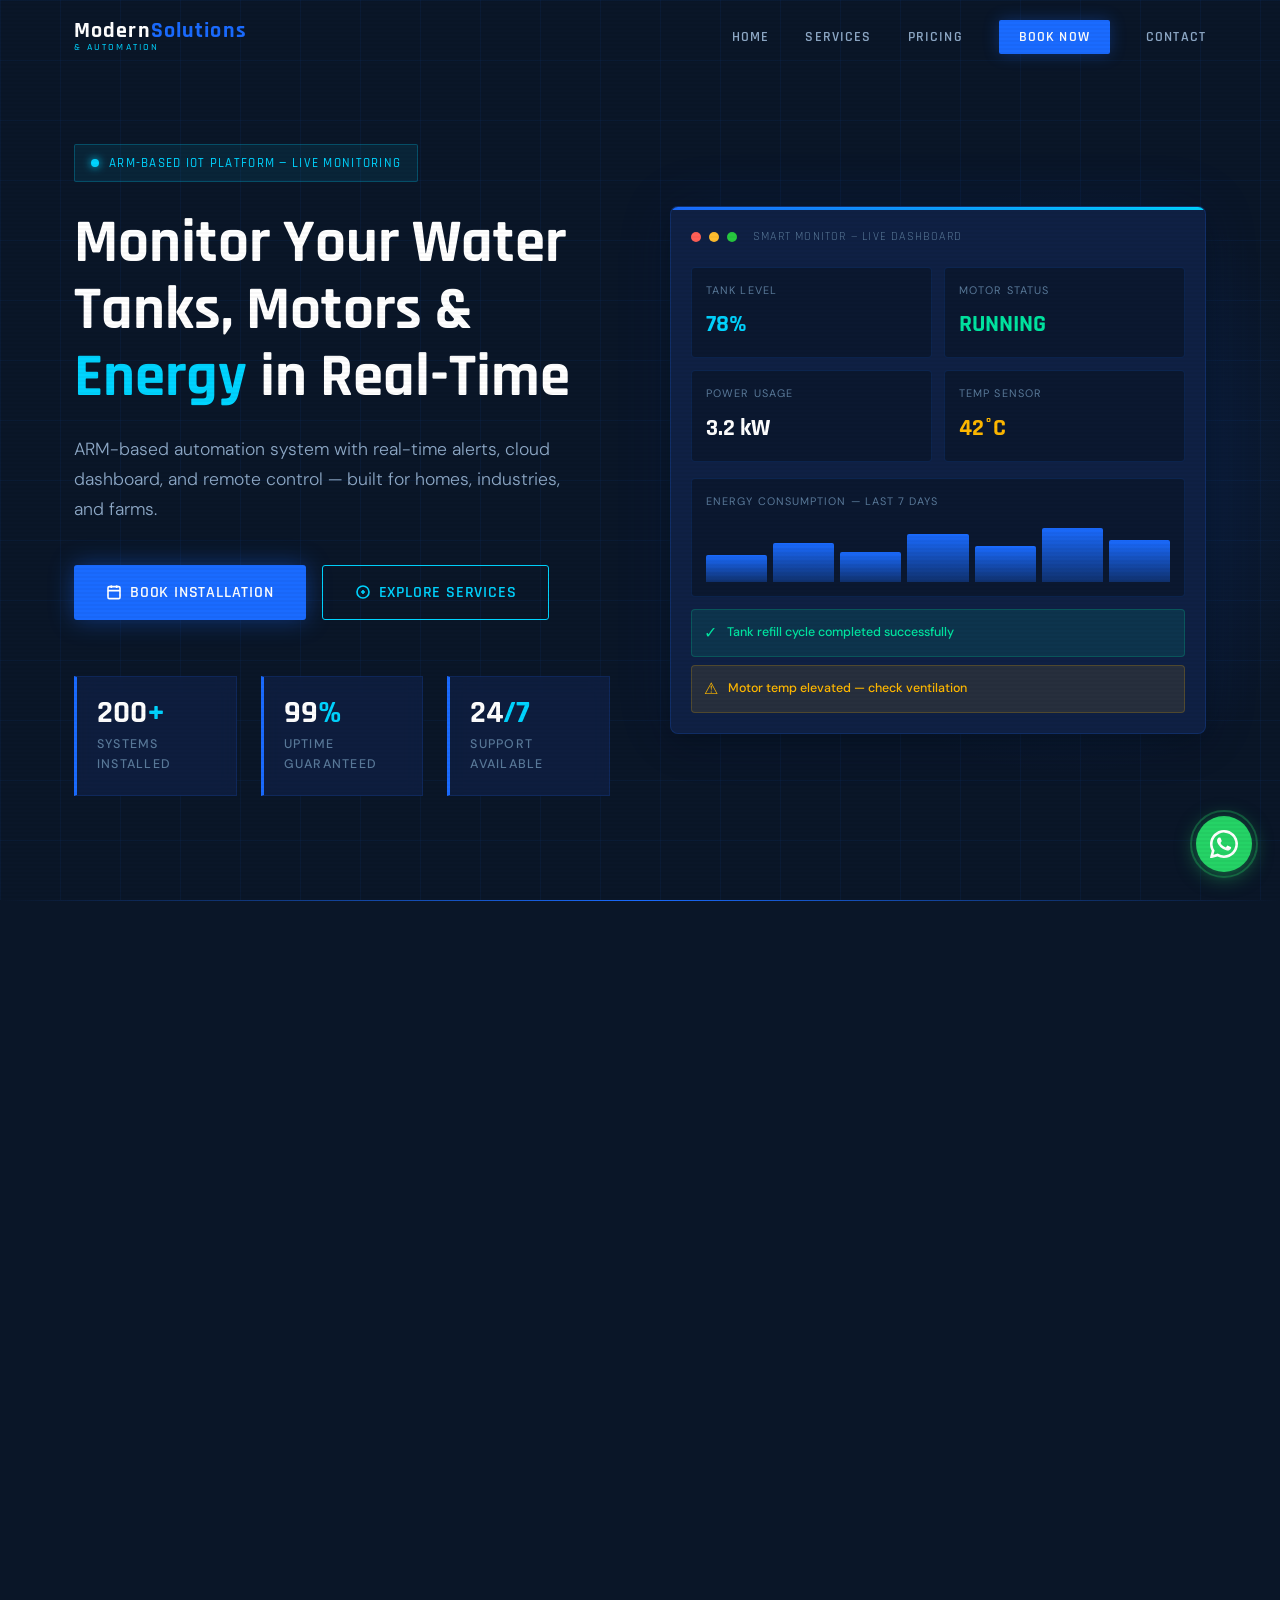
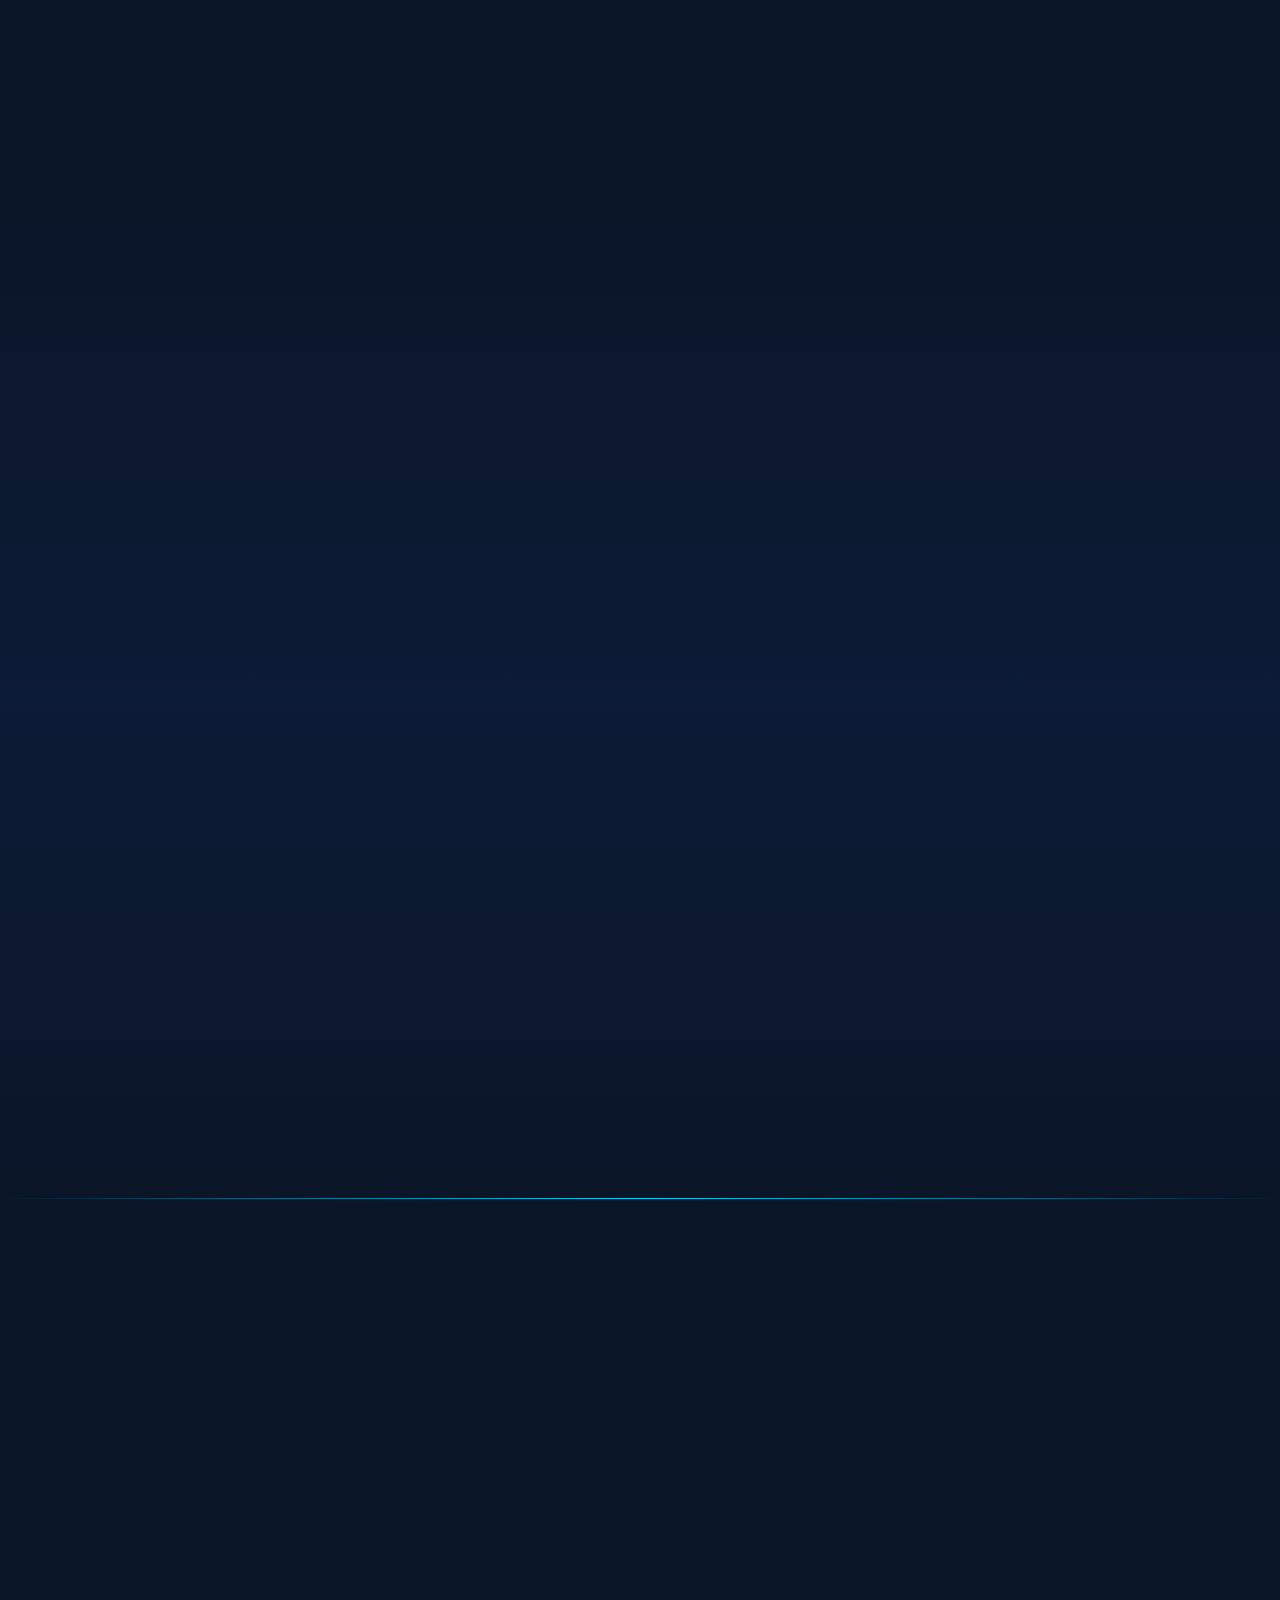
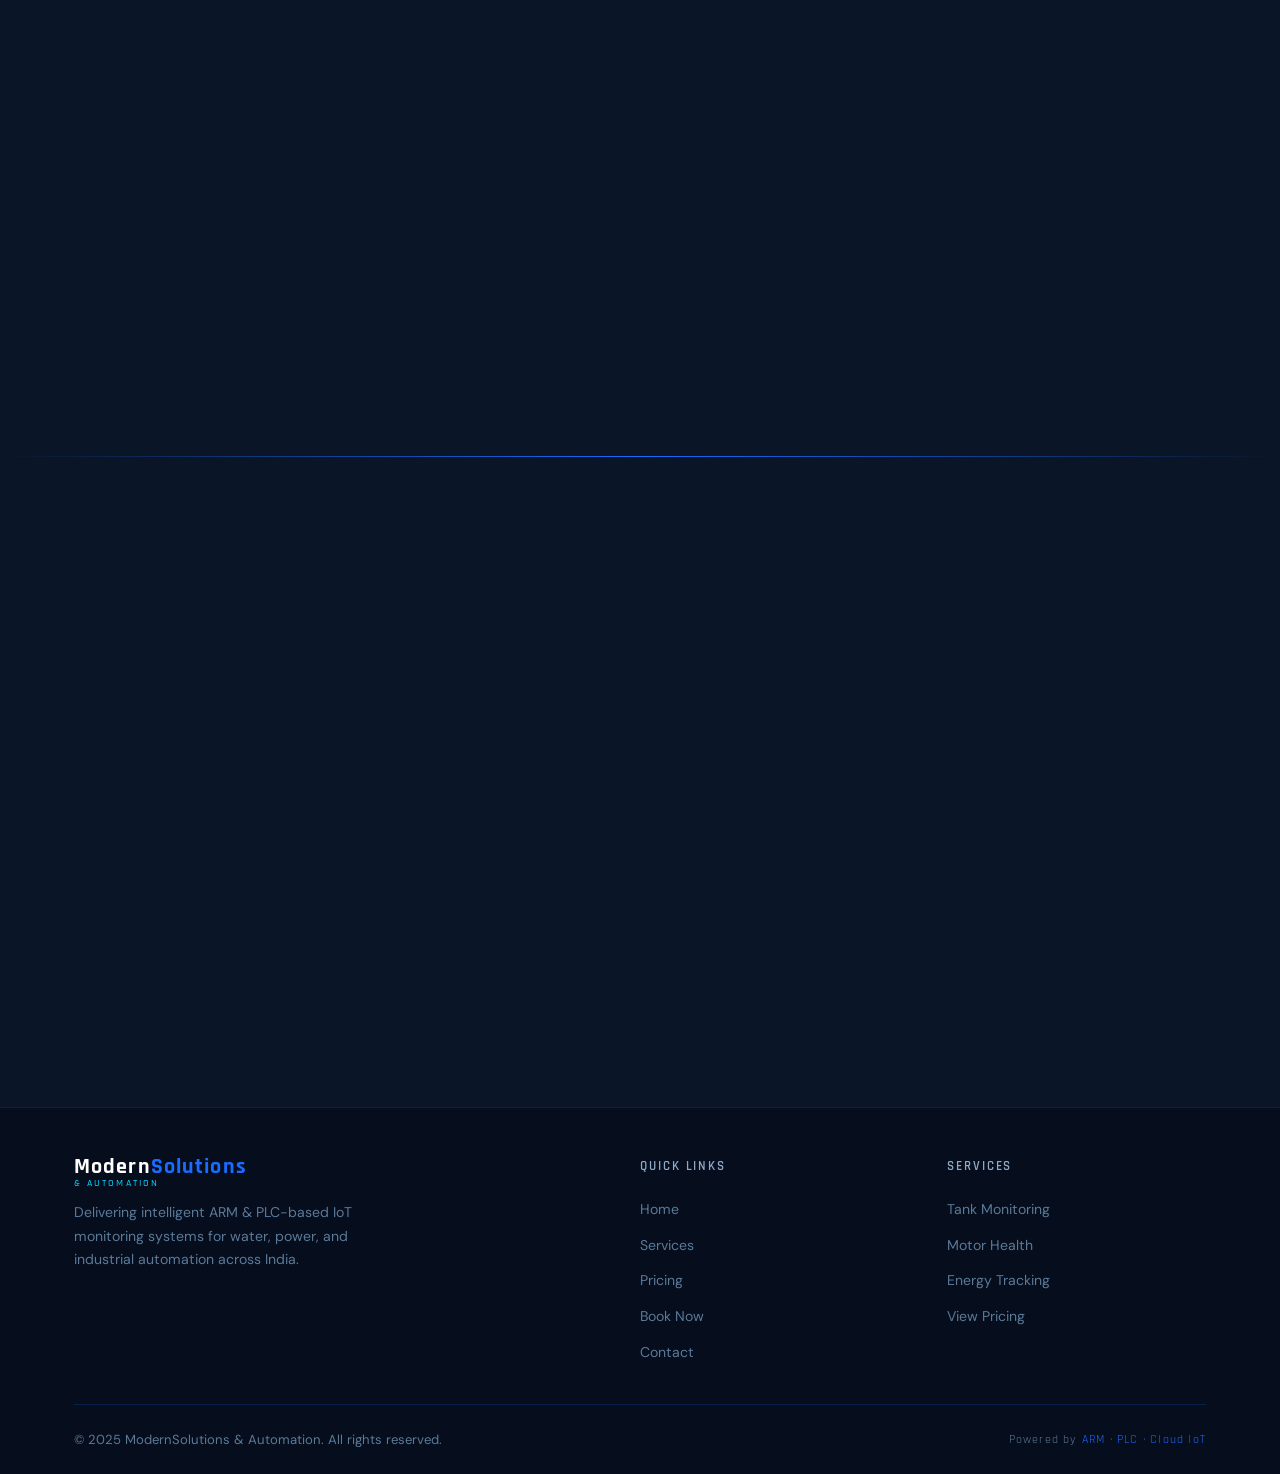
==== index.html @ 87d11dcb "rename file name change" ====
<!DOCTYPE html>
<html lang="en">
<head>
<meta charset="UTF-8">
<meta name="viewport" content="width=device-width, initial-scale=1.0">
<title>ModernSolutions & Automation | Smart Industrial Monitoring</title>
<link rel="preconnect" href="https://fonts.googleapis.com">
<link href="https://fonts.googleapis.com/css2?family=Rajdhani:wght@400;500;600;700&family=DM+Sans:ital,wght@0,300;0,400;0,500;0,600;1,300&display=swap" rel="stylesheet">
<style>
/* ===========================
   CSS CUSTOM PROPERTIES
=========================== */
:root {
  --navy: #0a1628;
  --navy-mid: #0f2044;
  --blue: #1a6bff;
  --blue-glow: #2979ff;
  --cyan: #00d4ff;
  --steel: #1e3a5f;
  --slate: #263d5a;
  --text-primary: #e8f0fe;
  --text-secondary: #8faac8;
  --text-muted: #5a7a9a;
  --border: rgba(26,107,255,0.2);
  --border-glow: rgba(0,212,255,0.3);
  --card-bg: rgba(15,32,68,0.8);
  --card-border: rgba(26,107,255,0.15);
  --success: #00e5a0;
  --warning: #ffb800;
  --font-display: 'Rajdhani', sans-serif;
  --font-body: 'DM Sans', sans-serif;
  --transition: 0.25s cubic-bezier(0.4, 0, 0.2, 1);
  --shadow-blue: 0 0 40px rgba(26,107,255,0.15);
  --shadow-card: 0 8px 32px rgba(0,0,0,0.4);
}

/* ===========================
   RESET & BASE
=========================== */
*, *::before, *::after { box-sizing: border-box; margin: 0; padding: 0; }

html { scroll-behavior: smooth; font-size: 16px; }

body {
  font-family: var(--font-body);
  background: var(--navy);
  color: var(--text-primary);
  line-height: 1.6;
  overflow-x: hidden;
}

/* Scanline texture overlay */
body::before {
  content: '';
  position: fixed;
  inset: 0;
  background: repeating-linear-gradient(
    0deg,
    transparent,
    transparent 2px,
    rgba(0,0,0,0.03) 2px,
    rgba(0,0,0,0.03) 4px
  );
  pointer-events: none;
  z-index: 9999;
}

a { text-decoration: none; color: inherit; }
ul { list-style: none; }
img { max-width: 100%; display: block; }

.container {
  max-width: 1180px;
  margin: 0 auto;
  padding: 0 24px;
}

/* ===========================
   UTILITY CLASSES
=========================== */
.section-tag {
  display: inline-flex;
  align-items: center;
  gap: 8px;
  font-family: var(--font-display);
  font-size: 13px;
  font-weight: 600;
  letter-spacing: 0.15em;
  text-transform: uppercase;
  color: var(--cyan);
  border: 1px solid rgba(0,212,255,0.3);
  padding: 6px 14px;
  border-radius: 2px;
  margin-bottom: 20px;
}

.section-tag::before {
  content: '';
  width: 6px; height: 6px;
  background: var(--cyan);
  border-radius: 50%;
  animation: pulse-dot 2s infinite;
}

@keyframes pulse-dot {
  0%, 100% { opacity: 1; transform: scale(1); }
  50% { opacity: 0.4; transform: scale(0.7); }
}

.section-title {
  font-family: var(--font-display);
  font-size: clamp(2rem, 5vw, 3rem);
  font-weight: 700;
  line-height: 1.15;
  color: #fff;
  margin-bottom: 16px;
}

.section-subtitle {
  font-size: 1.05rem;
  color: var(--text-secondary);
  font-weight: 300;
  max-width: 600px;
}

.btn {
  display: inline-flex;
  align-items: center;
  gap: 8px;
  font-family: var(--font-display);
  font-size: 1rem;
  font-weight: 600;
  letter-spacing: 0.05em;
  padding: 14px 32px;
  border-radius: 3px;
  border: none;
  cursor: pointer;
  transition: var(--transition);
  text-transform: uppercase;
}

.btn-primary {
  background: var(--blue);
  color: #fff;
  box-shadow: 0 0 24px rgba(26,107,255,0.4);
}

.btn-primary:hover {
  background: var(--blue-glow);
  box-shadow: 0 0 40px rgba(26,107,255,0.6);
  transform: translateY(-2px);
}

.btn-outline {
  background: transparent;
  color: var(--cyan);
  border: 1px solid var(--cyan);
}

.btn-outline:hover {
  background: rgba(0,212,255,0.1);
  box-shadow: 0 0 20px rgba(0,212,255,0.2);
  transform: translateY(-2px);
}

/* ===========================
   NAVBAR
=========================== */
#navbar {
  position: fixed;
  top: 0; left: 0; right: 0;
  z-index: 1000;
  padding: 0;
  transition: all 0.3s ease;
}

#navbar.scrolled {
  background: rgba(10,22,40,0.95);
  backdrop-filter: blur(20px);
  -webkit-backdrop-filter: blur(20px);
  border-bottom: 1px solid var(--border);
  box-shadow: var(--shadow-blue);
}

.nav-inner {
  display: flex;
  align-items: center;
  justify-content: space-between;
  height: 72px;
}

.nav-logo {
  display: flex;
  flex-direction: column;
  line-height: 1;
}

.nav-logo-main {
  font-family: var(--font-display);
  font-size: 1.4rem;
  font-weight: 700;
  color: #fff;
  letter-spacing: 0.05em;
}

.nav-logo-sub {
  font-family: var(--font-display);
  font-size: 0.65rem;
  font-weight: 500;
  color: var(--cyan);
  letter-spacing: 0.2em;
  text-transform: uppercase;
}

.nav-logo .accent { color: var(--blue); }

.nav-menu {
  display: flex;
  align-items: center;
  gap: 36px;
}

.nav-menu a {
  font-family: var(--font-display);
  font-size: 0.9rem;
  font-weight: 600;
  letter-spacing: 0.08em;
  text-transform: uppercase;
  color: var(--text-secondary);
  transition: var(--transition);
  position: relative;
}

.nav-menu a::after {
  content: '';
  position: absolute;
  bottom: -4px; left: 0;
  width: 0; height: 2px;
  background: var(--cyan);
  transition: var(--transition);
}

.nav-menu a:hover { color: #fff; }
.nav-menu a:hover::after { width: 100%; }

.nav-cta {
  background: var(--blue) !important;
  color: #fff !important;
  padding: 8px 20px;
  border-radius: 2px;
  box-shadow: 0 0 16px rgba(26,107,255,0.3);
}

.nav-cta:hover {
  background: var(--blue-glow) !important;
  box-shadow: 0 0 28px rgba(26,107,255,0.5) !important;
  transform: none;
}

.nav-cta::after { display: none !important; }

/* Hamburger */
.hamburger {
  display: none;
  flex-direction: column;
  gap: 5px;
  cursor: pointer;
  padding: 8px;
  background: none;
  border: none;
}

.hamburger span {
  width: 24px; height: 2px;
  background: var(--text-primary);
  transition: var(--transition);
  display: block;
}

/* Mobile menu */
.mobile-menu {
  display: none;
  position: fixed;
  top: 72px; left: 0; right: 0;
  background: rgba(10,22,40,0.98);
  backdrop-filter: blur(20px);
  border-bottom: 1px solid var(--border);
  z-index: 999;
  padding: 20px 24px;
  flex-direction: column;
  gap: 0;
}

.mobile-menu.open { display: flex; }

.mobile-menu a {
  font-family: var(--font-display);
  font-size: 1.1rem;
  font-weight: 600;
  letter-spacing: 0.08em;
  text-transform: uppercase;
  color: var(--text-secondary);
  padding: 16px 0;
  border-bottom: 1px solid var(--border);
  transition: var(--transition);
}

.mobile-menu a:hover { color: var(--cyan); }
.mobile-menu a:last-child { border-bottom: none; }

/* ===========================
   HERO SECTION
=========================== */
#hero {
  min-height: 100vh;
  display: flex;
  align-items: center;
  position: relative;
  overflow: hidden;
  padding: 120px 0 80px;
}

/* Animated grid background */
#hero::before {
  content: '';
  position: absolute;
  inset: 0;
  background-image:
    linear-gradient(rgba(26,107,255,0.06) 1px, transparent 1px),
    linear-gradient(90deg, rgba(26,107,255,0.06) 1px, transparent 1px);
  background-size: 60px 60px;
  animation: grid-drift 20s linear infinite;
}

@keyframes grid-drift {
  0% { background-position: 0 0; }
  100% { background-position: 60px 60px; }
}

/* Glow orbs */
#hero::after {
  content: '';
  position: absolute;
  top: 20%; left: 60%;
  width: 600px; height: 600px;
  background: radial-gradient(circle, rgba(26,107,255,0.12) 0%, transparent 70%);
  pointer-events: none;
  animation: orb-float 8s ease-in-out infinite;
}

@keyframes orb-float {
  0%, 100% { transform: translate(0, 0); }
  50% { transform: translate(-30px, 20px); }
}

.hero-inner {
  position: relative;
  z-index: 1;
  display: grid;
  grid-template-columns: 1fr 1fr;
  gap: 60px;
  align-items: center;
}

.hero-badge {
  display: inline-flex;
  align-items: center;
  gap: 10px;
  background: rgba(0,212,255,0.08);
  border: 1px solid rgba(0,212,255,0.25);
  border-radius: 2px;
  padding: 8px 16px;
  margin-bottom: 28px;
  font-size: 0.8rem;
  font-weight: 500;
  color: var(--cyan);
  letter-spacing: 0.1em;
  font-family: var(--font-display);
  text-transform: uppercase;
}

.hero-badge-dot {
  width: 8px; height: 8px;
  background: var(--cyan);
  border-radius: 50%;
  animation: live-blink 1.5s ease-in-out infinite;
  box-shadow: 0 0 8px var(--cyan);
}

@keyframes live-blink {
  0%, 100% { opacity: 1; }
  50% { opacity: 0.2; }
}

.hero-title {
  font-family: var(--font-display);
  font-size: clamp(2.4rem, 5vw, 3.8rem);
  font-weight: 700;
  line-height: 1.1;
  color: #fff;
  margin-bottom: 24px;
}

.hero-title .highlight {
  color: var(--cyan);
  position: relative;
}

.hero-subtitle {
  font-size: 1.1rem;
  color: var(--text-secondary);
  font-weight: 300;
  max-width: 520px;
  margin-bottom: 40px;
  line-height: 1.7;
}

.hero-actions {
  display: flex;
  gap: 16px;
  flex-wrap: wrap;
  margin-bottom: 56px;
}

.hero-stats {
  display: grid;
  grid-template-columns: repeat(3, 1fr);
  gap: 24px;
}

.hero-stat {
  padding: 20px;
  border: 1px solid var(--card-border);
  border-left: 3px solid var(--blue);
  background: var(--card-bg);
  backdrop-filter: blur(10px);
}

.hero-stat-num {
  font-family: var(--font-display);
  font-size: 2rem;
  font-weight: 700;
  color: #fff;
  line-height: 1;
  margin-bottom: 6px;
}

.hero-stat-num span { color: var(--cyan); }

.hero-stat-label {
  font-size: 0.78rem;
  color: var(--text-muted);
  text-transform: uppercase;
  letter-spacing: 0.1em;
  font-weight: 500;
}

/* Dashboard mockup */
.hero-visual {
  position: relative;
}

.dashboard-frame {
  background: var(--navy-mid);
  border: 1px solid var(--border);
  border-radius: 8px;
  padding: 20px;
  box-shadow: var(--shadow-card), 0 0 60px rgba(26,107,255,0.1);
  position: relative;
  overflow: hidden;
}

.dashboard-frame::before {
  content: '';
  position: absolute;
  top: 0; left: 0; right: 0;
  height: 3px;
  background: linear-gradient(90deg, var(--blue), var(--cyan));
}

.dash-topbar {
  display: flex;
  align-items: center;
  gap: 8px;
  margin-bottom: 20px;
}

.dash-dot {
  width: 10px; height: 10px;
  border-radius: 50%;
}

.dash-dot:nth-child(1) { background: #ff5f57; }
.dash-dot:nth-child(2) { background: #ffbd2e; }
.dash-dot:nth-child(3) { background: #27c93f; }

.dash-title {
  font-family: var(--font-display);
  font-size: 0.75rem;
  color: var(--text-muted);
  letter-spacing: 0.1em;
  margin-left: 8px;
}

.dash-metrics {
  display: grid;
  grid-template-columns: 1fr 1fr;
  gap: 12px;
  margin-bottom: 16px;
}

.dash-metric {
  background: rgba(10,22,40,0.7);
  border: 1px solid var(--card-border);
  padding: 14px;
  border-radius: 4px;
}

.dash-metric-label {
  font-size: 0.68rem;
  color: var(--text-muted);
  text-transform: uppercase;
  letter-spacing: 0.1em;
  margin-bottom: 6px;
}

.dash-metric-value {
  font-family: var(--font-display);
  font-size: 1.5rem;
  font-weight: 700;
  color: #fff;
}

.dash-metric-value.ok { color: var(--success); }
.dash-metric-value.warn { color: var(--warning); }
.dash-metric-value.cyan { color: var(--cyan); }

.dash-chart {
  background: rgba(10,22,40,0.7);
  border: 1px solid var(--card-border);
  border-radius: 4px;
  padding: 14px;
  margin-bottom: 12px;
}

.dash-chart-label {
  font-size: 0.68rem;
  color: var(--text-muted);
  text-transform: uppercase;
  letter-spacing: 0.1em;
  margin-bottom: 12px;
}

.chart-bars {
  display: flex;
  align-items: flex-end;
  gap: 6px;
  height: 60px;
}

.chart-bar {
  flex: 1;
  background: linear-gradient(180deg, var(--blue), rgba(26,107,255,0.3));
  border-radius: 2px 2px 0 0;
  animation: bar-grow 1s ease-out;
}

@keyframes bar-grow {
  from { transform: scaleY(0); transform-origin: bottom; }
  to { transform: scaleY(1); transform-origin: bottom; }
}

.dash-alerts {
  display: flex;
  flex-direction: column;
  gap: 8px;
}

.dash-alert {
  display: flex;
  align-items: center;
  gap: 10px;
  padding: 10px 12px;
  border-radius: 4px;
  font-size: 0.78rem;
  font-weight: 500;
}

.dash-alert.ok { background: rgba(0,229,160,0.1); color: var(--success); border: 1px solid rgba(0,229,160,0.2); }
.dash-alert.warn { background: rgba(255,184,0,0.1); color: var(--warning); border: 1px solid rgba(255,184,0,0.2); }

.alert-icon { font-size: 1rem; }

/* ===========================
   SERVICES SECTION
=========================== */
#services {
  padding: 100px 0;
  position: relative;
}

#services::before {
  content: '';
  position: absolute;
  left: 0; right: 0;
  top: 0; height: 1px;
  background: linear-gradient(90deg, transparent, var(--blue), transparent);
}

.services-header {
  text-align: center;
  margin-bottom: 64px;
}

.services-header .section-subtitle {
  margin: 0 auto;
}

.services-grid {
  display: grid;
  grid-template-columns: repeat(3, 1fr);
  gap: 24px;
}

.service-card {
  background: var(--card-bg);
  border: 1px solid var(--card-border);
  border-radius: 4px;
  padding: 36px 28px;
  transition: var(--transition);
  position: relative;
  overflow: hidden;
  cursor: default;
  backdrop-filter: blur(10px);
}

.service-card::before {
  content: '';
  position: absolute;
  top: 0; left: 0; right: 0;
  height: 0;
  background: linear-gradient(180deg, rgba(26,107,255,0.08), transparent);
  transition: height 0.4s ease;
}

.service-card:hover {
  border-color: rgba(26,107,255,0.4);
  transform: translateY(-6px);
  box-shadow: var(--shadow-blue), var(--shadow-card);
}

.service-card:hover::before { height: 100%; }

.service-icon {
  width: 60px; height: 60px;
  background: rgba(26,107,255,0.12);
  border: 1px solid rgba(26,107,255,0.25);
  border-radius: 4px;
  display: flex;
  align-items: center;
  justify-content: center;
  font-size: 1.8rem;
  margin-bottom: 24px;
  transition: var(--transition);
}

.service-card:hover .service-icon {
  background: rgba(26,107,255,0.2);
  border-color: var(--blue);
  box-shadow: 0 0 20px rgba(26,107,255,0.3);
}

.service-name {
  font-family: var(--font-display);
  font-size: 1.3rem;
  font-weight: 700;
  color: #fff;
  margin-bottom: 12px;
}

.service-desc {
  font-size: 0.9rem;
  color: var(--text-secondary);
  line-height: 1.7;
  margin-bottom: 20px;
}

.service-features {
  display: flex;
  flex-direction: column;
  gap: 8px;
}

.service-feature {
  display: flex;
  align-items: center;
  gap: 8px;
  font-size: 0.82rem;
  color: var(--text-muted);
}

.service-feature::before {
  content: '▸';
  color: var(--cyan);
  font-size: 0.7rem;
}

/* ===========================
   PRICING SECTION
=========================== */
#pricing {
  padding: 100px 0;
  background: linear-gradient(180deg, transparent 0%, rgba(15,32,68,0.5) 50%, transparent 100%);
  position: relative;
}

.pricing-header {
  text-align: center;
  margin-bottom: 64px;
}

.pricing-header .section-subtitle { margin: 0 auto; }

.pricing-grid {
  display: grid;
  grid-template-columns: repeat(3, 1fr);
  gap: 24px;
  align-items: start;
}

.pricing-card {
  background: var(--card-bg);
  border: 1px solid var(--card-border);
  border-radius: 4px;
  padding: 36px 28px;
  transition: var(--transition);
  position: relative;
  backdrop-filter: blur(10px);
}

.pricing-card.featured {
  border-color: var(--blue);
  box-shadow: var(--shadow-blue);
  transform: scale(1.03);
}

.pricing-card.featured::before {
  content: 'MOST POPULAR';
  position: absolute;
  top: -1px; left: 50%; transform: translateX(-50%);
  background: var(--blue);
  color: #fff;
  font-family: var(--font-display);
  font-size: 0.65rem;
  font-weight: 700;
  letter-spacing: 0.15em;
  padding: 5px 16px;
  border-radius: 0 0 4px 4px;
}

.pricing-card:hover:not(.featured) {
  border-color: rgba(26,107,255,0.35);
  transform: translateY(-4px);
  box-shadow: var(--shadow-card);
}

.plan-name {
  font-family: var(--font-display);
  font-size: 0.8rem;
  font-weight: 600;
  letter-spacing: 0.2em;
  text-transform: uppercase;
  color: var(--text-muted);
  margin-bottom: 20px;
}

.plan-setup {
  font-family: var(--font-display);
  font-size: 2.6rem;
  font-weight: 700;
  color: #fff;
  line-height: 1;
  margin-bottom: 4px;
}

.plan-setup .rupee { font-size: 1.4rem; color: var(--text-secondary); }

.plan-setup-label {
  font-size: 0.8rem;
  color: var(--text-muted);
  margin-bottom: 12px;
}

.plan-monthly {
  font-family: var(--font-display);
  font-size: 1.1rem;
  font-weight: 600;
  color: var(--cyan);
  margin-bottom: 28px;
  padding-bottom: 28px;
  border-bottom: 1px solid var(--border);
}

.plan-features {
  display: flex;
  flex-direction: column;
  gap: 12px;
  margin-bottom: 32px;
}

.plan-feature {
  display: flex;
  align-items: center;
  gap: 12px;
  font-size: 0.88rem;
  color: var(--text-secondary);
}

.plan-feature-icon {
  width: 18px; height: 18px;
  background: rgba(0,229,160,0.12);
  border-radius: 50%;
  display: flex;
  align-items: center;
  justify-content: center;
  font-size: 0.6rem;
  color: var(--success);
  flex-shrink: 0;
}

/* ===========================
   BOOKING SECTION
=========================== */
#book {
  padding: 100px 0;
  position: relative;
}

#book::before {
  content: '';
  position: absolute;
  left: 0; right: 0;
  top: 0; height: 1px;
  background: linear-gradient(90deg, transparent, var(--cyan), transparent);
}

.book-inner {
  display: grid;
  grid-template-columns: 1fr 1.4fr;
  gap: 64px;
  align-items: start;
}

.book-info {
  position: sticky;
  top: 100px;
}

.book-info-item {
  display: flex;
  align-items: flex-start;
  gap: 16px;
  margin-bottom: 28px;
}

.book-info-icon {
  width: 44px; height: 44px;
  background: rgba(26,107,255,0.1);
  border: 1px solid rgba(26,107,255,0.2);
  border-radius: 3px;
  display: flex;
  align-items: center;
  justify-content: center;
  font-size: 1.2rem;
  flex-shrink: 0;
}

.book-info-text h4 {
  font-family: var(--font-display);
  font-size: 1rem;
  font-weight: 600;
  color: #fff;
  margin-bottom: 4px;
}

.book-info-text p {
  font-size: 0.85rem;
  color: var(--text-muted);
}

/* Form */
.booking-form {
  background: var(--card-bg);
  border: 1px solid var(--card-border);
  border-radius: 4px;
  padding: 40px;
  backdrop-filter: blur(10px);
}

.form-title {
  font-family: var(--font-display);
  font-size: 1.6rem;
  font-weight: 700;
  color: #fff;
  margin-bottom: 8px;
}

.form-subtitle {
  font-size: 0.88rem;
  color: var(--text-muted);
  margin-bottom: 32px;
}

.form-grid {
  display: grid;
  grid-template-columns: 1fr 1fr;
  gap: 20px;
}

.form-group {
  display: flex;
  flex-direction: column;
  gap: 8px;
}

.form-group.full { grid-column: 1 / -1; }

.form-group label {
  font-family: var(--font-display);
  font-size: 0.78rem;
  font-weight: 600;
  letter-spacing: 0.1em;
  text-transform: uppercase;
  color: var(--text-muted);
}

.form-group input,
.form-group select,
.form-group textarea {
  background: rgba(10,22,40,0.8);
  border: 1px solid rgba(26,107,255,0.2);
  border-radius: 3px;
  padding: 12px 16px;
  font-family: var(--font-body);
  font-size: 0.9rem;
  color: var(--text-primary);
  transition: var(--transition);
  outline: none;
  width: 100%;
  appearance: none;
}

.form-group select {
  background-image: url("data:image/svg+xml,%3Csvg xmlns='http://www.w3.org/2000/svg' width='12' height='8' viewBox='0 0 12 8'%3E%3Cpath d='M1 1l5 5 5-5' stroke='%235a7a9a' stroke-width='2' fill='none' stroke-linecap='round'/%3E%3C/svg%3E");
  background-repeat: no-repeat;
  background-position: right 16px center;
  cursor: pointer;
}

.form-group select option {
  background: var(--navy-mid);
  color: var(--text-primary);
}

.form-group textarea {
  resize: vertical;
  min-height: 100px;
}

.form-group input:focus,
.form-group select:focus,
.form-group textarea:focus {
  border-color: var(--blue);
  box-shadow: 0 0 0 3px rgba(26,107,255,0.1);
  background: rgba(10,22,40,0.95);
}

.form-group input.error,
.form-group select.error,
.form-group textarea.error {
  border-color: #ff4d4d;
}

.error-msg {
  font-size: 0.75rem;
  color: #ff6b6b;
  display: none;
}

.error-msg.show { display: block; }

.form-group input::placeholder,
.form-group textarea::placeholder {
  color: var(--text-muted);
}

.btn-submit {
  width: 100%;
  justify-content: center;
  padding: 16px;
  font-size: 1rem;
  margin-top: 8px;
}

/* Success message */
.success-message {
  display: none;
  background: rgba(0,229,160,0.08);
  border: 1px solid rgba(0,229,160,0.25);
  border-radius: 4px;
  padding: 24px;
  text-align: center;
  margin-top: 20px;
}

.success-message.show { display: block; }

.success-icon {
  font-size: 2.5rem;
  margin-bottom: 12px;
}

.success-message h3 {
  font-family: var(--font-display);
  font-size: 1.3rem;
  color: var(--success);
  margin-bottom: 8px;
}

.success-message p {
  font-size: 0.88rem;
  color: var(--text-secondary);
}

/* ===========================
   CONTACT SECTION
=========================== */
#contact {
  padding: 100px 0 60px;
  position: relative;
}

#contact::before {
  content: '';
  position: absolute;
  left: 0; right: 0;
  top: 0; height: 1px;
  background: linear-gradient(90deg, transparent, var(--blue), transparent);
}

.contact-grid {
  display: grid;
  grid-template-columns: 1fr 1fr 1fr;
  gap: 24px;
  margin-top: 48px;
}

.contact-card {
  background: var(--card-bg);
  border: 1px solid var(--card-border);
  border-radius: 4px;
  padding: 32px 24px;
  text-align: center;
  transition: var(--transition);
  backdrop-filter: blur(10px);
}

.contact-card:hover {
  border-color: rgba(26,107,255,0.35);
  transform: translateY(-4px);
  box-shadow: var(--shadow-blue);
}

.contact-card-icon {
  font-size: 2.2rem;
  margin-bottom: 16px;
}

.contact-card h3 {
  font-family: var(--font-display);
  font-size: 1rem;
  font-weight: 600;
  color: var(--text-secondary);
  text-transform: uppercase;
  letter-spacing: 0.1em;
  margin-bottom: 8px;
}

.contact-card p {
  font-size: 1rem;
  color: #fff;
  font-weight: 500;
}

.contact-card a {
  color: var(--cyan);
  transition: var(--transition);
}

.contact-card a:hover { color: #fff; }

.whatsapp-btn {
  display: inline-flex;
  align-items: center;
  gap: 10px;
  background: #25d366;
  color: #fff !important;
  padding: 12px 28px;
  border-radius: 3px;
  font-family: var(--font-display);
  font-size: 0.9rem;
  font-weight: 700;
  letter-spacing: 0.05em;
  text-transform: uppercase;
  transition: var(--transition);
  margin-top: 8px;
}

.whatsapp-btn:hover {
  background: #20b558;
  transform: translateY(-2px);
  box-shadow: 0 8px 20px rgba(37,211,102,0.3);
}

/* ===========================
   FOOTER
=========================== */
footer {
  background: rgba(5,12,25,0.8);
  border-top: 1px solid var(--border);
  padding: 48px 0 24px;
}

.footer-inner {
  display: grid;
  grid-template-columns: 2fr 1fr 1fr;
  gap: 48px;
  margin-bottom: 40px;
}

.footer-brand p {
  font-size: 0.88rem;
  color: var(--text-muted);
  margin-top: 12px;
  max-width: 300px;
  line-height: 1.7;
}

.footer-col h4 {
  font-family: var(--font-display);
  font-size: 0.8rem;
  font-weight: 600;
  letter-spacing: 0.15em;
  text-transform: uppercase;
  color: var(--text-secondary);
  margin-bottom: 20px;
}

.footer-links {
  display: flex;
  flex-direction: column;
  gap: 10px;
}

.footer-links a {
  font-size: 0.88rem;
  color: var(--text-muted);
  transition: var(--transition);
}

.footer-links a:hover { color: var(--cyan); }

.footer-bottom {
  border-top: 1px solid var(--border);
  padding-top: 24px;
  display: flex;
  align-items: center;
  justify-content: space-between;
  flex-wrap: wrap;
  gap: 12px;
}

.footer-copyright {
  font-size: 0.82rem;
  color: var(--text-muted);
}

.footer-tech {
  font-family: var(--font-display);
  font-size: 0.75rem;
  color: var(--text-muted);
  letter-spacing: 0.1em;
}

.footer-tech span { color: var(--blue); }

/* ===========================
   FLOATING WHATSAPP
=========================== */
.float-whatsapp {
  position: fixed;
  bottom: 28px;
  right: 28px;
  z-index: 998;
  width: 56px; height: 56px;
  background: #25d366;
  border-radius: 50%;
  display: flex;
  align-items: center;
  justify-content: center;
  font-size: 1.6rem;
  box-shadow: 0 4px 20px rgba(37,211,102,0.5);
  transition: var(--transition);
  text-decoration: none;
}

.float-whatsapp:hover {
  transform: scale(1.1);
  box-shadow: 0 8px 30px rgba(37,211,102,0.6);
}

.float-whatsapp::before {
  content: '';
  position: absolute;
  inset: -6px;
  border-radius: 50%;
  border: 2px solid rgba(37,211,102,0.3);
  animation: wa-ring 2s ease-out infinite;
}

@keyframes wa-ring {
  0% { transform: scale(1); opacity: 1; }
  100% { transform: scale(1.4); opacity: 0; }
}

/* ===========================
   SCROLL ANIMATIONS
=========================== */
.fade-up {
  opacity: 0;
  transform: translateY(30px);
  transition: opacity 0.6s ease, transform 0.6s ease;
}

.fade-up.visible {
  opacity: 1;
  transform: translateY(0);
}

/* ===========================
   RESPONSIVE
=========================== */
@media (max-width: 1024px) {
  .hero-inner { grid-template-columns: 1fr; gap: 48px; }
  .hero-visual { display: none; }
  .services-grid { grid-template-columns: 1fr 1fr; }
  .pricing-grid { grid-template-columns: 1fr; max-width: 480px; margin: 0 auto; }
  .pricing-card.featured { transform: none; }
  .book-inner { grid-template-columns: 1fr; }
  .book-info { position: static; }
  .contact-grid { grid-template-columns: 1fr 1fr; }
  .footer-inner { grid-template-columns: 1fr 1fr; }
}

@media (max-width: 768px) {
  .nav-menu { display: none; }
  .hamburger { display: flex; }
  .services-grid { grid-template-columns: 1fr; }
  .form-grid { grid-template-columns: 1fr; }
  .hero-stats { grid-template-columns: 1fr 1fr; }
  .contact-grid { grid-template-columns: 1fr; }
  .footer-inner { grid-template-columns: 1fr; gap: 32px; }
  .footer-bottom { flex-direction: column; text-align: center; }
  .booking-form { padding: 28px 20px; }
}

@media (max-width: 480px) {
  .hero-actions { flex-direction: column; }
  .hero-stats { grid-template-columns: 1fr; }
  .btn { width: 100%; justify-content: center; }
}
</style>
</head>
<body>

<!-- ===========================
     NAVBAR
=========================== -->
<nav id="navbar">
  <div class="container">
    <div class="nav-inner">
      <a href="#hero" class="nav-logo">
        <span class="nav-logo-main">Modern<span class="accent">Solutions</span></span>
        <span class="nav-logo-sub">&amp; Automation</span>
      </a>
      <ul class="nav-menu">
        <li><a href="#hero">Home</a></li>
        <li><a href="#services">Services</a></li>
        <li><a href="#pricing">Pricing</a></li>
        <li><a href="#book" class="nav-cta">Book Now</a></li>
        <li><a href="#contact">Contact</a></li>
      </ul>
      <button class="hamburger" id="hamburger" aria-label="Toggle menu">
        <span></span><span></span><span></span>
      </button>
    </div>
  </div>
</nav>

<!-- Mobile Menu -->
<div class="mobile-menu" id="mobileMenu">
  <a href="#hero" onclick="closeMobileMenu()">Home</a>
  <a href="#services" onclick="closeMobileMenu()">Services</a>
  <a href="#pricing" onclick="closeMobileMenu()">Pricing</a>
  <a href="#book" onclick="closeMobileMenu()">Book Now</a>
  <a href="#contact" onclick="closeMobileMenu()">Contact</a>
</div>

<!-- ===========================
     HERO
=========================== -->
<section id="hero">
  <div class="container">
    <div class="hero-inner">
      <!-- Left: Content -->
      <div class="hero-content">
        <div class="hero-badge">
          <span class="hero-badge-dot"></span>
          ARM-Based IoT Platform — Live Monitoring
        </div>
        <h1 class="hero-title">
          Monitor Your Water Tanks, Motors &amp; <span class="highlight">Energy</span> in Real-Time
        </h1>
        <p class="hero-subtitle">
          ARM-based automation system with real-time alerts, cloud dashboard, and remote control — built for homes, industries, and farms.
        </p>
        <div class="hero-actions">
          <a href="#book" class="btn btn-primary">
            <svg width="16" height="16" viewBox="0 0 24 24" fill="none" stroke="currentColor" stroke-width="2.5"><path d="M8 2v4M16 2v4M3 10h18M5 4h14a2 2 0 012 2v14a2 2 0 01-2 2H5a2 2 0 01-2-2V6a2 2 0 012-2z"/></svg>
            Book Installation
          </a>
          <a href="#services" class="btn btn-outline">
            <svg width="16" height="16" viewBox="0 0 24 24" fill="none" stroke="currentColor" stroke-width="2.5"><path d="M9 12h6M12 9v6M12 3a9 9 0 100 18A9 9 0 0012 3z"/></svg>
            Explore Services
          </a>
        </div>
        <div class="hero-stats">
          <div class="hero-stat">
            <div class="hero-stat-num">200<span>+</span></div>
            <div class="hero-stat-label">Systems Installed</div>
          </div>
          <div class="hero-stat">
            <div class="hero-stat-num">99<span>%</span></div>
            <div class="hero-stat-label">Uptime Guaranteed</div>
          </div>
          <div class="hero-stat">
            <div class="hero-stat-num">24<span>/7</span></div>
            <div class="hero-stat-label">Support Available</div>
          </div>
        </div>
      </div>

      <!-- Right: Dashboard Mockup -->
      <div class="hero-visual">
        <div class="dashboard-frame">
          <div class="dash-topbar">
            <div class="dash-dot"></div>
            <div class="dash-dot"></div>
            <div class="dash-dot"></div>
            <span class="dash-title">SMART MONITOR — LIVE DASHBOARD</span>
          </div>
          <div class="dash-metrics">
            <div class="dash-metric">
              <div class="dash-metric-label">Tank Level</div>
              <div class="dash-metric-value cyan">78%</div>
            </div>
            <div class="dash-metric">
              <div class="dash-metric-label">Motor Status</div>
              <div class="dash-metric-value ok">RUNNING</div>
            </div>
            <div class="dash-metric">
              <div class="dash-metric-label">Power Usage</div>
              <div class="dash-metric-value">3.2 kW</div>
            </div>
            <div class="dash-metric">
              <div class="dash-metric-label">Temp Sensor</div>
              <div class="dash-metric-value warn">42°C</div>
            </div>
          </div>
          <div class="dash-chart">
            <div class="dash-chart-label">Energy Consumption — Last 7 Days</div>
            <div class="chart-bars">
              <div class="chart-bar" style="height:45%"></div>
              <div class="chart-bar" style="height:65%"></div>
              <div class="chart-bar" style="height:50%"></div>
              <div class="chart-bar" style="height:80%"></div>
              <div class="chart-bar" style="height:60%"></div>
              <div class="chart-bar" style="height:90%"></div>
              <div class="chart-bar" style="height:70%"></div>
            </div>
          </div>
          <div class="dash-alerts">
            <div class="dash-alert ok">
              <span class="alert-icon">✓</span> Tank refill cycle completed successfully
            </div>
            <div class="dash-alert warn">
              <span class="alert-icon">⚠</span> Motor temp elevated — check ventilation
            </div>
          </div>
        </div>
      </div>
    </div>
  </div>
</section>

<!-- ===========================
     SERVICES
=========================== -->
<section id="services">
  <div class="container">
    <div class="services-header fade-up">
      <div class="section-tag">What We Offer</div>
      <h2 class="section-title">Industrial-Grade Monitoring Services</h2>
      <p class="section-subtitle">ARM & PLC-based IoT solutions tailored for your specific needs — from single installations to full site automation.</p>
    </div>
    <div class="services-grid">

      <div class="service-card fade-up">
        <div class="service-icon">💧</div>
        <h3 class="service-name">Water Tank Monitoring</h3>
        <p class="service-desc">Real-time ultrasonic level sensing for overhead/underground tanks. Auto motor control with overflow protection and SMS/app alerts.</p>
        <ul class="service-features">
          <li class="service-feature">ARM-based controller with ultrasonic level sensing</li>
          <li class="service-feature">Auto pump ON/OFF at set thresholds</li>
          <li class="service-feature">Overflow & dry-run protection</li>
          <li class="service-feature">Mobile app live dashboard</li>
        </ul>
      </div>

      <div class="service-card fade-up">
        <div class="service-icon">⚙️</div>
        <h3 class="service-name">Motor Health Monitoring</h3>
        <p class="service-desc">Continuous health tracking of pumps and motors. Detect temperature spikes, overcurrent, and vibration anomalies before they cause downtime.</p>
        <ul class="service-features">
          <li class="service-feature">Temperature & current sensing</li>
          <li class="service-feature">Run-time hour logging</li>
          <li class="service-feature">Fault detection with auto-shutdown</li>
          <li class="service-feature">Predictive maintenance alerts</li>
        </ul>
      </div>

      <div class="service-card fade-up">
        <div class="service-icon">⚡</div>
        <h3 class="service-name">Energy Usage Tracking</h3>
        <p class="service-desc">Monitor your electricity consumption in real-time. Identify wastage, track peak hours, and generate monthly usage reports automatically.</p>
        <ul class="service-features">
          <li class="service-feature">Smart energy meter with ARM-based data acquisition</li>
          <li class="service-feature">kWh, voltage & current logging</li>
          <li class="service-feature">Daily/monthly reports on WhatsApp</li>
          <li class="service-feature">High consumption alerts</li>
        </ul>
      </div>

    </div>
  </div>
</section>

<!-- ===========================
     PRICING
=========================== -->
<section id="pricing">
  <div class="container">
    <div class="pricing-header fade-up">
      <div class="section-tag">Transparent Pricing</div>
      <h2 class="section-title">Choose Your Plan</h2>
      <p class="section-subtitle">Simple one-time setup fee + low monthly subscription. No hidden charges, no long contracts.</p>
    </div>
    <div class="pricing-grid">

      <!-- Basic -->
      <div class="pricing-card fade-up">
        <div class="plan-name">Basic Plan</div>
        <div class="plan-setup"><span class="rupee">₹</span>3,000</div>
        <div class="plan-setup-label">One-time setup fee</div>
        <div class="plan-monthly">+ ₹500 / month</div>
        <ul class="plan-features">
          <li class="plan-feature"><span class="plan-feature-icon">✓</span> 1 Water Tank Sensor</li>
          <li class="plan-feature"><span class="plan-feature-icon">✓</span> Basic Mobile Dashboard</li>
          <li class="plan-feature"><span class="plan-feature-icon">✓</span> WhatsApp Alerts</li>
          <li class="plan-feature"><span class="plan-feature-icon">✓</span> Auto Motor Control</li>
          <li class="plan-feature"><span class="plan-feature-icon">✓</span> Email Support</li>
        </ul>
        <a href="#book" class="btn btn-outline" style="width:100%;justify-content:center;">Get Started</a>
      </div>

      <!-- Standard (Featured) -->
      <div class="pricing-card featured fade-up">
        <div class="plan-name">Standard Plan</div>
        <div class="plan-setup"><span class="rupee">₹</span>5,000</div>
        <div class="plan-setup-label">One-time setup fee</div>
        <div class="plan-monthly">+ ₹1,000 / month</div>
        <ul class="plan-features">
          <li class="plan-feature"><span class="plan-feature-icon">✓</span> Tank + Motor Monitoring</li>
          <li class="plan-feature"><span class="plan-feature-icon">✓</span> Cloud Dashboard (Web + App)</li>
          <li class="plan-feature"><span class="plan-feature-icon">✓</span> SMS + WhatsApp + App Alerts</li>
          <li class="plan-feature"><span class="plan-feature-icon">✓</span> Energy Usage Reports</li>
          <li class="plan-feature"><span class="plan-feature-icon">✓</span> Priority Phone Support</li>
          <li class="plan-feature"><span class="plan-feature-icon">✓</span> Monthly Health Reports</li>
        </ul>
        <a href="#book" class="btn btn-primary" style="width:100%;justify-content:center;">Get Started</a>
      </div>

      <!-- Premium -->
      <div class="pricing-card fade-up">
        <div class="plan-name">Premium Plan</div>
        <div class="plan-setup"><span class="rupee">₹</span>8,000</div>
        <div class="plan-setup-label">One-time setup fee</div>
        <div class="plan-monthly">+ ₹1,500 / month</div>
        <ul class="plan-features">
          <li class="plan-feature"><span class="plan-feature-icon">✓</span> Full System (Tank+Motor+Energy)</li>
          <li class="plan-feature"><span class="plan-feature-icon">✓</span> Custom Automation Rules</li>
          <li class="plan-feature"><span class="plan-feature-icon">✓</span> Multi-Site Management</li>
          <li class="plan-feature"><span class="plan-feature-icon">✓</span> Predictive Maintenance AI</li>
          <li class="plan-feature"><span class="plan-feature-icon">✓</span> 24/7 Dedicated Support</li>
          <li class="plan-feature"><span class="plan-feature-icon">✓</span> On-Site Quarterly Service</li>
        </ul>
        <a href="#book" class="btn btn-outline" style="width:100%;justify-content:center;">Get Started</a>
      </div>

    </div>
  </div>
</section>

<!-- ===========================
     BOOKING FORM
=========================== -->
<section id="book">
  <div class="container">
    <div class="book-inner">
      <!-- Left: Info -->
      <div class="book-info fade-up">
        <div class="section-tag">Book Installation</div>
        <h2 class="section-title">Schedule Your Installation Today</h2>
        <p class="section-subtitle" style="margin-bottom:40px;">Fill in your details and our engineer will get in touch within 24 hours to confirm your slot.</p>

        <div class="book-info-item">
          <div class="book-info-icon">📍</div>
          <div class="book-info-text">
            <h4>On-Site Installation</h4>
            <p>Our certified engineers visit your location for a clean, professional setup.</p>
          </div>
        </div>
        <div class="book-info-item">
          <div class="book-info-icon">🔧</div>
          <div class="book-info-text">
            <h4>Free Commissioning</h4>
            <p>We test and commission the entire system before we leave.</p>
          </div>
        </div>
        <div class="book-info-item">
          <div class="book-info-icon">📱</div>
          <div class="book-info-text">
            <h4>App Onboarding Included</h4>
            <p>We set up your mobile dashboard and walk you through usage.</p>
          </div>
        </div>
        <div class="book-info-item">
          <div class="book-info-icon">🛡️</div>
          <div class="book-info-text">
            <h4>6-Month Hardware Warranty</h4>
            <p>All ARM controller units and sensors covered against hardware defects.</p>
          </div>
        </div>
      </div>

      <!-- Right: Form -->
      <div class="fade-up">
        <div class="booking-form">
          <h3 class="form-title">Book Your Slot</h3>
          <p class="form-subtitle">All fields marked * are required. We'll confirm via call/WhatsApp.</p>

          <form id="bookingForm" novalidate>
            <div class="form-grid">

              <div class="form-group">
                <label for="fullName">Full Name *</label>
                <input type="text" id="fullName" name="fullName" placeholder="e.g. Rajesh Kumar" required>
                <span class="error-msg" id="fullName-error">Please enter your full name.</span>
              </div>

              <div class="form-group">
                <label for="phone">Phone Number *</label>
                <input type="tel" id="phone" name="phone" placeholder="e.g. 9876543210" required>
                <span class="error-msg" id="phone-error">Please enter a valid 10-digit number.</span>
              </div>

              <div class="form-group">
                <label for="location">City / Village *</label>
                <input type="text" id="location" name="location" placeholder="e.g. Patna, Bihar" required>
                <span class="error-msg" id="location-error">Please enter your location.</span>
              </div>

              <div class="form-group">
                <label for="service">Service Type *</label>
                <select id="service" name="service" required>
                  <option value="">— Select a service —</option>
                  <option value="Tank Monitoring">Water Tank Monitoring</option>
                  <option value="Motor Monitoring">Motor Health Monitoring</option>
                  <option value="Energy Tracking">Energy Usage Tracking</option>
                  <option value="Full Package">Full Package (All 3)</option>
                </select>
                <span class="error-msg" id="service-error">Please select a service type.</span>
              </div>

              <div class="form-group">
                <label for="date">Preferred Date *</label>
                <input type="date" id="date" name="date" required>
                <span class="error-msg" id="date-error">Please select a preferred date.</span>
              </div>

              <div class="form-group">
                <label for="plan">Preferred Plan</label>
                <select id="plan" name="plan">
                  <option value="">— Select a plan (optional) —</option>
                  <option value="Basic">Basic — ₹3000 + ₹500/mo</option>
                  <option value="Standard">Standard — ₹5000 + ₹1000/mo</option>
                  <option value="Premium">Premium — ₹8000 + ₹1500/mo</option>
                </select>
              </div>

              <div class="form-group full">
                <label for="message">Additional Message</label>
                <textarea id="message" name="message" placeholder="Tell us about your setup, any special requirements, number of tanks/motors, site size, etc."></textarea>
              </div>

            </div>

            <button type="submit" class="btn btn-primary btn-submit">
              <svg width="18" height="18" viewBox="0 0 24 24" fill="none" stroke="currentColor" stroke-width="2.5"><path d="M8 2v4M16 2v4M3 10h18M5 4h14a2 2 0 012 2v14a2 2 0 01-2 2H5a2 2 0 01-2-2V6a2 2 0 012-2z"/></svg>
              Book Now — Confirm My Slot
            </button>
          </form>

          <!-- Success Message -->
          <div class="success-message" id="successMessage">
            <div class="success-icon">✅</div>
            <h3>Booking Received!</h3>
            <p>Your booking has been sent to the team via <strong style="color:var(--success);">WhatsApp</strong> and <strong style="color:var(--cyan);">Email</strong>. Our engineer will call you within 24 hours to confirm your slot.</p>
            <p style="margin-top:10px;font-size:0.78rem;color:var(--text-muted);">If WhatsApp or email didn't open automatically, please allow pop-ups and try again.</p>
          </div>
        </div>
      </div>
    </div>
  </div>
</section>

<!-- ===========================
     CONTACT
=========================== -->
<section id="contact">
  <div class="container">
    <div class="fade-up" style="text-align:center;">
      <div class="section-tag" style="justify-content:center;">Get In Touch</div>
      <h2 class="section-title">We're Here to Help</h2>
      <p class="section-subtitle" style="margin:0 auto 0;">Questions before booking? Reach out via call, email, or WhatsApp — we respond fast.</p>
    </div>
    <div class="contact-grid">

      <div class="contact-card fade-up">
        <div class="contact-card-icon">📞</div>
        <h3>Phone</h3>
        <p><a href="tel:+919999999999">+91 99999 99999</a></p>
        <p style="font-size:0.8rem;color:var(--text-muted);margin-top:6px;">Mon–Sat, 9am – 6pm</p>
      </div>

      <div class="contact-card fade-up">
        <div class="contact-card-icon">📧</div>
        <h3>Email</h3>
        <p><a href="/cdn-cgi/l/email-protection#d7bfb2bbbbb897bab8b3b2a5b9a4b8bba2a3beb8b9a4f9beb9"><span class="__cf_email__" data-cfemail="0169646d6d6e416c6e6564736f726e6d7475686e6f722f686f">[email&#160;protected]</span></a></p>
        <p style="font-size:0.8rem;color:var(--text-muted);margin-top:6px;">Reply within 4 hours</p>
      </div>

      <div class="contact-card fade-up" style="display:flex;flex-direction:column;align-items:center;gap:0;">
        <div class="contact-card-icon">💬</div>
        <h3>WhatsApp</h3>
        <p style="margin-bottom:14px;color:var(--text-muted);font-size:0.88rem;">Chat with us instantly</p>
        <a href="https://wa.me/919999999999?text=Hi%2C%20I%20want%20to%20book%20an%20installation%20for%20Smart%20Monitor%20system." target="_blank" class="whatsapp-btn">
          <svg width="18" height="18" viewBox="0 0 24 24" fill="currentColor"><path d="M17.472 14.382c-.297-.149-1.758-.867-2.03-.967-.273-.099-.471-.148-.67.15-.197.297-.767.966-.94 1.164-.173.199-.347.223-.644.075-.297-.15-1.255-.463-2.39-1.475-.883-.788-1.48-1.761-1.653-2.059-.173-.297-.018-.458.13-.606.134-.133.298-.347.446-.52.149-.174.198-.298.298-.497.099-.198.05-.371-.025-.52-.075-.149-.669-1.612-.916-2.207-.242-.579-.487-.5-.669-.51-.173-.008-.371-.01-.57-.01-.198 0-.52.074-.792.372-.272.297-1.04 1.016-1.04 2.479 0 1.462 1.065 2.875 1.213 3.074.149.198 2.096 3.2 5.077 4.487.709.306 1.262.489 1.694.625.712.227 1.36.195 1.871.118.571-.085 1.758-.719 2.006-1.413.248-.694.248-1.289.173-1.413-.074-.124-.272-.198-.57-.347z"/><path d="M12 0C5.373 0 0 5.373 0 12c0 2.122.553 4.116 1.524 5.84L.057 23.273a.75.75 0 00.92.92l5.436-1.469A11.953 11.953 0 0012 24c6.627 0 12-5.373 12-12S18.627 0 12 0zm0 21.75a9.745 9.745 0 01-4.97-1.361l-.358-.212-3.707 1.003.976-3.619-.232-.374A9.75 9.75 0 1112 21.75z"/></svg>
          Chat on WhatsApp
        </a>
      </div>

    </div>
  </div>
</section>

<!-- ===========================
     FOOTER
=========================== -->
<footer>
  <div class="container">
    <div class="footer-inner">
      <div class="footer-brand">
        <div class="nav-logo">
          <span class="nav-logo-main">Modern<span class="accent">Solutions</span></span>
          <span class="nav-logo-sub">&amp; Automation</span>
        </div>
        <p>Delivering intelligent ARM & PLC-based IoT monitoring systems for water, power, and industrial automation across India.</p>
      </div>
      <div class="footer-col">
        <h4>Quick Links</h4>
        <ul class="footer-links">
          <li><a href="#hero">Home</a></li>
          <li><a href="#services">Services</a></li>
          <li><a href="#pricing">Pricing</a></li>
          <li><a href="#book">Book Now</a></li>
          <li><a href="#contact">Contact</a></li>
        </ul>
      </div>
      <div class="footer-col">
        <h4>Services</h4>
        <ul class="footer-links">
          <li><a href="#services">Tank Monitoring</a></li>
          <li><a href="#services">Motor Health</a></li>
          <li><a href="#services">Energy Tracking</a></li>
          <li><a href="#pricing">View Pricing</a></li>
        </ul>
      </div>
    </div>
    <div class="footer-bottom">
      <p class="footer-copyright">© 2025 ModernSolutions &amp; Automation. All rights reserved.</p>
      <p class="footer-tech">Powered by <span>ARM · PLC · Cloud IoT</span></p>
    </div>
  </div>
</footer>

<!-- Floating WhatsApp Button -->
<a href="https://wa.me/919999999999?text=Hi%2C%20I%27m%20interested%20in%20your%20Smart%20Monitor%20installation%20service." target="_blank" class="float-whatsapp" title="Chat on WhatsApp">
  <svg width="28" height="28" viewBox="0 0 24 24" fill="white"><path d="M17.472 14.382c-.297-.149-1.758-.867-2.03-.967-.273-.099-.471-.148-.67.15-.197.297-.767.966-.94 1.164-.173.199-.347.223-.644.075-.297-.15-1.255-.463-2.39-1.475-.883-.788-1.48-1.761-1.653-2.059-.173-.297-.018-.458.13-.606.134-.133.298-.347.446-.52.149-.174.198-.298.298-.497.099-.198.05-.371-.025-.52-.075-.149-.669-1.612-.916-2.207-.242-.579-.487-.5-.669-.51-.173-.008-.371-.01-.57-.01-.198 0-.52.074-.792.372-.272.297-1.04 1.016-1.04 2.479 0 1.462 1.065 2.875 1.213 3.074.149.198 2.096 3.2 5.077 4.487.709.306 1.262.489 1.694.625.712.227 1.36.195 1.871.118.571-.085 1.758-.719 2.006-1.413.248-.694.248-1.289.173-1.413-.074-.124-.272-.198-.57-.347z"/><path d="M12 0C5.373 0 0 5.373 0 12c0 2.122.553 4.116 1.524 5.84L.057 23.273a.75.75 0 00.92.92l5.436-1.469A11.953 11.953 0 0012 24c6.627 0 12-5.373 12-12S18.627 0 12 0zm0 21.75a9.745 9.745 0 01-4.97-1.361l-.358-.212-3.707 1.003.976-3.619-.232-.374A9.75 9.75 0 1112 21.75z"/></svg>
</a>

<!-- ===========================
     JAVASCRIPT
=========================== -->
<script data-cfasync="false" src="/cdn-cgi/scripts/5c5dd728/cloudflare-static/email-decode.min.js"></script><script>
  /* ==============================
     NAVBAR — Sticky + Hamburger
  ============================== */
  const navbar = document.getElementById('navbar');
  const hamburger = document.getElementById('hamburger');
  const mobileMenu = document.getElementById('mobileMenu');

  // Sticky scroll effect
  window.addEventListener('scroll', () => {
    navbar.classList.toggle('scrolled', window.scrollY > 20);
  });

  // Hamburger toggle
  hamburger.addEventListener('click', () => {
    mobileMenu.classList.toggle('open');
  });

  function closeMobileMenu() {
    mobileMenu.classList.remove('open');
  }

  // Close on outside click
  document.addEventListener('click', (e) => {
    if (!navbar.contains(e.target) && !mobileMenu.contains(e.target)) {
      closeMobileMenu();
    }
  });

  /* ==============================
     SET MIN DATE ON BOOKING FORM
  ============================== */
  const dateInput = document.getElementById('date');
  if (dateInput) {
    const tomorrow = new Date();
    tomorrow.setDate(tomorrow.getDate() + 1);
    dateInput.min = tomorrow.toISOString().split('T')[0];
  }

  /* ==============================
     FORM VALIDATION & SUBMISSION
  ============================== */
  const form = document.getElementById('bookingForm');
  const successMessage = document.getElementById('successMessage');

  function showError(fieldId, show) {
    const field = document.getElementById(fieldId);
    const errMsg = document.getElementById(`${fieldId}-error`);
    if (show) {
      field.classList.add('error');
      errMsg.classList.add('show');
    } else {
      field.classList.remove('error');
      errMsg.classList.remove('show');
    }
  }

  function validateField(field) {
    const value = field.value.trim();
    if (field.id === 'phone') {
      const isValid = /^[6-9]\d{9}$/.test(value);
      showError('phone', !isValid);
      return isValid;
    }
    if (field.required && !value) {
      showError(field.id, true);
      return false;
    }
    if (field.id && document.getElementById(`${field.id}-error`)) {
      showError(field.id, false);
    }
    return true;
  }

  // Live validation on blur
  ['fullName', 'phone', 'location', 'service', 'date'].forEach(id => {
    const el = document.getElementById(id);
    if (el) {
      el.addEventListener('blur', () => validateField(el));
      el.addEventListener('input', () => {
        if (el.classList.contains('error')) validateField(el);
      });
    }
  });

  // ── Configuration ──────────────────────────────────
  const OWNER_EMAIL    = 'jaylife125@gmail.com';
  const OWNER_WHATSAPP = '919461267139'; // country code + number, no +
  // ────────────────────────────────────────────────────

  // Form submit
  form.addEventListener('submit', (e) => {
    e.preventDefault();

    // Validate all required fields
    const requiredFields = ['fullName', 'phone', 'location', 'service', 'date'];
    let isValid = true;

    requiredFields.forEach(id => {
      const field = document.getElementById(id);
      if (!validateField(field)) isValid = false;
    });

    if (!isValid) {
      const firstError = form.querySelector('.error');
      if (firstError) firstError.scrollIntoView({ behavior: 'smooth', block: 'center' });
      return;
    }

    // Collect form data
    const fd = {
      fullName    : document.getElementById('fullName').value.trim(),
      phone       : document.getElementById('phone').value.trim(),
      location    : document.getElementById('location').value.trim(),
      serviceType : document.getElementById('service').value,
      plan        : document.getElementById('plan').value || 'Not selected',
      preferredDate: document.getElementById('date').value,
      message     : document.getElementById('message').value.trim() || '—',
      submittedAt : new Date().toLocaleString('en-IN', { timeZone: 'Asia/Kolkata' }),
    };

    console.log('===== NEW BOOKING REQUEST =====');
    console.table(fd);
    console.log('================================');

    /* ── 1. EMAIL via mailto ─────────────────────────
       Opens the user's default mail app pre-filled.
       Subject + body are URL-encoded automatically.   */
    const emailSubject = `New Booking: ${fd.serviceType} — ${fd.fullName}`;
    const emailBody =
`New booking received from ModernSolutions & Automation website.

━━━━━━━━━━━━━━━━━━━━━━━━━━━━
  BOOKING DETAILS
━━━━━━━━━━━━━━━━━━━━━━━━━━━━
Name          : ${fd.fullName}
Phone         : ${fd.phone}
Location      : ${fd.location}
Service Type  : ${fd.serviceType}
Preferred Plan: ${fd.plan}
Preferred Date: ${fd.preferredDate}
Submitted At  : ${fd.submittedAt}

Message:
${fd.message}
━━━━━━━━━━━━━━━━━━━━━━━━━━━━
Please call the customer within 24 hours.`;

    const mailtoLink = `mailto:${OWNER_EMAIL}`
      + `?subject=${encodeURIComponent(emailSubject)}`
      + `&body=${encodeURIComponent(emailBody)}`;

    /* ── 2. WHATSAPP message ─────────────────────────
       Opens WhatsApp / WhatsApp Web with pre-filled
       booking summary for the owner's number.         */
    const waText =
`🔔 *New Booking — ModernSolutions & Automation*

👤 *Name:* ${fd.fullName}
📞 *Phone:* ${fd.phone}
📍 *Location:* ${fd.location}
🛠️ *Service:* ${fd.serviceType}
📦 *Plan:* ${fd.plan}
📅 *Date:* ${fd.preferredDate}
🕐 *Submitted:* ${fd.submittedAt}

💬 *Message:* ${fd.message}

_Please follow up within 24 hours._`;

    const waLink = `https://wa.me/${OWNER_WHATSAPP}?text=${encodeURIComponent(waText)}`;

    // Show success state first, then open both links
    form.style.display = 'none';
    successMessage.classList.add('show');
    successMessage.scrollIntoView({ behavior: 'smooth', block: 'center' });

    // Small delay so the success screen renders before browser opens external apps
    setTimeout(() => {
      // Open WhatsApp in new tab
      window.open(waLink, '_blank');
      // Open email client (slight stagger to avoid popup blockers)
      setTimeout(() => {
        window.location.href = mailtoLink;
      }, 800);
    }, 600);
  });

  /* ==============================
     SCROLL ANIMATION — fade-up
  ============================== */
  const observer = new IntersectionObserver((entries) => {
    entries.forEach((entry, index) => {
      if (entry.isIntersecting) {
        // Staggered animation for sibling cards
        const siblings = entry.target.parentElement.querySelectorAll('.fade-up');
        let delay = 0;
        siblings.forEach((sib, i) => {
          if (sib === entry.target) delay = i * 80;
        });
        setTimeout(() => {
          entry.target.classList.add('visible');
        }, delay);
        observer.unobserve(entry.target);
      }
    });
  }, { threshold: 0.12, rootMargin: '0px 0px -40px 0px' });

  document.querySelectorAll('.fade-up').forEach(el => observer.observe(el));

  /* ==============================
     SMOOTH SCROLL OFFSET FOR FIXED NAV
  ============================== */
  document.querySelectorAll('a[href^="#"]').forEach(anchor => {
    anchor.addEventListener('click', function(e) {
      const target = document.querySelector(this.getAttribute('href'));
      i
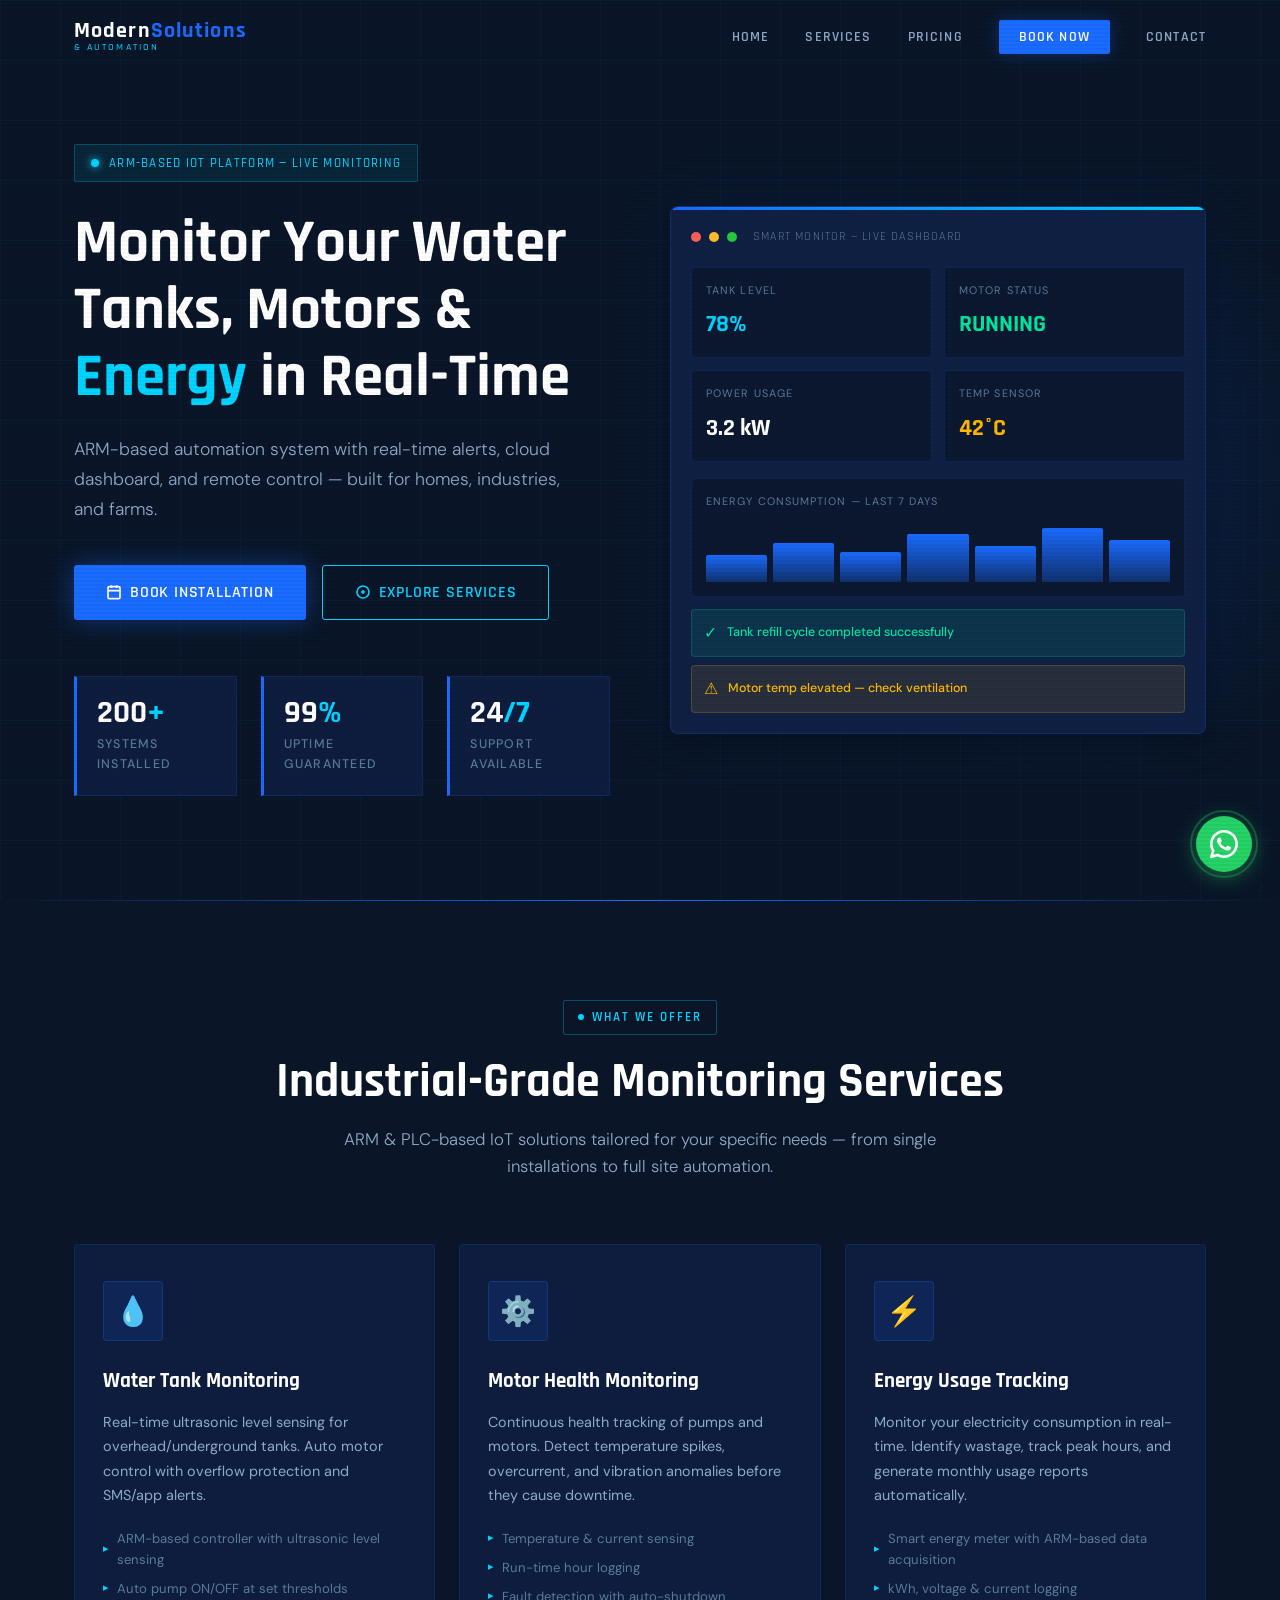
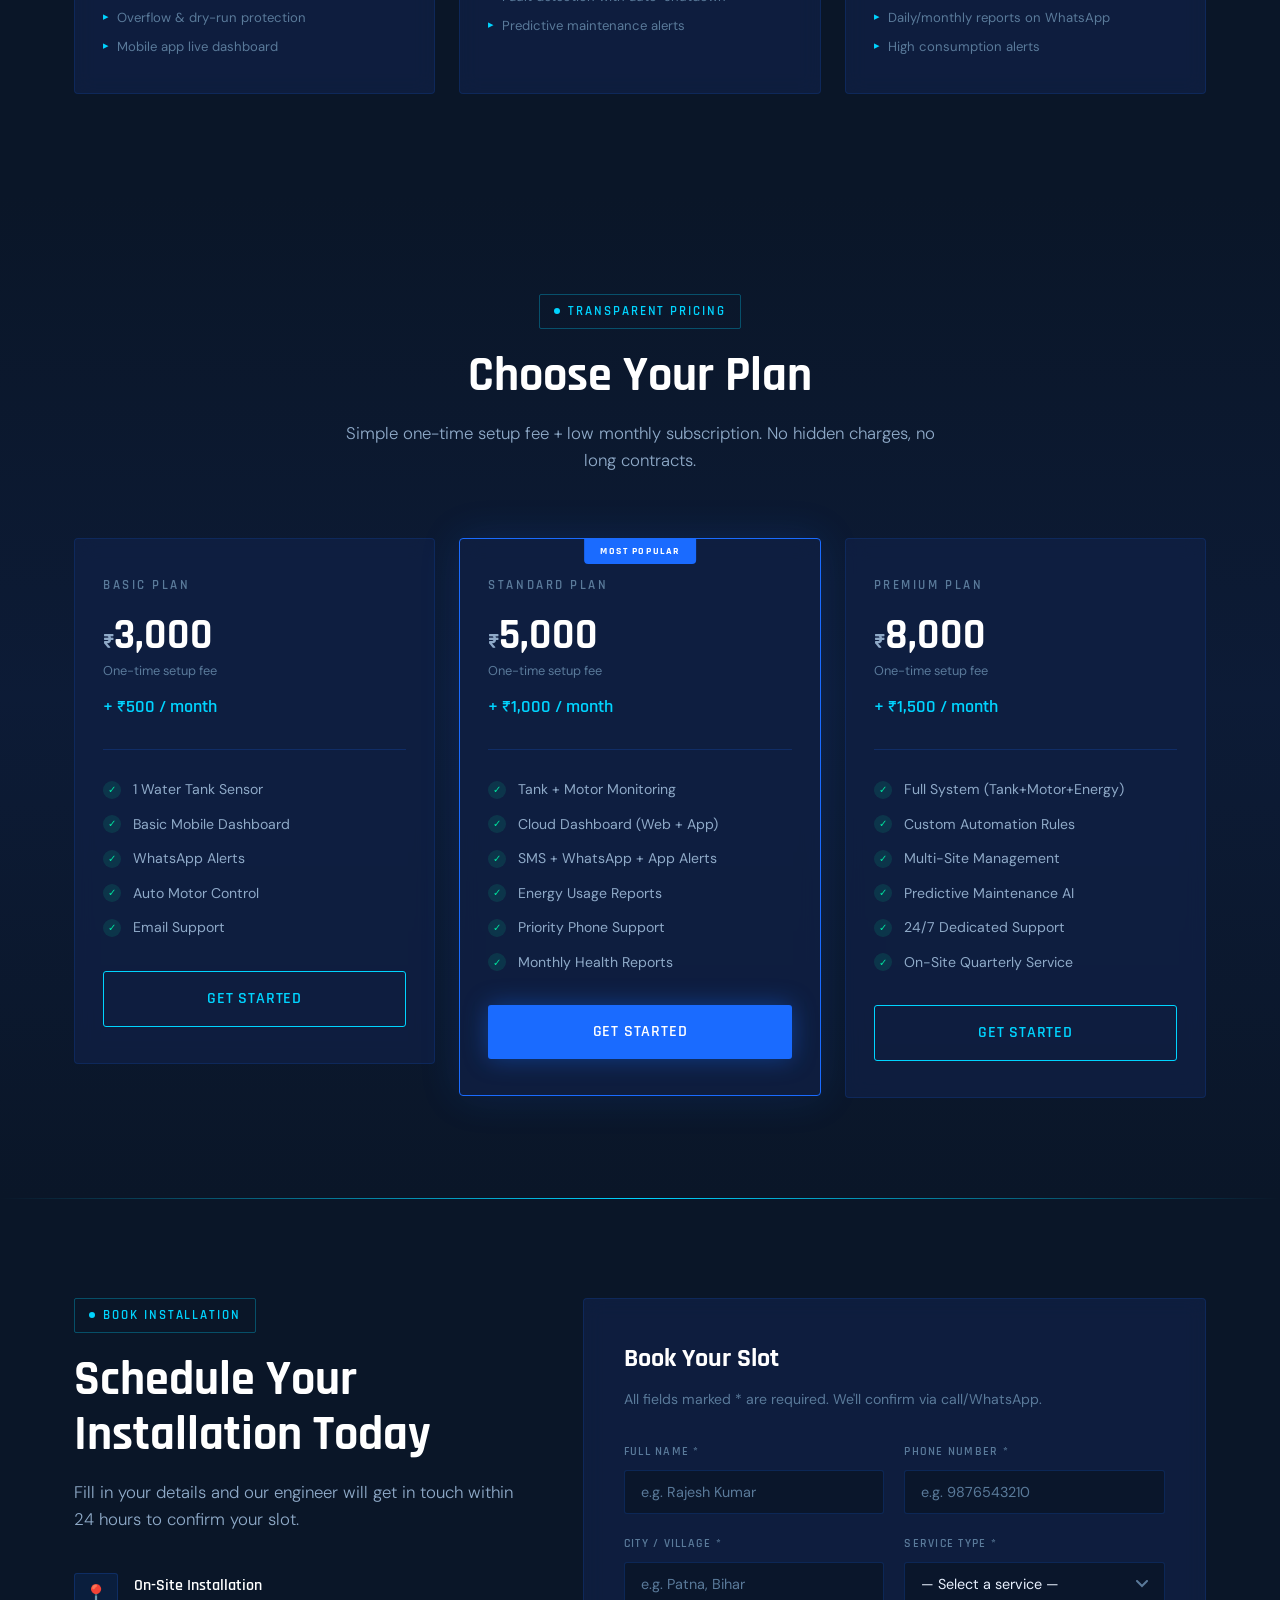
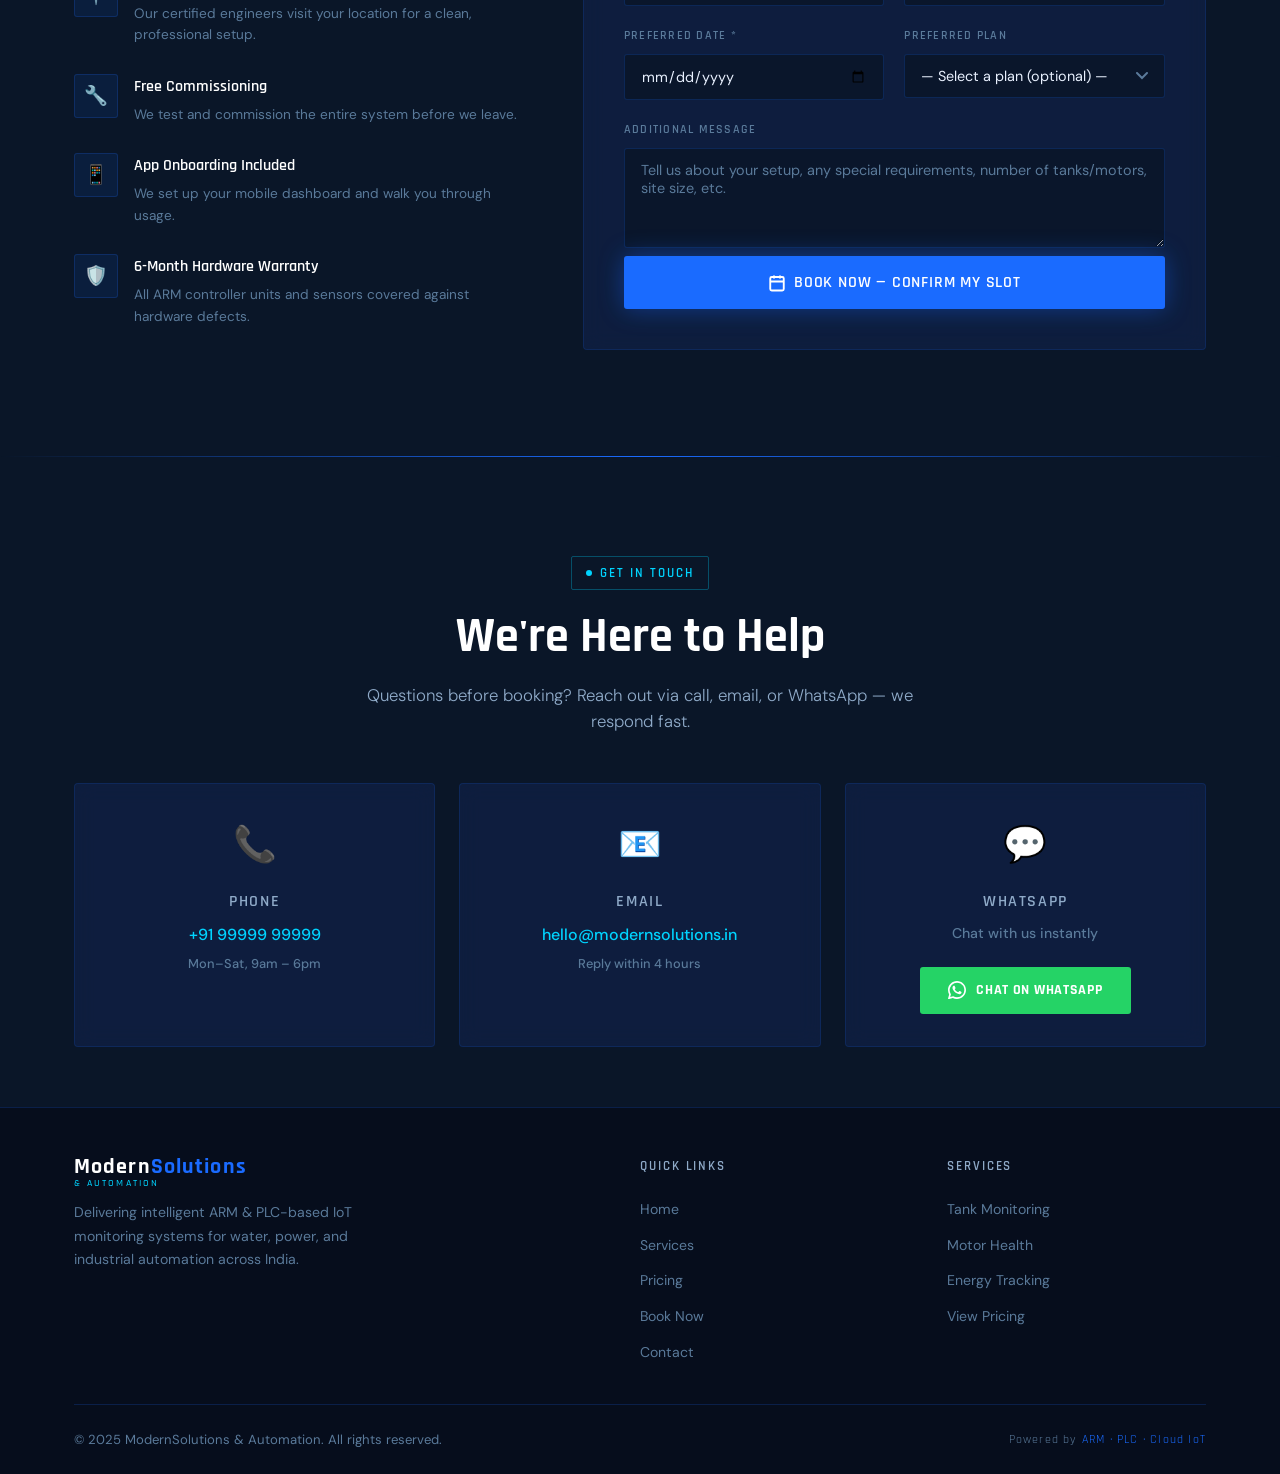
==== commit 93a12dec: "Update index.html" ====
--- a/index.html
+++ b/index.html
@@ -1645,8 +1645,7 @@
           <div class="success-message" id="successMessage">
             <div class="success-icon">✅</div>
             <h3>Booking Received!</h3>
-            <p>Your booking has been sent to the team via <strong style="color:var(--success);">WhatsApp</strong> and <strong style="color:var(--cyan);">Email</strong>. Our engineer will call you within 24 hours to confirm your slot.</p>
-            <p style="margin-top:10px;font-size:0.78rem;color:var(--text-muted);">If WhatsApp or email didn't open automatically, please allow pop-ups and try again.</p>
+            <p>Thank you! Our engineer will call you within 24 hours to confirm your installation slot. Keep your phone handy.</p>
           </div>
         </div>
       </div>
@@ -1676,7 +1675,7 @@
       <div class="contact-card fade-up">
         <div class="contact-card-icon">📧</div>
         <h3>Email</h3>
-        <p><a href="/cdn-cgi/l/email-protection#d7bfb2bbbbb897bab8b3b2a5b9a4b8bba2a3beb8b9a4f9beb9"><span class="__cf_email__" data-cfemail="0169646d6d6e416c6e6564736f726e6d7475686e6f722f686f">[email&#160;protected]</span></a></p>
+        <p><a href="mailto:hello@modernsolutions.in">hello@modernsolutions.in</a></p>
         <p style="font-size:0.8rem;color:var(--text-muted);margin-top:6px;">Reply within 4 hours</p>
       </div>
 
@@ -1742,7 +1741,7 @@
 <!-- ===========================
      JAVASCRIPT
 =========================== -->
-<script data-cfasync="false" src="/cdn-cgi/scripts/5c5dd728/cloudflare-static/email-decode.min.js"></script><script>
+<script>
   /* ==============================
      NAVBAR — Sticky + Hamburger
   ============================== */
@@ -1827,11 +1826,6 @@
     }
   });
 
-  // ── Configuration ──────────────────────────────────
-  const OWNER_EMAIL    = 'jaylife125@gmail.com';
-  const OWNER_WHATSAPP = '919461267139'; // country code + number, no +
-  // ────────────────────────────────────────────────────
-
   // Form submit
   form.addEventListener('submit', (e) => {
     e.preventDefault();
@@ -1846,88 +1840,33 @@
     });
 
     if (!isValid) {
+      // Scroll to first error
       const firstError = form.querySelector('.error');
       if (firstError) firstError.scrollIntoView({ behavior: 'smooth', block: 'center' });
       return;
     }
 
     // Collect form data
-    const fd = {
-      fullName    : document.getElementById('fullName').value.trim(),
-      phone       : document.getElementById('phone').value.trim(),
-      location    : document.getElementById('location').value.trim(),
-      serviceType : document.getElementById('service').value,
-      plan        : document.getElementById('plan').value || 'Not selected',
+    const formData = {
+      fullName: document.getElementById('fullName').value.trim(),
+      phone: document.getElementById('phone').value.trim(),
+      location: document.getElementById('location').value.trim(),
+      serviceType: document.getElementById('service').value,
+      plan: document.getElementById('plan').value || 'Not selected',
       preferredDate: document.getElementById('date').value,
-      message     : document.getElementById('message').value.trim() || '—',
-      submittedAt : new Date().toLocaleString('en-IN', { timeZone: 'Asia/Kolkata' }),
+      message: document.getElementById('message').value.trim(),
+      submittedAt: new Date().toLocaleString('en-IN', { timeZone: 'Asia/Kolkata' }),
     };
 
+    // Log to console
     console.log('===== NEW BOOKING REQUEST =====');
-    console.table(fd);
+    console.table(formData);
     console.log('================================');
 
-    /* ── 1. EMAIL via mailto ─────────────────────────
-       Opens the user's default mail app pre-filled.
-       Subject + body are URL-encoded automatically.   */
-    const emailSubject = `New Booking: ${fd.serviceType} — ${fd.fullName}`;
-    const emailBody =
-`New booking received from ModernSolutions & Automation website.
-
-━━━━━━━━━━━━━━━━━━━━━━━━━━━━
-  BOOKING DETAILS
-━━━━━━━━━━━━━━━━━━━━━━━━━━━━
-Name          : ${fd.fullName}
-Phone         : ${fd.phone}
-Location      : ${fd.location}
-Service Type  : ${fd.serviceType}
-Preferred Plan: ${fd.plan}
-Preferred Date: ${fd.preferredDate}
-Submitted At  : ${fd.submittedAt}
-
-Message:
-${fd.message}
-━━━━━━━━━━━━━━━━━━━━━━━━━━━━
-Please call the customer within 24 hours.`;
-
-    const mailtoLink = `mailto:${OWNER_EMAIL}`
-      + `?subject=${encodeURIComponent(emailSubject)}`
-      + `&body=${encodeURIComponent(emailBody)}`;
-
-    /* ── 2. WHATSAPP message ─────────────────────────
-       Opens WhatsApp / WhatsApp Web with pre-filled
-       booking summary for the owner's number.         */
-    const waText =
-`🔔 *New Booking — ModernSolutions & Automation*
-
-👤 *Name:* ${fd.fullName}
-📞 *Phone:* ${fd.phone}
-📍 *Location:* ${fd.location}
-🛠️ *Service:* ${fd.serviceType}
-📦 *Plan:* ${fd.plan}
-📅 *Date:* ${fd.preferredDate}
-🕐 *Submitted:* ${fd.submittedAt}
-
-💬 *Message:* ${fd.message}
-
-_Please follow up within 24 hours._`;
-
-    const waLink = `https://wa.me/${OWNER_WHATSAPP}?text=${encodeURIComponent(waText)}`;
-
-    // Show success state first, then open both links
+    // Show success, hide form
     form.style.display = 'none';
     successMessage.classList.add('show');
     successMessage.scrollIntoView({ behavior: 'smooth', block: 'center' });
-
-    // Small delay so the success screen renders before browser opens external apps
-    setTimeout(() => {
-      // Open WhatsApp in new tab
-      window.open(waLink, '_blank');
-      // Open email client (slight stagger to avoid popup blockers)
-      setTimeout(() => {
-        window.location.href = mailtoLink;
-      }, 800);
-    }, 600);
   });
 
   /* ==============================
@@ -1958,4 +1897,15 @@
   document.querySelectorAll('a[href^="#"]').forEach(anchor => {
     anchor.addEventListener('click', function(e) {
       const target = document.querySelector(this.getAttribute('href'));
-      i
+      if (target) {
+        e.preventDefault();
+        const offset = 80;
+        const top = target.getBoundingClientRect().top + window.scrollY - offset;
+        window.scrollTo({ top, behavior: 'smooth' });
+      }
+    });
+  });
+</script>
+
+</body>
+</html>
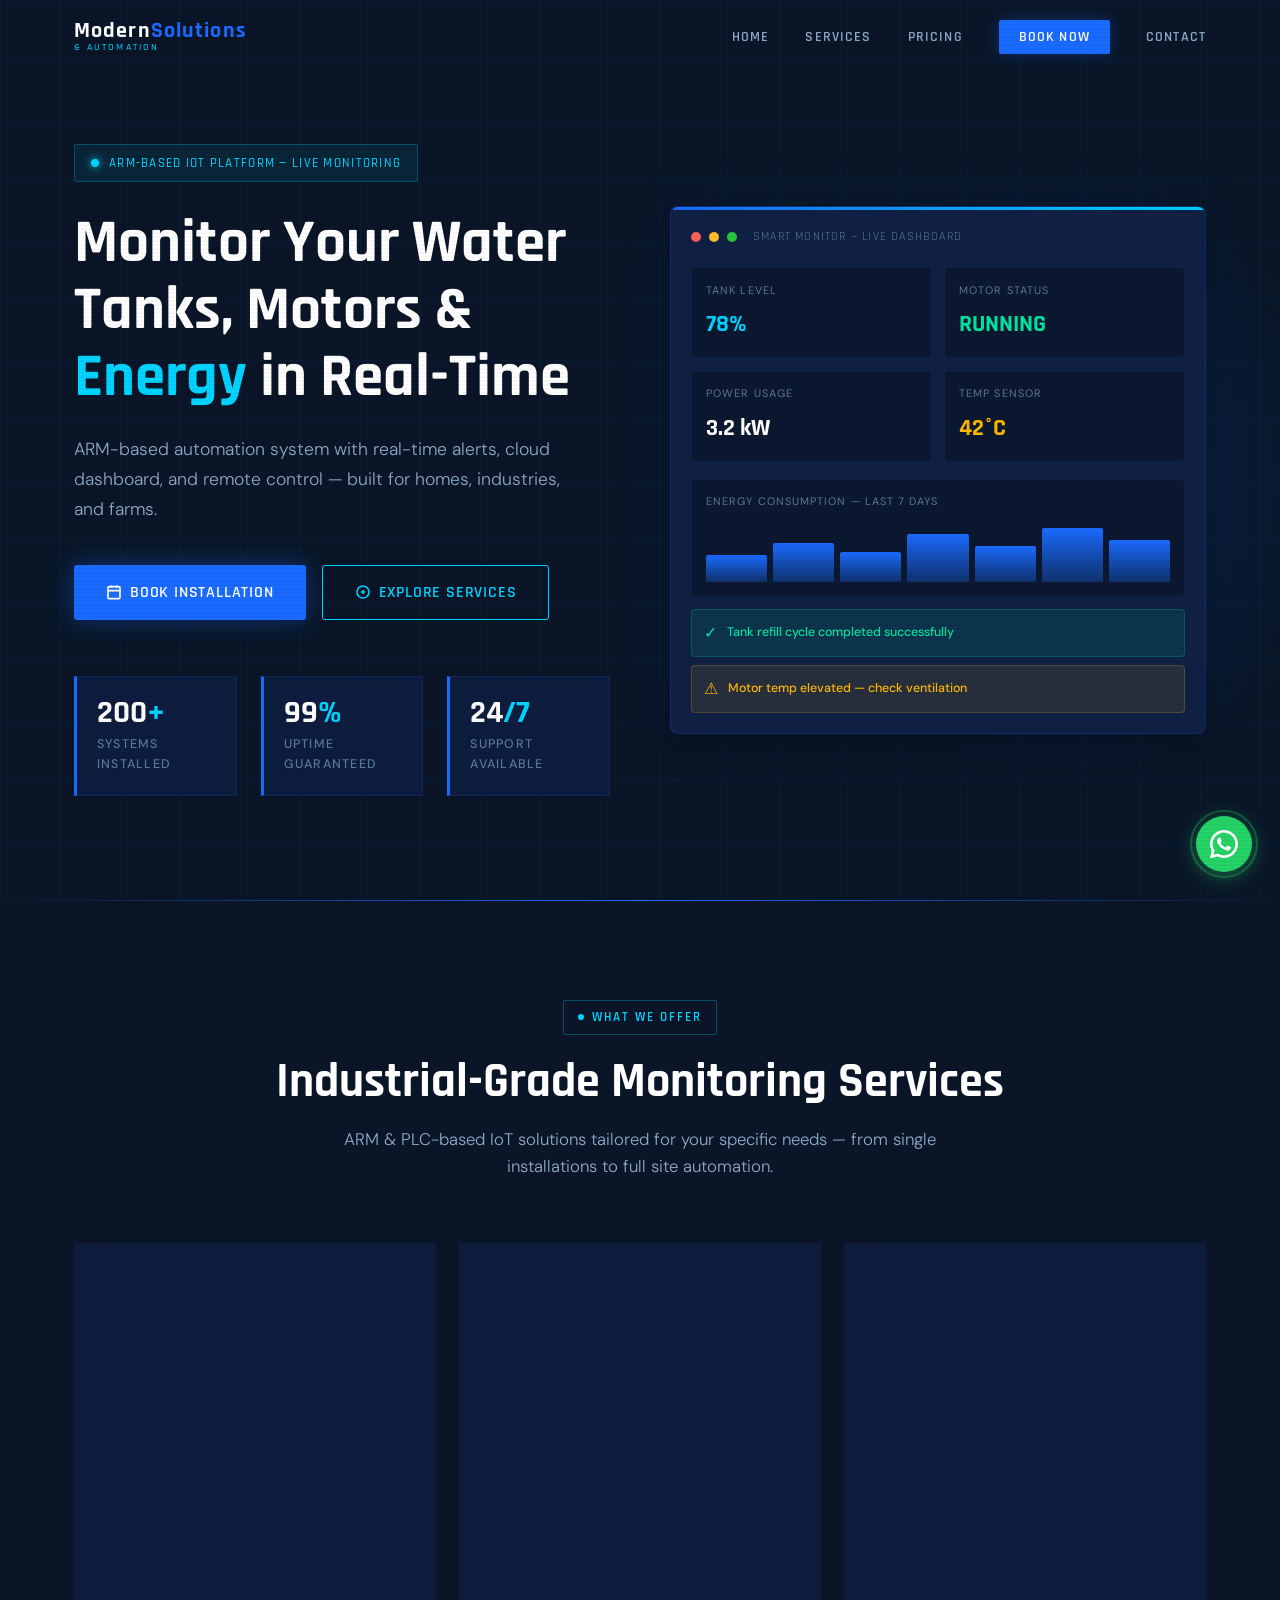
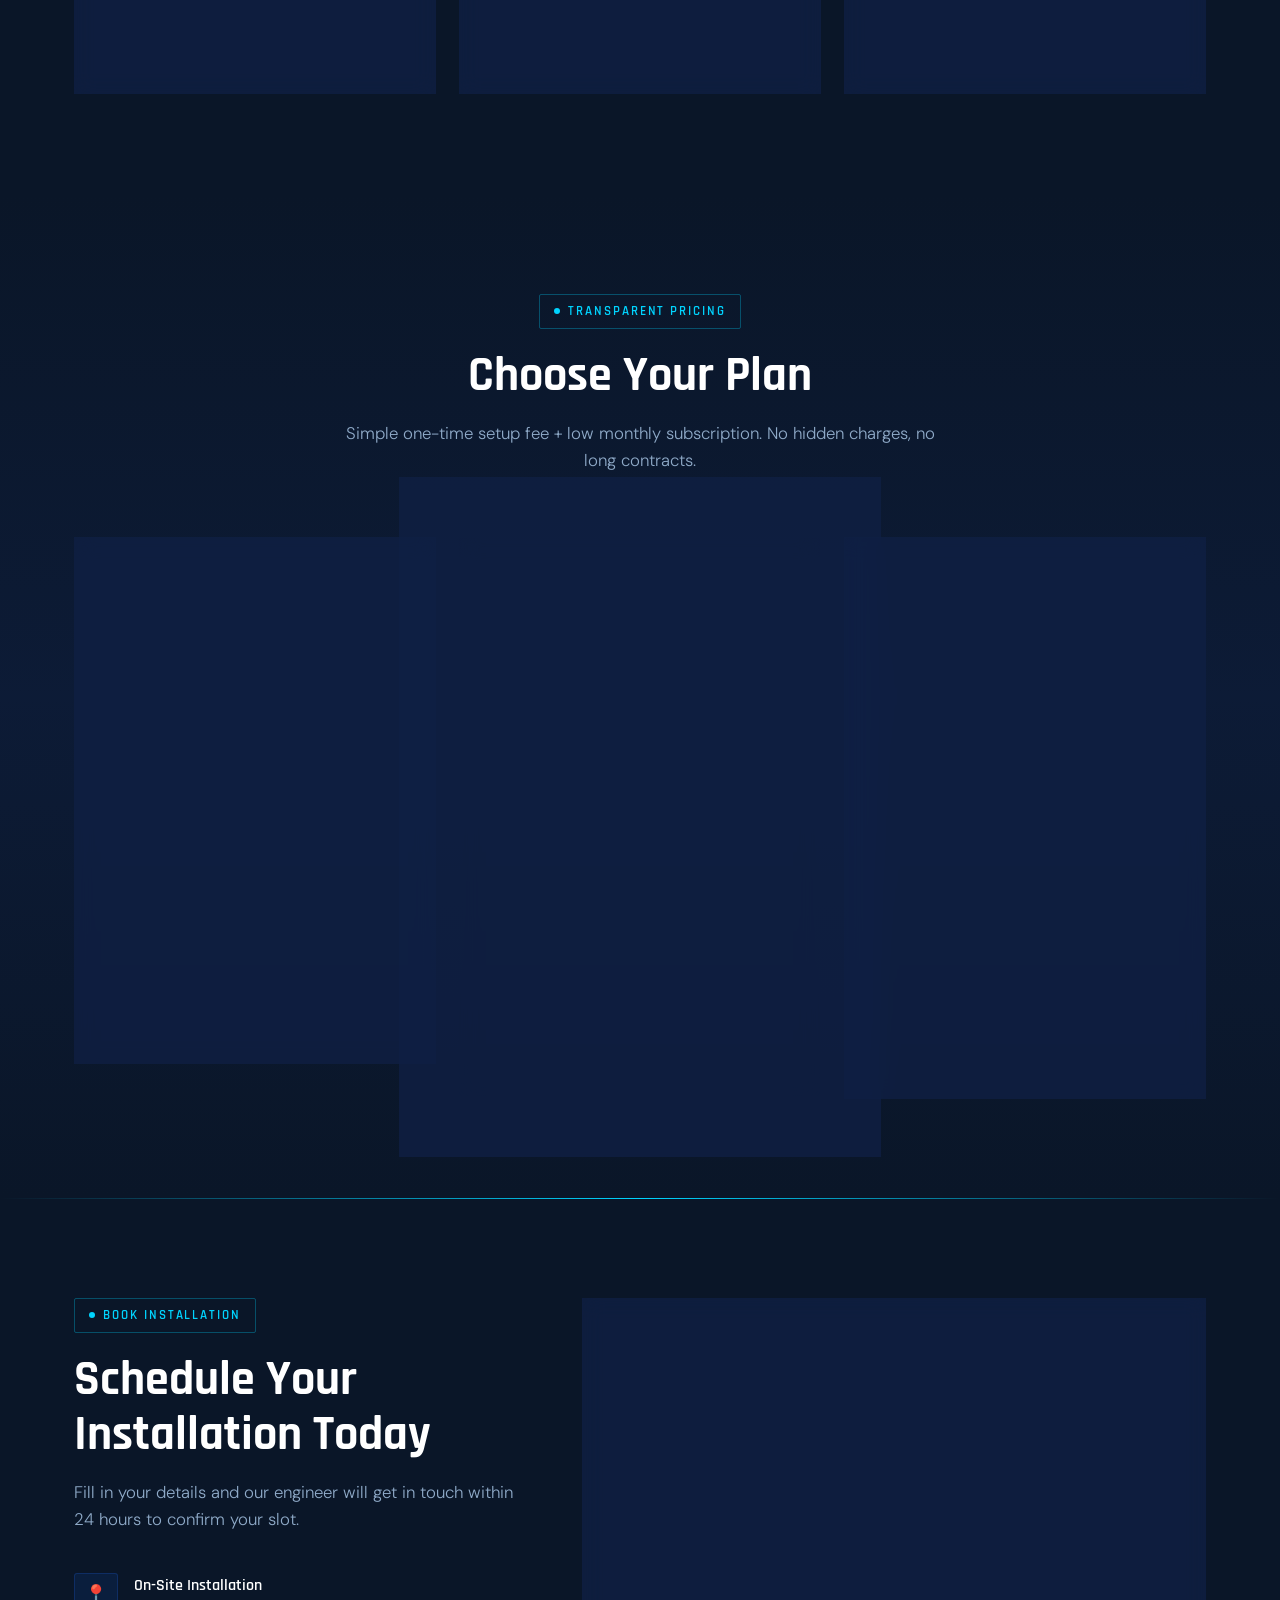
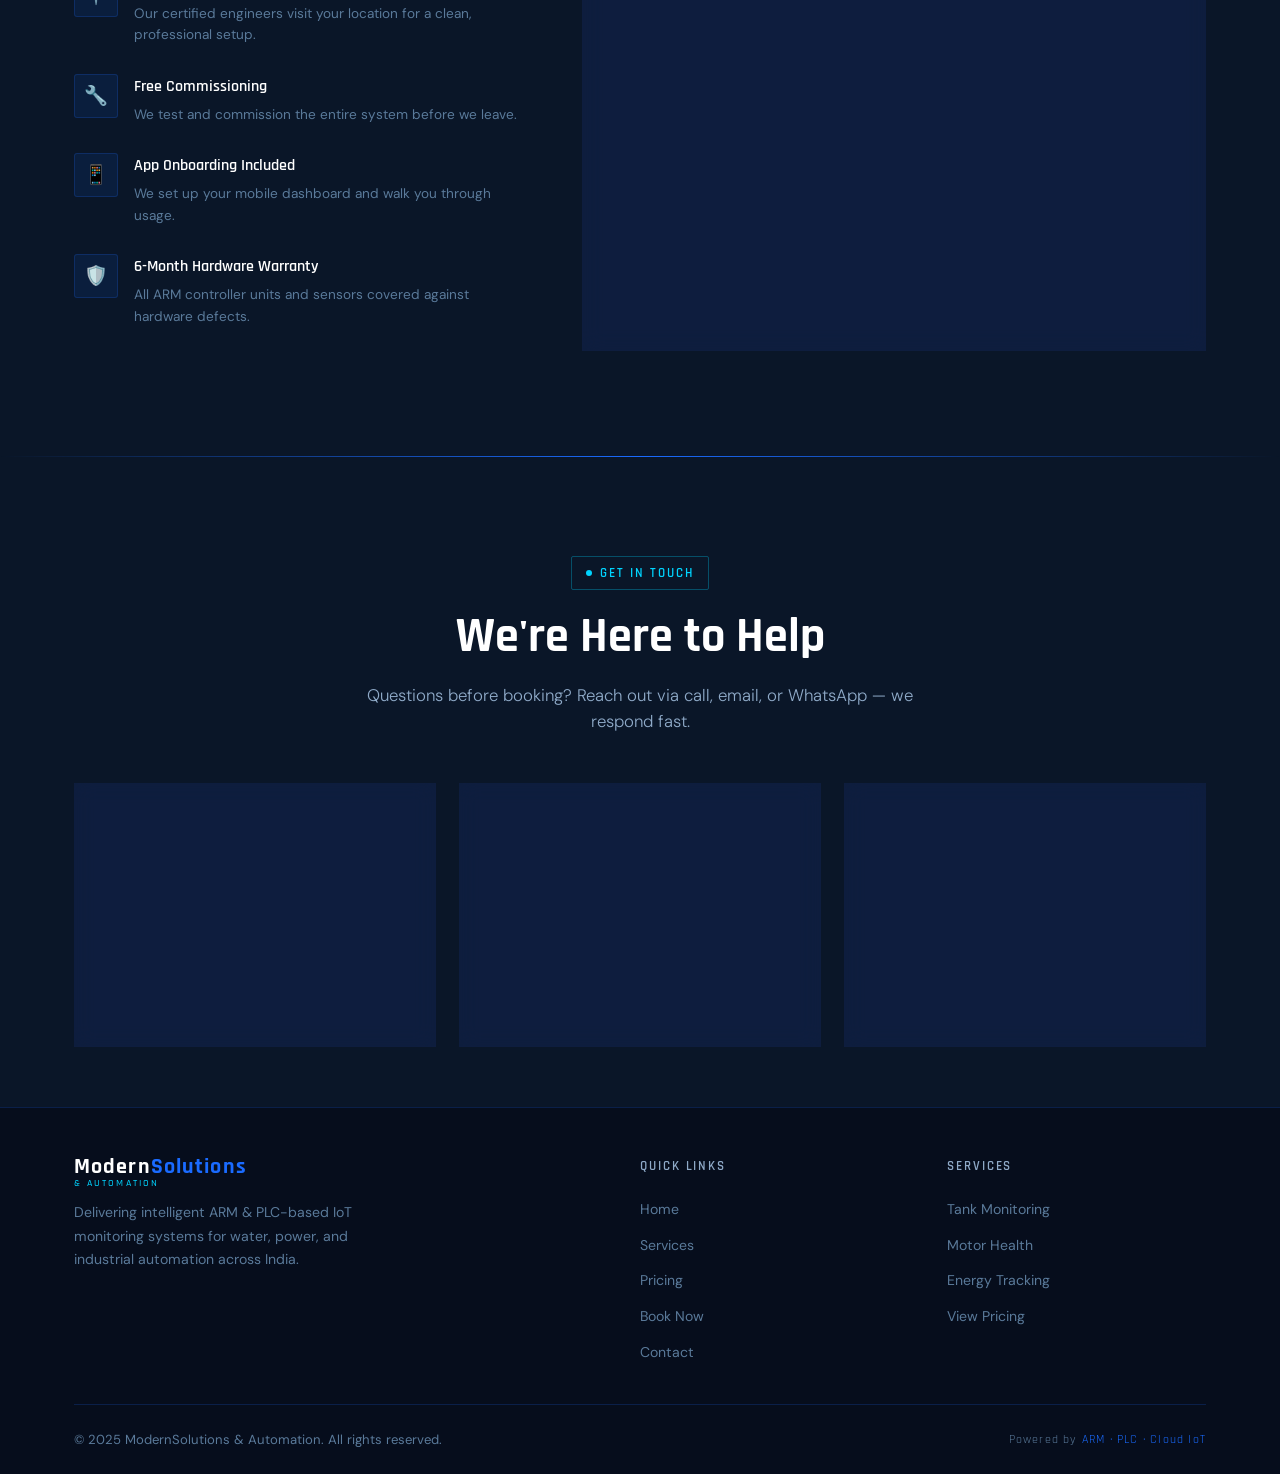
==== commit 4900305c: "Update index.html" ====
--- a/index.html
+++ b/index.html
@@ -1668,14 +1668,14 @@
       <div class="contact-card fade-up">
         <div class="contact-card-icon">📞</div>
         <h3>Phone</h3>
-        <p><a href="tel:+919999999999">+91 99999 99999</a></p>
+        <p><a href="tel:+919461267139">+91 9461267139</a></p>
         <p style="font-size:0.8rem;color:var(--text-muted);margin-top:6px;">Mon–Sat, 9am – 6pm</p>
       </div>
 
       <div class="contact-card fade-up">
         <div class="contact-card-icon">📧</div>
         <h3>Email</h3>
-        <p><a href="mailto:hello@modernsolutions.in">hello@modernsolutions.in</a></p>
+        <p><a href="mailto: techjpworld@gmail.com">techjpworld@gmail.com</a></p>
         <p style="font-size:0.8rem;color:var(--text-muted);margin-top:6px;">Reply within 4 hours</p>
       </div>
 
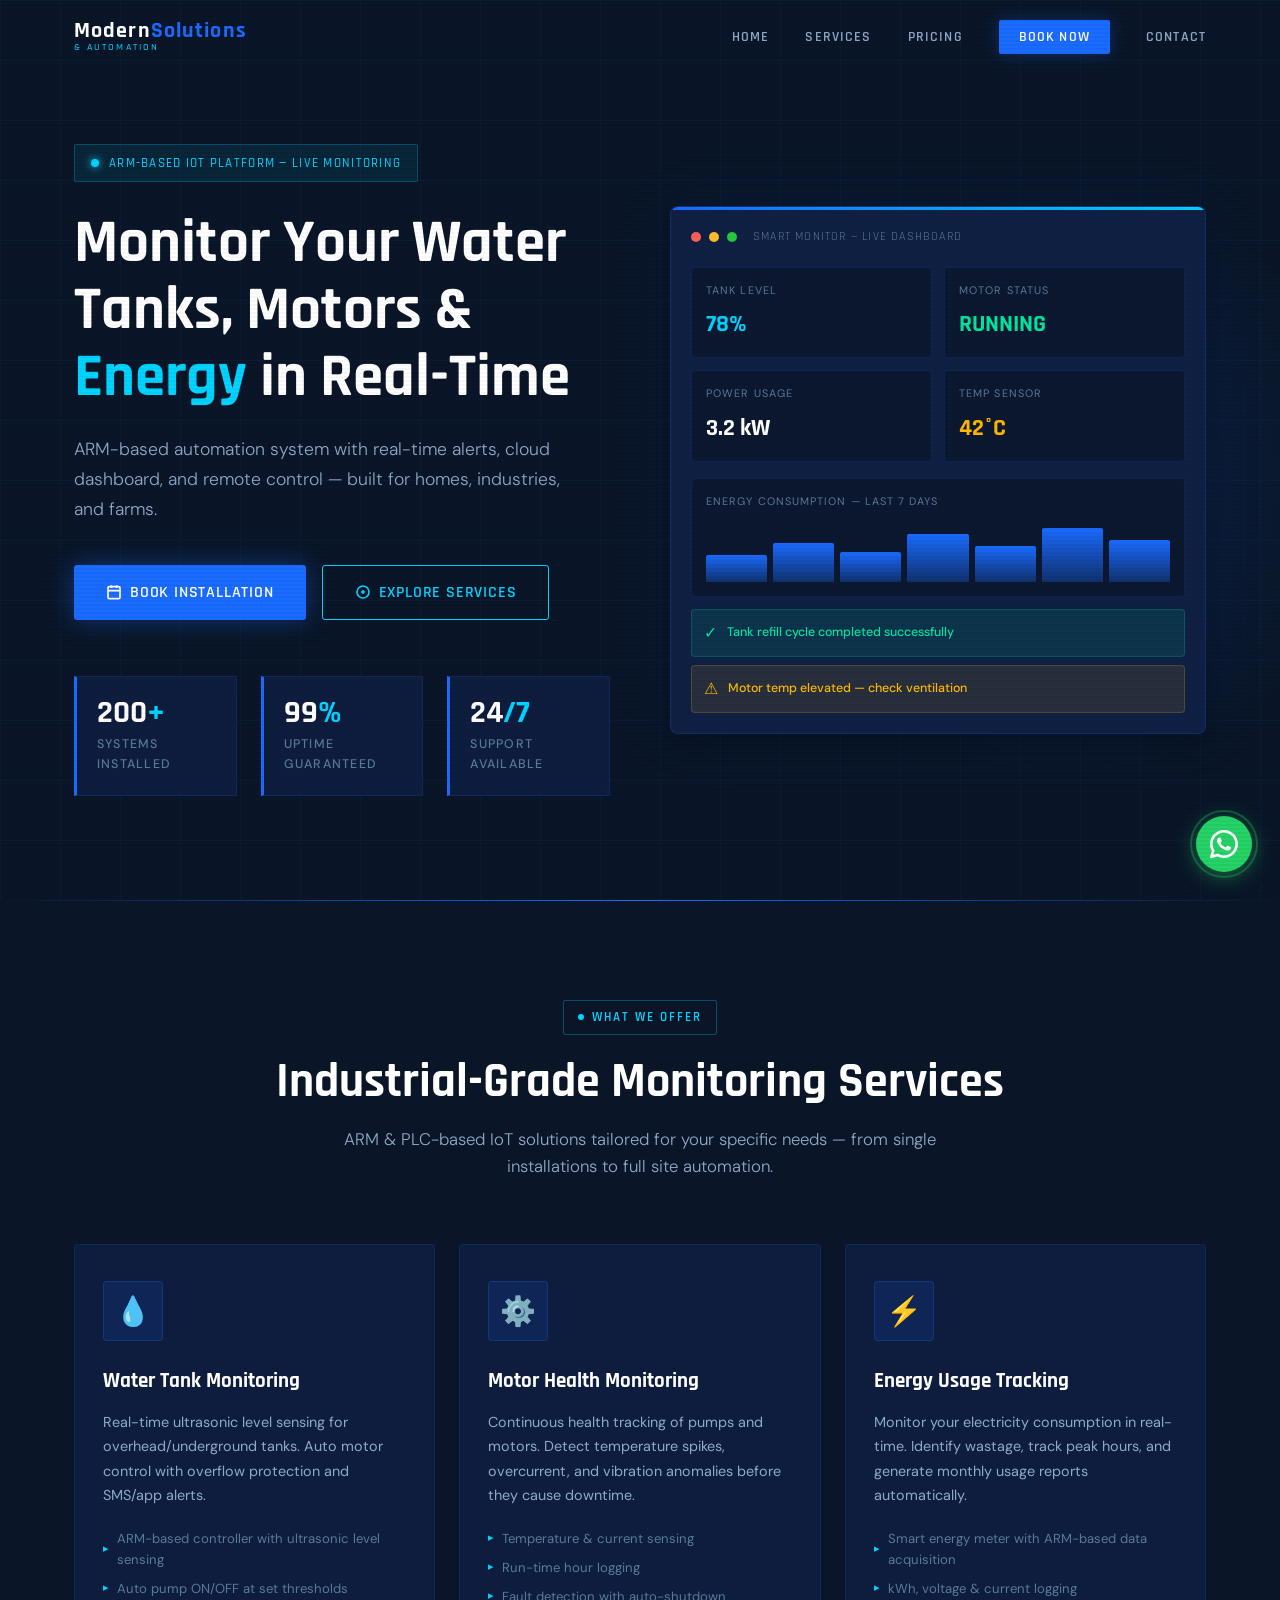
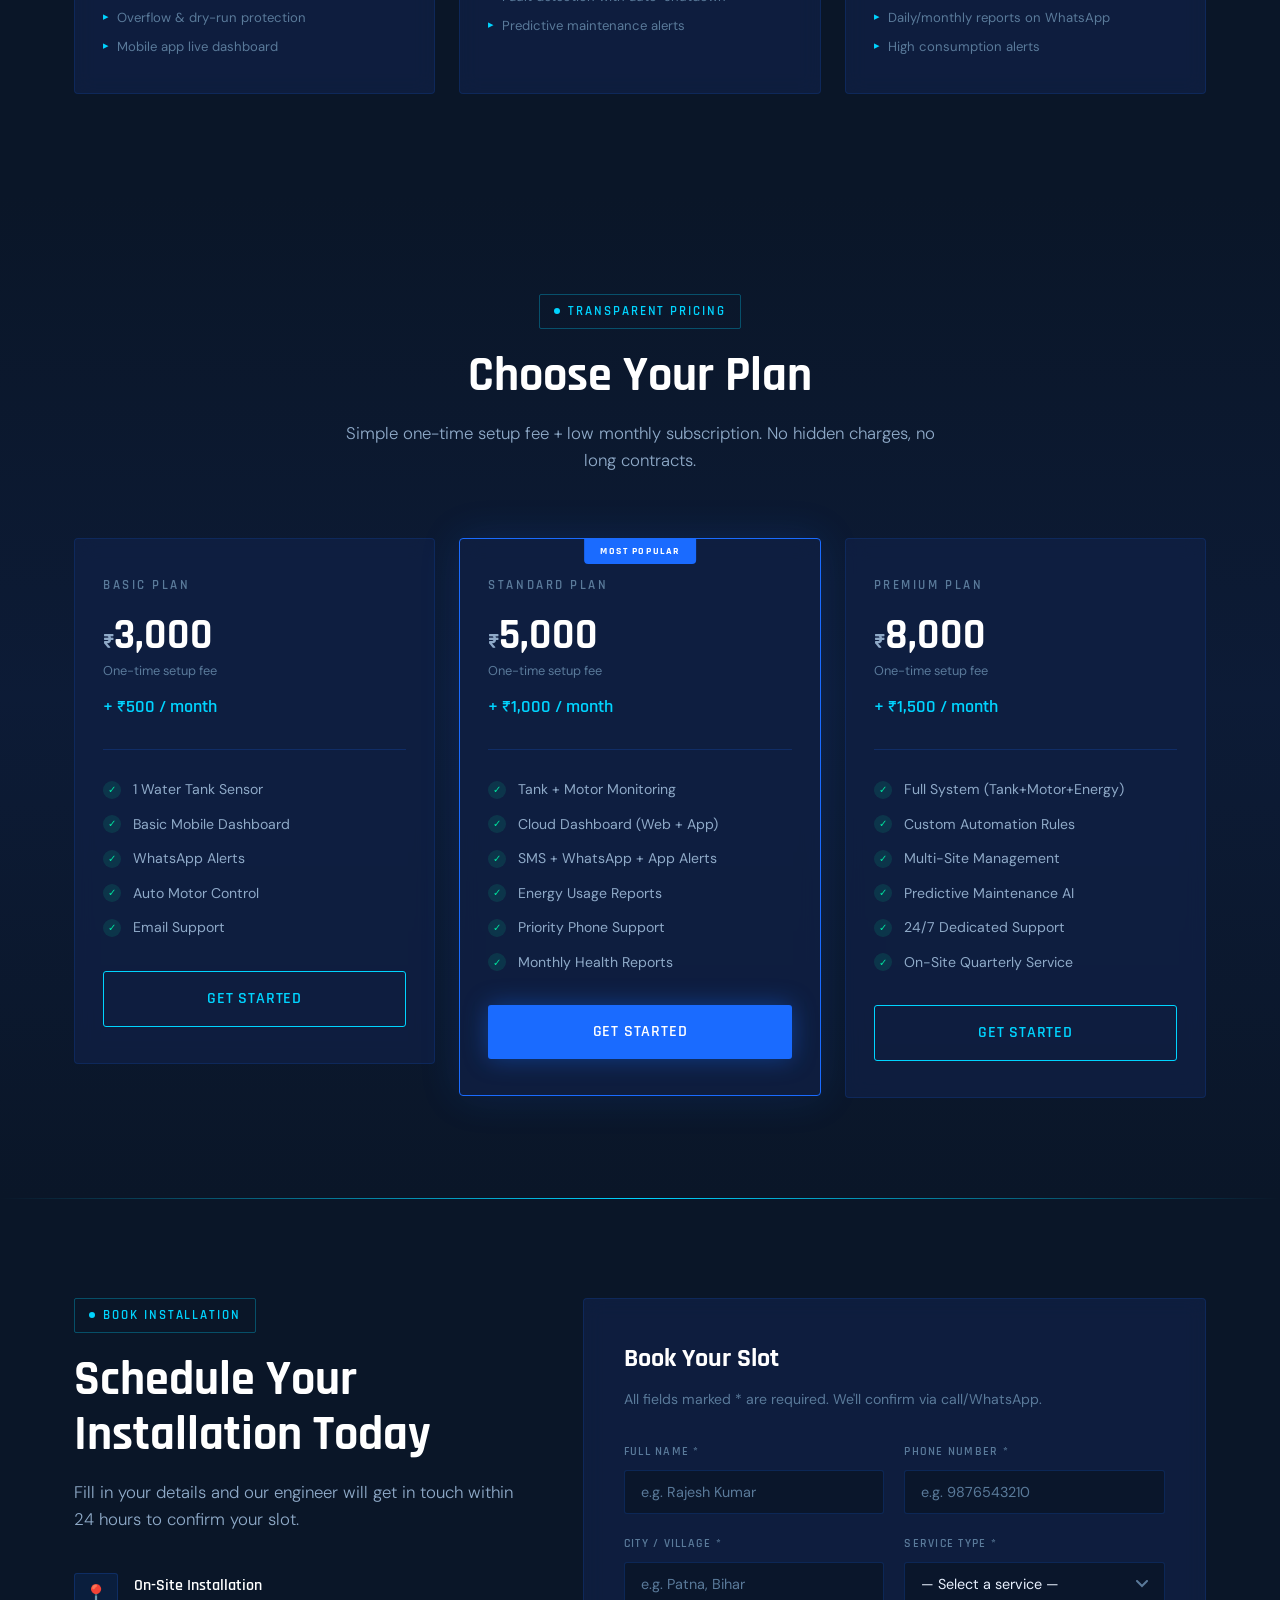
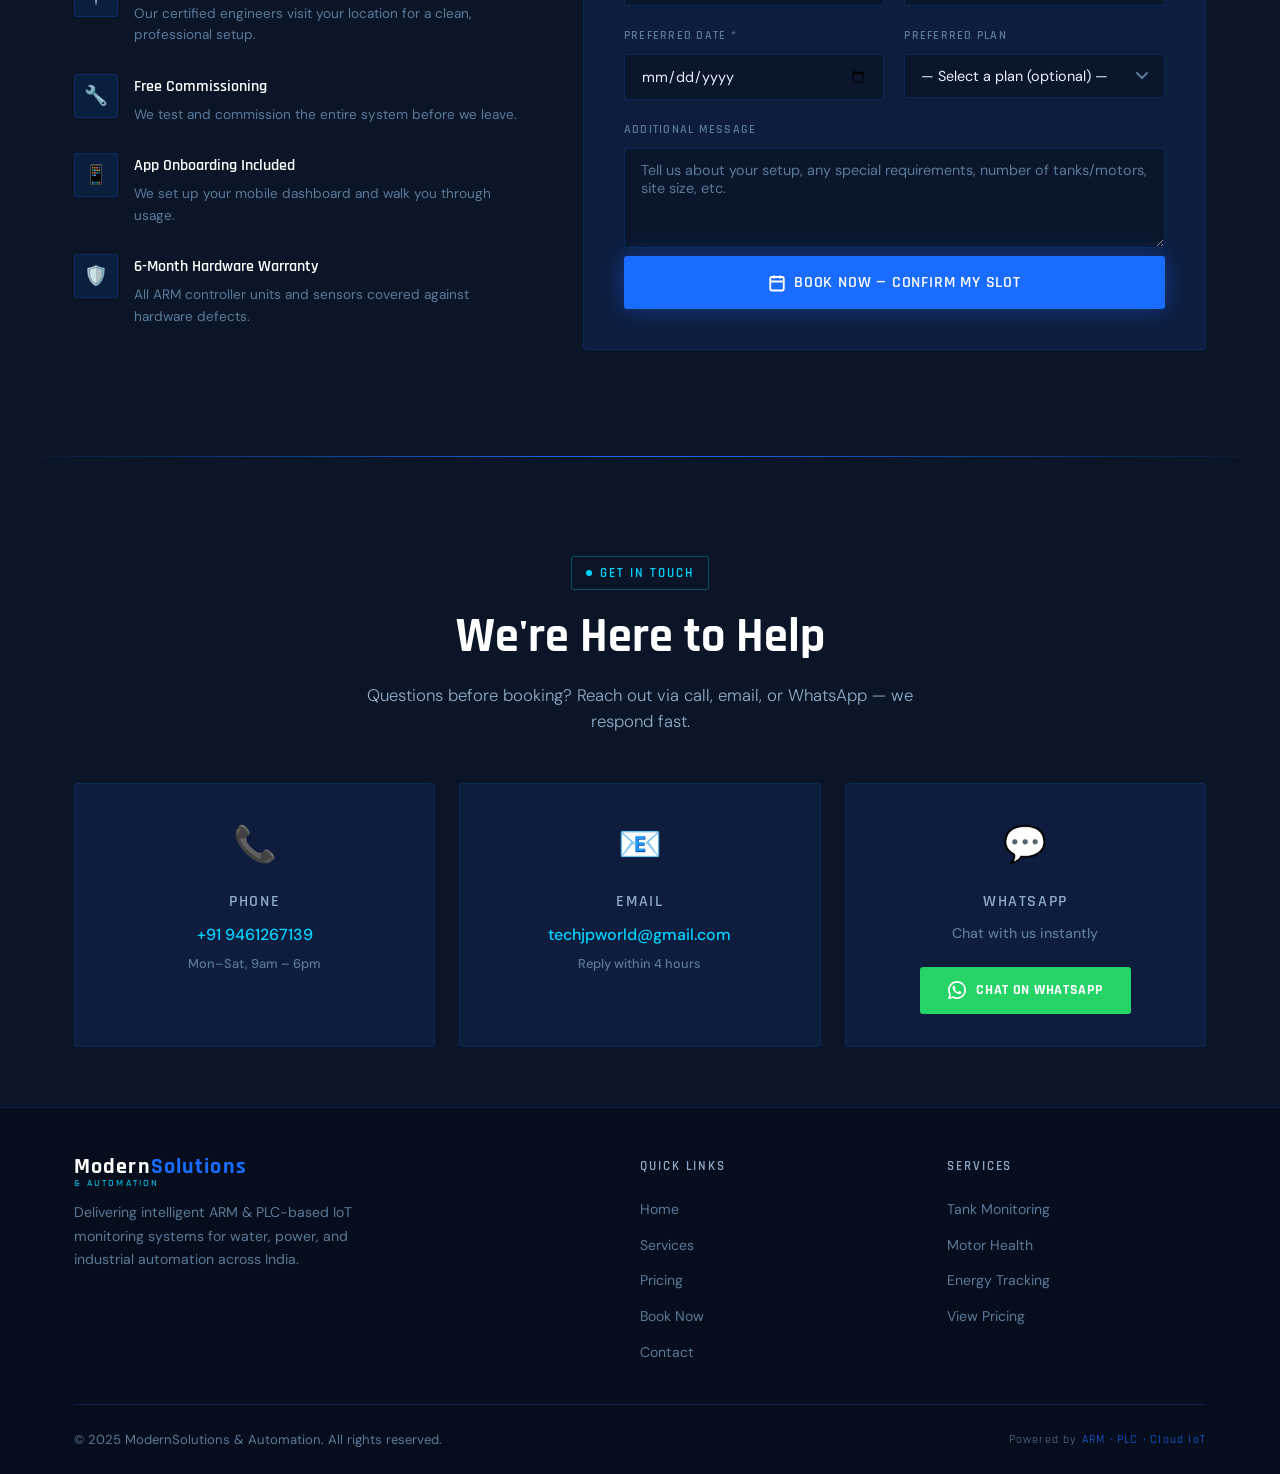
==== commit 640bf8e0: "Update index.html" ====
--- a/index.html
+++ b/index.html
@@ -1734,7 +1734,7 @@
 </footer>
 
 <!-- Floating WhatsApp Button -->
-<a href="https://wa.me/919999999999?text=Hi%2C%20I%27m%20interested%20in%20your%20Smart%20Monitor%20installation%20service." target="_blank" class="float-whatsapp" title="Chat on WhatsApp">
+<a href="https://wa.me/919461267139?text=Hi%2C%20I%27m%20interested%20in%20your%20Smart%20Monitor%20installation%20service." target="_blank" class="float-whatsapp" title="Chat on WhatsApp">
   <svg width="28" height="28" viewBox="0 0 24 24" fill="white"><path d="M17.472 14.382c-.297-.149-1.758-.867-2.03-.967-.273-.099-.471-.148-.67.15-.197.297-.767.966-.94 1.164-.173.199-.347.223-.644.075-.297-.15-1.255-.463-2.39-1.475-.883-.788-1.48-1.761-1.653-2.059-.173-.297-.018-.458.13-.606.134-.133.298-.347.446-.52.149-.174.198-.298.298-.497.099-.198.05-.371-.025-.52-.075-.149-.669-1.612-.916-2.207-.242-.579-.487-.5-.669-.51-.173-.008-.371-.01-.57-.01-.198 0-.52.074-.792.372-.272.297-1.04 1.016-1.04 2.479 0 1.462 1.065 2.875 1.213 3.074.149.198 2.096 3.2 5.077 4.487.709.306 1.262.489 1.694.625.712.227 1.36.195 1.871.118.571-.085 1.758-.719 2.006-1.413.248-.694.248-1.289.173-1.413-.074-.124-.272-.198-.57-.347z"/><path d="M12 0C5.373 0 0 5.373 0 12c0 2.122.553 4.116 1.524 5.84L.057 23.273a.75.75 0 00.92.92l5.436-1.469A11.953 11.953 0 0012 24c6.627 0 12-5.373 12-12S18.627 0 12 0zm0 21.75a9.745 9.745 0 01-4.97-1.361l-.358-.212-3.707 1.003.976-3.619-.232-.374A9.75 9.75 0 1112 21.75z"/></svg>
 </a>
 
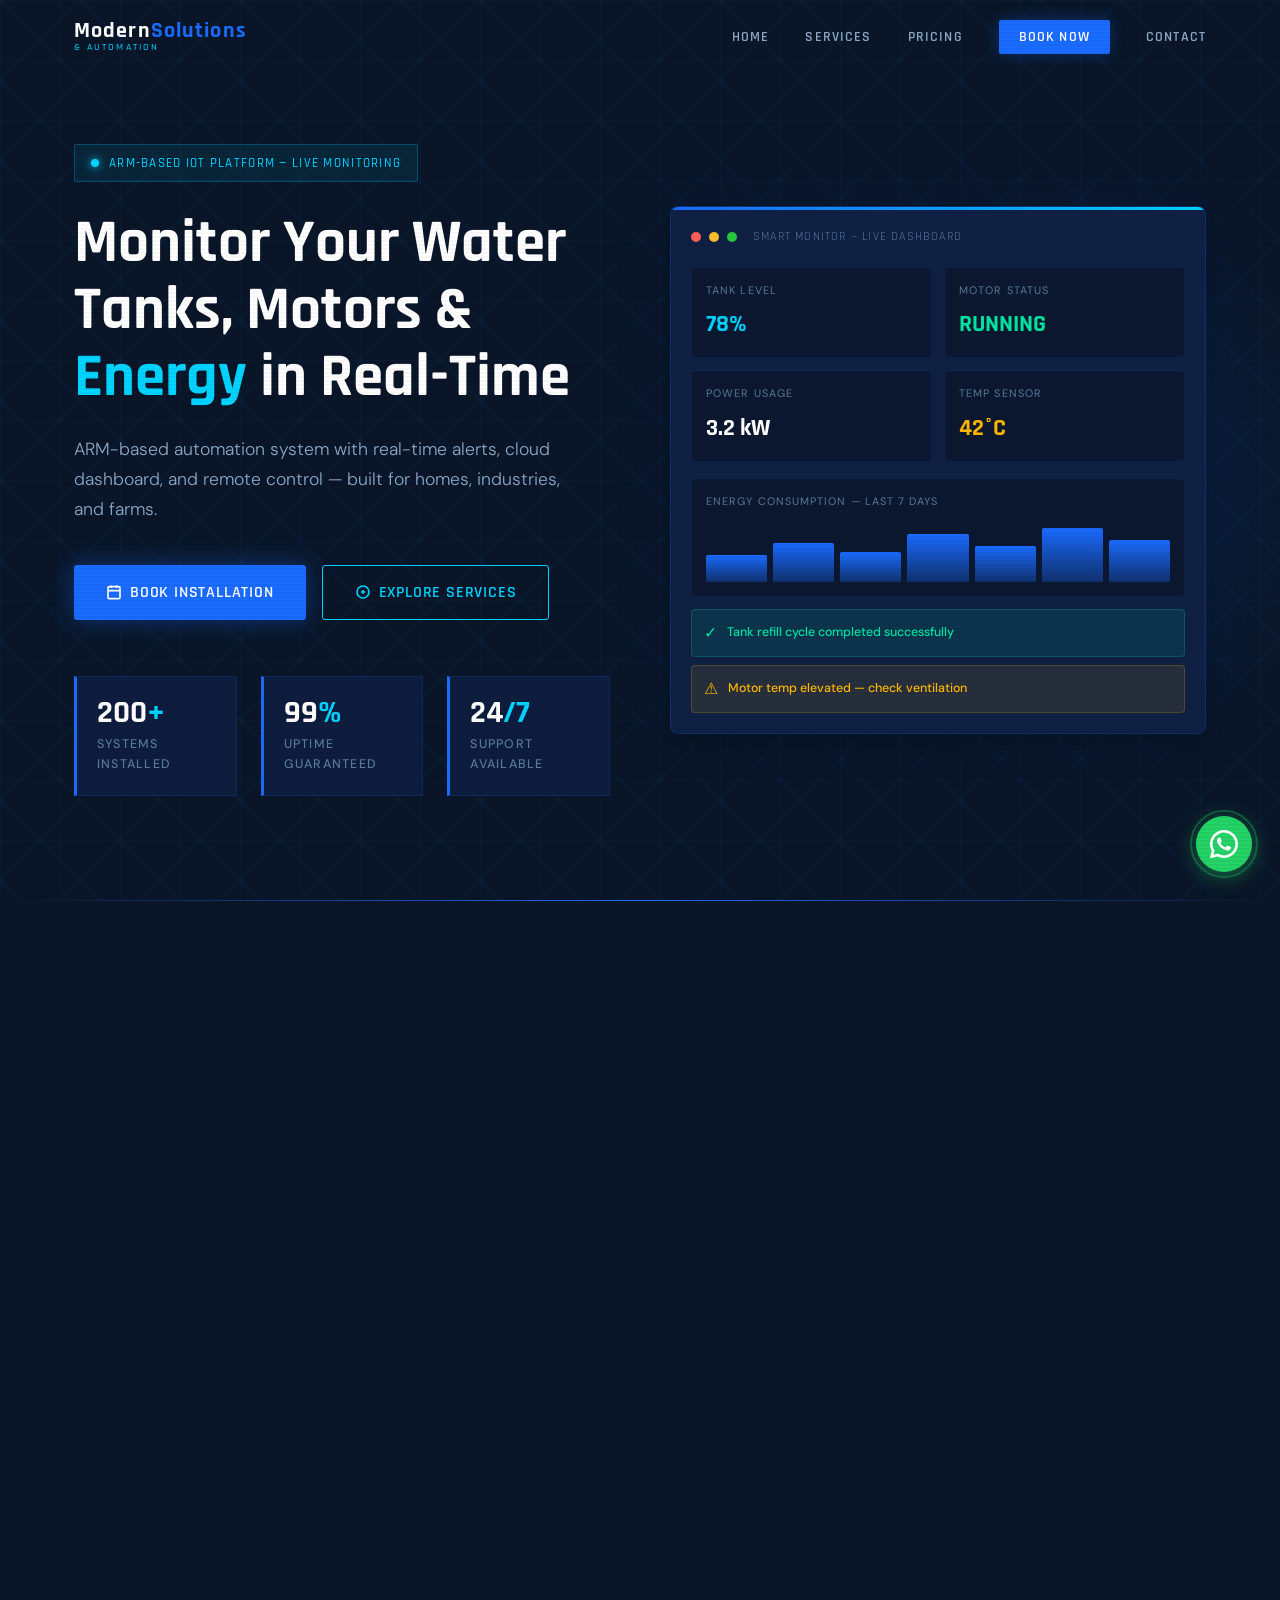
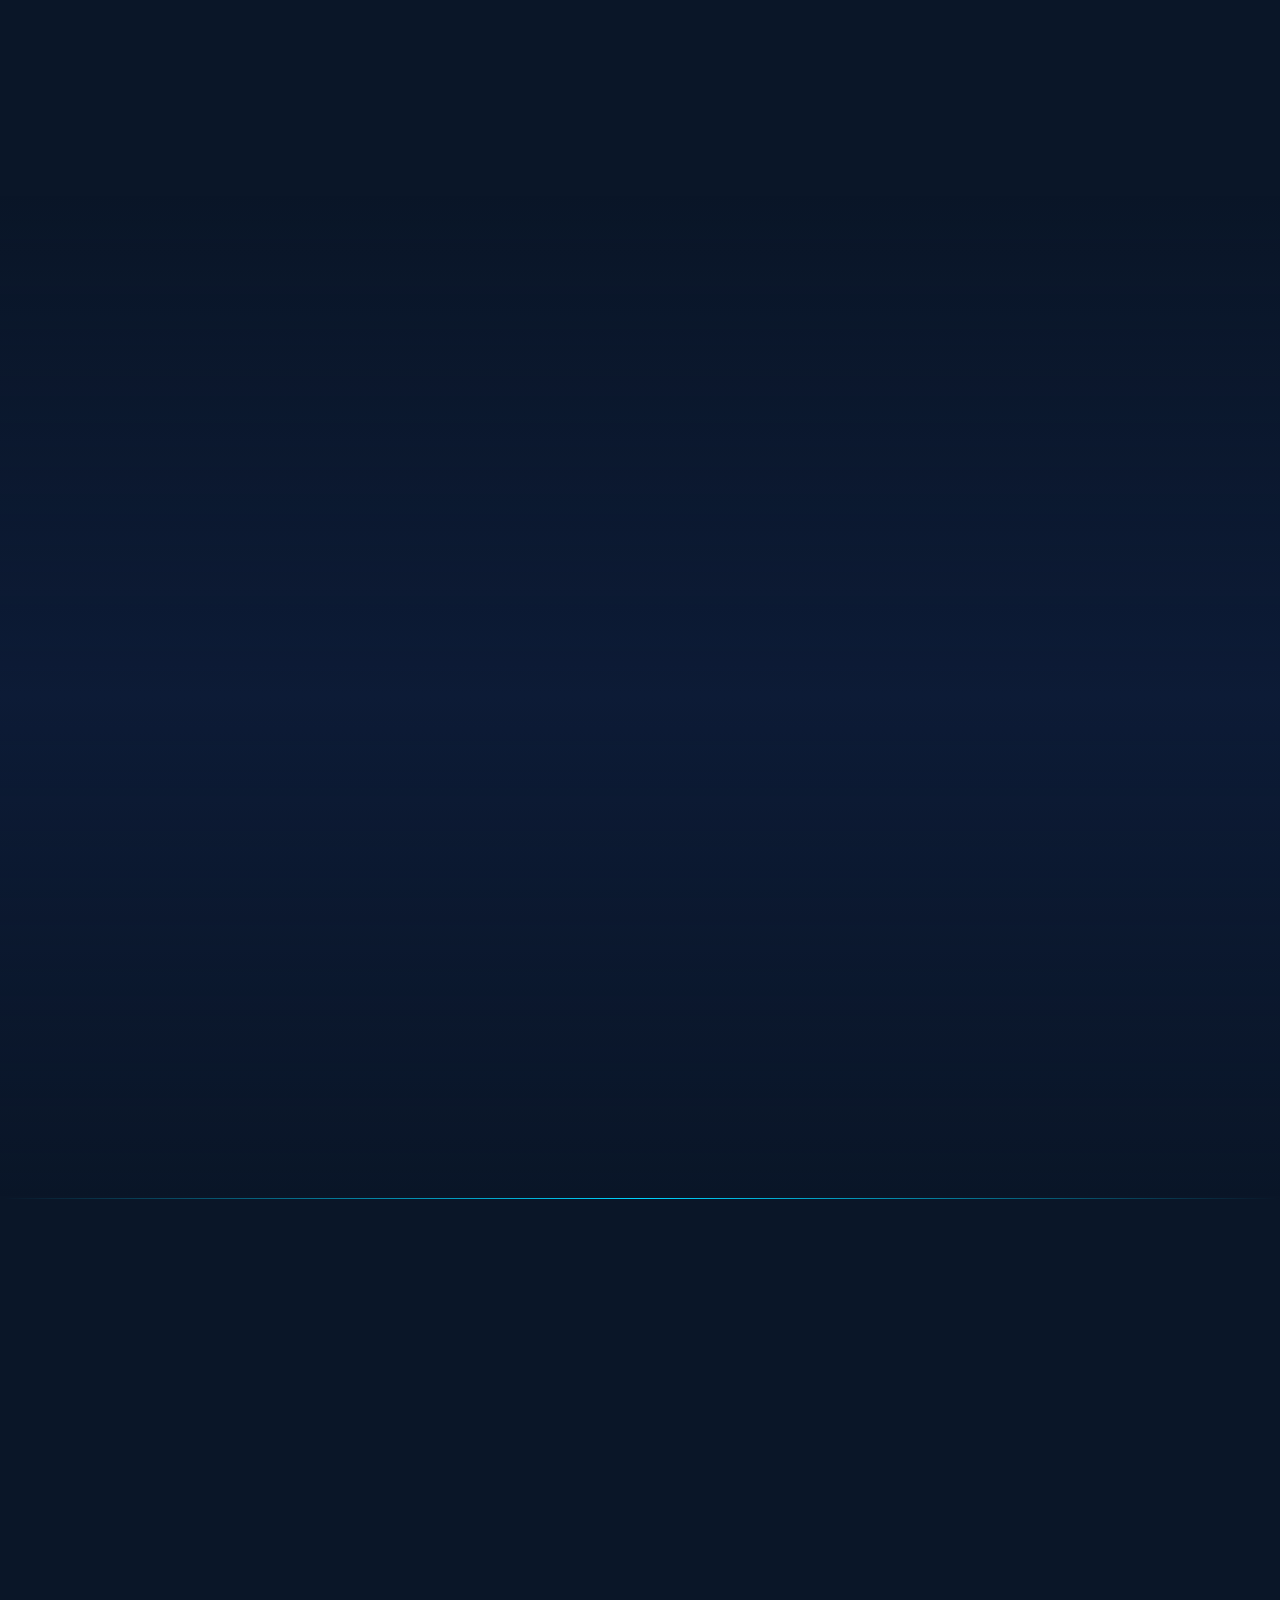
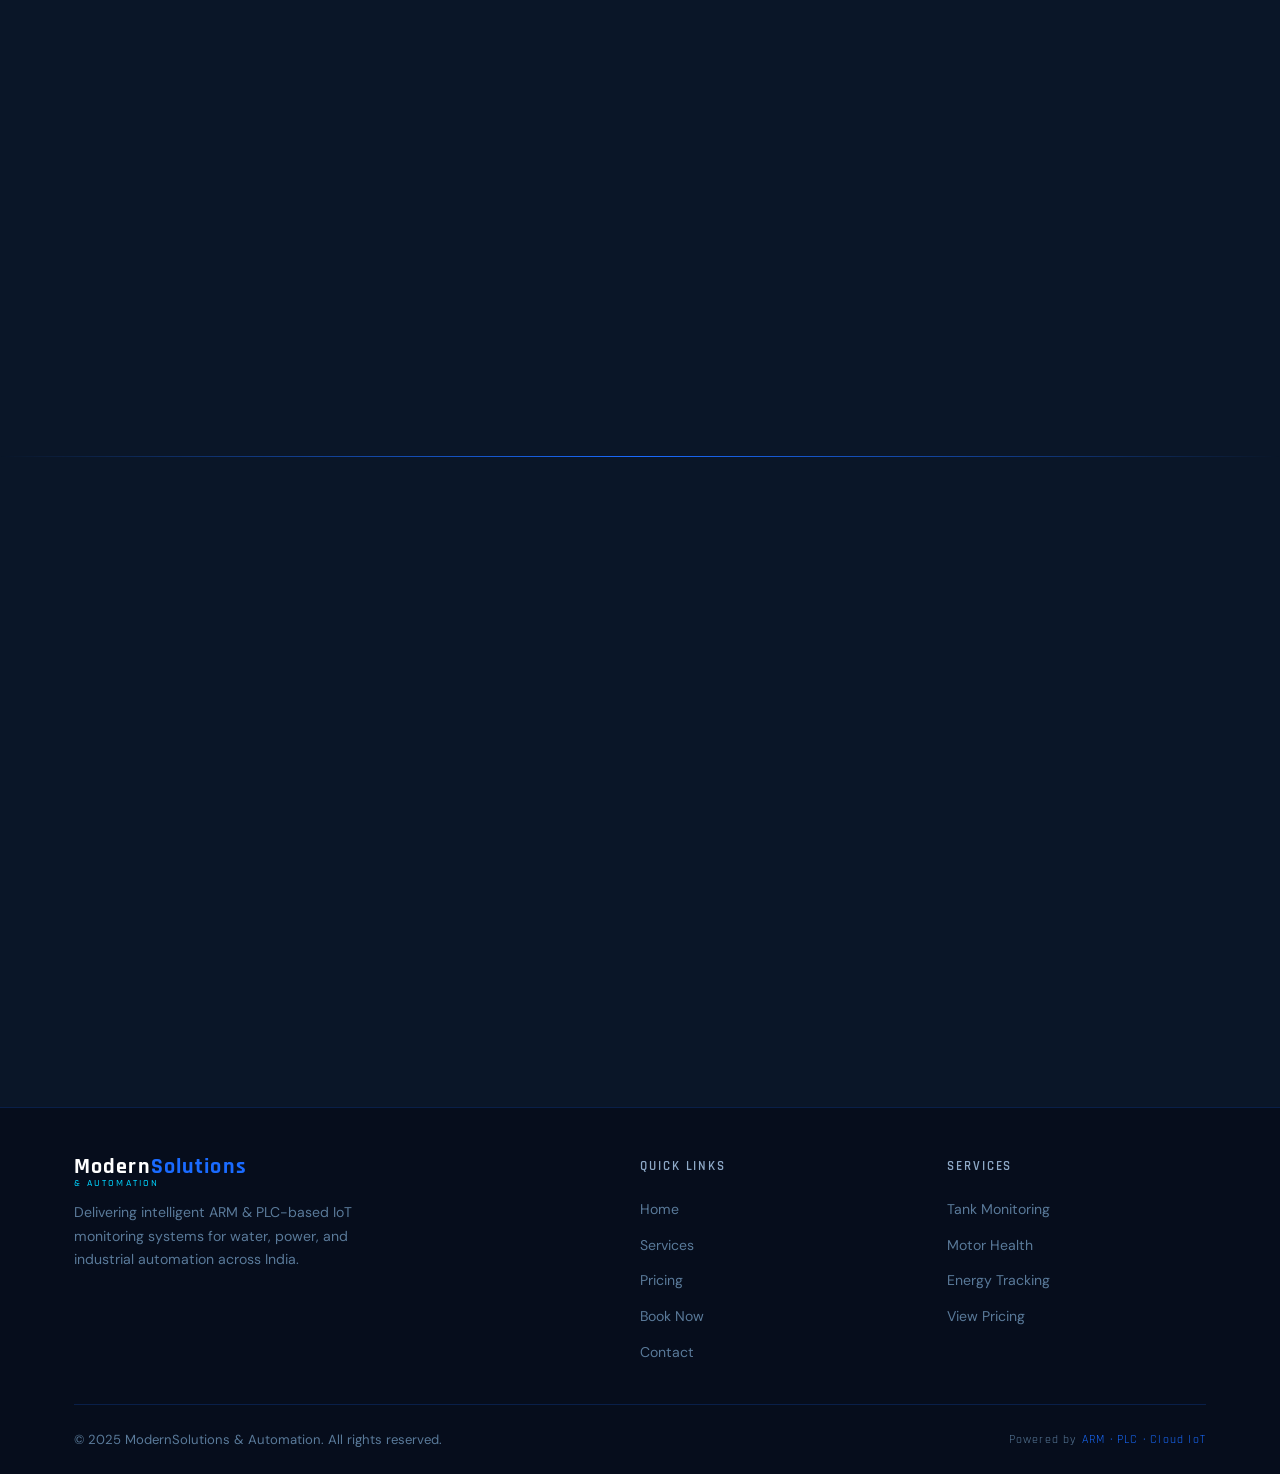
==== commit 0d09d979: "seperated css and html" ====
--- a/index.html
+++ b/index.html
@@ -6,1280 +6,7 @@
 <title>ModernSolutions & Automation | Smart Industrial Monitoring</title>
 <link rel="preconnect" href="https://fonts.googleapis.com">
 <link href="https://fonts.googleapis.com/css2?family=Rajdhani:wght@400;500;600;700&family=DM+Sans:ital,wght@0,300;0,400;0,500;0,600;1,300&display=swap" rel="stylesheet">
-<style>
-/* ===========================
-   CSS CUSTOM PROPERTIES
-=========================== */
-:root {
-  --navy: #0a1628;
-  --navy-mid: #0f2044;
-  --blue: #1a6bff;
-  --blue-glow: #2979ff;
-  --cyan: #00d4ff;
-  --steel: #1e3a5f;
-  --slate: #263d5a;
-  --text-primary: #e8f0fe;
-  --text-secondary: #8faac8;
-  --text-muted: #5a7a9a;
-  --border: rgba(26,107,255,0.2);
-  --border-glow: rgba(0,212,255,0.3);
-  --card-bg: rgba(15,32,68,0.8);
-  --card-border: rgba(26,107,255,0.15);
-  --success: #00e5a0;
-  --warning: #ffb800;
-  --font-display: 'Rajdhani', sans-serif;
-  --font-body: 'DM Sans', sans-serif;
-  --transition: 0.25s cubic-bezier(0.4, 0, 0.2, 1);
-  --shadow-blue: 0 0 40px rgba(26,107,255,0.15);
-  --shadow-card: 0 8px 32px rgba(0,0,0,0.4);
-}
-
-/* ===========================
-   RESET & BASE
-=========================== */
-*, *::before, *::after { box-sizing: border-box; margin: 0; padding: 0; }
-
-html { scroll-behavior: smooth; font-size: 16px; }
-
-body {
-  font-family: var(--font-body);
-  background: var(--navy);
-  color: var(--text-primary);
-  line-height: 1.6;
-  overflow-x: hidden;
-}
-
-/* Scanline texture overlay */
-body::before {
-  content: '';
-  position: fixed;
-  inset: 0;
-  background: repeating-linear-gradient(
-    0deg,
-    transparent,
-    transparent 2px,
-    rgba(0,0,0,0.03) 2px,
-    rgba(0,0,0,0.03) 4px
-  );
-  pointer-events: none;
-  z-index: 9999;
-}
-
-a { text-decoration: none; color: inherit; }
-ul { list-style: none; }
-img { max-width: 100%; display: block; }
-
-.container {
-  max-width: 1180px;
-  margin: 0 auto;
-  padding: 0 24px;
-}
-
-/* ===========================
-   UTILITY CLASSES
-=========================== */
-.section-tag {
-  display: inline-flex;
-  align-items: center;
-  gap: 8px;
-  font-family: var(--font-display);
-  font-size: 13px;
-  font-weight: 600;
-  letter-spacing: 0.15em;
-  text-transform: uppercase;
-  color: var(--cyan);
-  border: 1px solid rgba(0,212,255,0.3);
-  padding: 6px 14px;
-  border-radius: 2px;
-  margin-bottom: 20px;
-}
-
-.section-tag::before {
-  content: '';
-  width: 6px; height: 6px;
-  background: var(--cyan);
-  border-radius: 50%;
-  animation: pulse-dot 2s infinite;
-}
-
-@keyframes pulse-dot {
-  0%, 100% { opacity: 1; transform: scale(1); }
-  50% { opacity: 0.4; transform: scale(0.7); }
-}
-
-.section-title {
-  font-family: var(--font-display);
-  font-size: clamp(2rem, 5vw, 3rem);
-  font-weight: 700;
-  line-height: 1.15;
-  color: #fff;
-  margin-bottom: 16px;
-}
-
-.section-subtitle {
-  font-size: 1.05rem;
-  color: var(--text-secondary);
-  font-weight: 300;
-  max-width: 600px;
-}
-
-.btn {
-  display: inline-flex;
-  align-items: center;
-  gap: 8px;
-  font-family: var(--font-display);
-  font-size: 1rem;
-  font-weight: 600;
-  letter-spacing: 0.05em;
-  padding: 14px 32px;
-  border-radius: 3px;
-  border: none;
-  cursor: pointer;
-  transition: var(--transition);
-  text-transform: uppercase;
-}
-
-.btn-primary {
-  background: var(--blue);
-  color: #fff;
-  box-shadow: 0 0 24px rgba(26,107,255,0.4);
-}
-
-.btn-primary:hover {
-  background: var(--blue-glow);
-  box-shadow: 0 0 40px rgba(26,107,255,0.6);
-  transform: translateY(-2px);
-}
-
-.btn-outline {
-  background: transparent;
-  color: var(--cyan);
-  border: 1px solid var(--cyan);
-}
-
-.btn-outline:hover {
-  background: rgba(0,212,255,0.1);
-  box-shadow: 0 0 20px rgba(0,212,255,0.2);
-  transform: translateY(-2px);
-}
-
-/* ===========================
-   NAVBAR
-=========================== */
-#navbar {
-  position: fixed;
-  top: 0; left: 0; right: 0;
-  z-index: 1000;
-  padding: 0;
-  transition: all 0.3s ease;
-}
-
-#navbar.scrolled {
-  background: rgba(10,22,40,0.95);
-  backdrop-filter: blur(20px);
-  -webkit-backdrop-filter: blur(20px);
-  border-bottom: 1px solid var(--border);
-  box-shadow: var(--shadow-blue);
-}
-
-.nav-inner {
-  display: flex;
-  align-items: center;
-  justify-content: space-between;
-  height: 72px;
-}
-
-.nav-logo {
-  display: flex;
-  flex-direction: column;
-  line-height: 1;
-}
-
-.nav-logo-main {
-  font-family: var(--font-display);
-  font-size: 1.4rem;
-  font-weight: 700;
-  color: #fff;
-  letter-spacing: 0.05em;
-}
-
-.nav-logo-sub {
-  font-family: var(--font-display);
-  font-size: 0.65rem;
-  font-weight: 500;
-  color: var(--cyan);
-  letter-spacing: 0.2em;
-  text-transform: uppercase;
-}
-
-.nav-logo .accent { color: var(--blue); }
-
-.nav-menu {
-  display: flex;
-  align-items: center;
-  gap: 36px;
-}
-
-.nav-menu a {
-  font-family: var(--font-display);
-  font-size: 0.9rem;
-  font-weight: 600;
-  letter-spacing: 0.08em;
-  text-transform: uppercase;
-  color: var(--text-secondary);
-  transition: var(--transition);
-  position: relative;
-}
-
-.nav-menu a::after {
-  content: '';
-  position: absolute;
-  bottom: -4px; left: 0;
-  width: 0; height: 2px;
-  background: var(--cyan);
-  transition: var(--transition);
-}
-
-.nav-menu a:hover { color: #fff; }
-.nav-menu a:hover::after { width: 100%; }
-
-.nav-cta {
-  background: var(--blue) !important;
-  color: #fff !important;
-  padding: 8px 20px;
-  border-radius: 2px;
-  box-shadow: 0 0 16px rgba(26,107,255,0.3);
-}
-
-.nav-cta:hover {
-  background: var(--blue-glow) !important;
-  box-shadow: 0 0 28px rgba(26,107,255,0.5) !important;
-  transform: none;
-}
-
-.nav-cta::after { display: none !important; }
-
-/* Hamburger */
-.hamburger {
-  display: none;
-  flex-direction: column;
-  gap: 5px;
-  cursor: pointer;
-  padding: 8px;
-  background: none;
-  border: none;
-}
-
-.hamburger span {
-  width: 24px; height: 2px;
-  background: var(--text-primary);
-  transition: var(--transition);
-  display: block;
-}
-
-/* Mobile menu */
-.mobile-menu {
-  display: none;
-  position: fixed;
-  top: 72px; left: 0; right: 0;
-  background: rgba(10,22,40,0.98);
-  backdrop-filter: blur(20px);
-  border-bottom: 1px solid var(--border);
-  z-index: 999;
-  padding: 20px 24px;
-  flex-direction: column;
-  gap: 0;
-}
-
-.mobile-menu.open { display: flex; }
-
-.mobile-menu a {
-  font-family: var(--font-display);
-  font-size: 1.1rem;
-  font-weight: 600;
-  letter-spacing: 0.08em;
-  text-transform: uppercase;
-  color: var(--text-secondary);
-  padding: 16px 0;
-  border-bottom: 1px solid var(--border);
-  transition: var(--transition);
-}
-
-.mobile-menu a:hover { color: var(--cyan); }
-.mobile-menu a:last-child { border-bottom: none; }
-
-/* ===========================
-   HERO SECTION
-=========================== */
-#hero {
-  min-height: 100vh;
-  display: flex;
-  align-items: center;
-  position: relative;
-  overflow: hidden;
-  padding: 120px 0 80px;
-}
-
-/* Animated grid background */
-#hero::before {
-  content: '';
-  position: absolute;
-  inset: 0;
-  background-image:
-    linear-gradient(rgba(26,107,255,0.06) 1px, transparent 1px),
-    linear-gradient(90deg, rgba(26,107,255,0.06) 1px, transparent 1px);
-  background-size: 60px 60px;
-  animation: grid-drift 20s linear infinite;
-}
-
-@keyframes grid-drift {
-  0% { background-position: 0 0; }
-  100% { background-position: 60px 60px; }
-}
-
-/* Glow orbs */
-#hero::after {
-  content: '';
-  position: absolute;
-  top: 20%; left: 60%;
-  width: 600px; height: 600px;
-  background: radial-gradient(circle, rgba(26,107,255,0.12) 0%, transparent 70%);
-  pointer-events: none;
-  animation: orb-float 8s ease-in-out infinite;
-}
-
-@keyframes orb-float {
-  0%, 100% { transform: translate(0, 0); }
-  50% { transform: translate(-30px, 20px); }
-}
-
-.hero-inner {
-  position: relative;
-  z-index: 1;
-  display: grid;
-  grid-template-columns: 1fr 1fr;
-  gap: 60px;
-  align-items: center;
-}
-
-.hero-badge {
-  display: inline-flex;
-  align-items: center;
-  gap: 10px;
-  background: rgba(0,212,255,0.08);
-  border: 1px solid rgba(0,212,255,0.25);
-  border-radius: 2px;
-  padding: 8px 16px;
-  margin-bottom: 28px;
-  font-size: 0.8rem;
-  font-weight: 500;
-  color: var(--cyan);
-  letter-spacing: 0.1em;
-  font-family: var(--font-display);
-  text-transform: uppercase;
-}
-
-.hero-badge-dot {
-  width: 8px; height: 8px;
-  background: var(--cyan);
-  border-radius: 50%;
-  animation: live-blink 1.5s ease-in-out infinite;
-  box-shadow: 0 0 8px var(--cyan);
-}
-
-@keyframes live-blink {
-  0%, 100% { opacity: 1; }
-  50% { opacity: 0.2; }
-}
-
-.hero-title {
-  font-family: var(--font-display);
-  font-size: clamp(2.4rem, 5vw, 3.8rem);
-  font-weight: 700;
-  line-height: 1.1;
-  color: #fff;
-  margin-bottom: 24px;
-}
-
-.hero-title .highlight {
-  color: var(--cyan);
-  position: relative;
-}
-
-.hero-subtitle {
-  font-size: 1.1rem;
-  color: var(--text-secondary);
-  font-weight: 300;
-  max-width: 520px;
-  margin-bottom: 40px;
-  line-height: 1.7;
-}
-
-.hero-actions {
-  display: flex;
-  gap: 16px;
-  flex-wrap: wrap;
-  margin-bottom: 56px;
-}
-
-.hero-stats {
-  display: grid;
-  grid-template-columns: repeat(3, 1fr);
-  gap: 24px;
-}
-
-.hero-stat {
-  padding: 20px;
-  border: 1px solid var(--card-border);
-  border-left: 3px solid var(--blue);
-  background: var(--card-bg);
-  backdrop-filter: blur(10px);
-}
-
-.hero-stat-num {
-  font-family: var(--font-display);
-  font-size: 2rem;
-  font-weight: 700;
-  color: #fff;
-  line-height: 1;
-  margin-bottom: 6px;
-}
-
-.hero-stat-num span { color: var(--cyan); }
-
-.hero-stat-label {
-  font-size: 0.78rem;
-  color: var(--text-muted);
-  text-transform: uppercase;
-  letter-spacing: 0.1em;
-  font-weight: 500;
-}
-
-/* Dashboard mockup */
-.hero-visual {
-  position: relative;
-}
-
-.dashboard-frame {
-  background: var(--navy-mid);
-  border: 1px solid var(--border);
-  border-radius: 8px;
-  padding: 20px;
-  box-shadow: var(--shadow-card), 0 0 60px rgba(26,107,255,0.1);
-  position: relative;
-  overflow: hidden;
-}
-
-.dashboard-frame::before {
-  content: '';
-  position: absolute;
-  top: 0; left: 0; right: 0;
-  height: 3px;
-  background: linear-gradient(90deg, var(--blue), var(--cyan));
-}
-
-.dash-topbar {
-  display: flex;
-  align-items: center;
-  gap: 8px;
-  margin-bottom: 20px;
-}
-
-.dash-dot {
-  width: 10px; height: 10px;
-  border-radius: 50%;
-}
-
-.dash-dot:nth-child(1) { background: #ff5f57; }
-.dash-dot:nth-child(2) { background: #ffbd2e; }
-.dash-dot:nth-child(3) { background: #27c93f; }
-
-.dash-title {
-  font-family: var(--font-display);
-  font-size: 0.75rem;
-  color: var(--text-muted);
-  letter-spacing: 0.1em;
-  margin-left: 8px;
-}
-
-.dash-metrics {
-  display: grid;
-  grid-template-columns: 1fr 1fr;
-  gap: 12px;
-  margin-bottom: 16px;
-}
-
-.dash-metric {
-  background: rgba(10,22,40,0.7);
-  border: 1px solid var(--card-border);
-  padding: 14px;
-  border-radius: 4px;
-}
-
-.dash-metric-label {
-  font-size: 0.68rem;
-  color: var(--text-muted);
-  text-transform: uppercase;
-  letter-spacing: 0.1em;
-  margin-bottom: 6px;
-}
-
-.dash-metric-value {
-  font-family: var(--font-display);
-  font-size: 1.5rem;
-  font-weight: 700;
-  color: #fff;
-}
-
-.dash-metric-value.ok { color: var(--success); }
-.dash-metric-value.warn { color: var(--warning); }
-.dash-metric-value.cyan { color: var(--cyan); }
-
-.dash-chart {
-  background: rgba(10,22,40,0.7);
-  border: 1px solid var(--card-border);
-  border-radius: 4px;
-  padding: 14px;
-  margin-bottom: 12px;
-}
-
-.dash-chart-label {
-  font-size: 0.68rem;
-  color: var(--text-muted);
-  text-transform: uppercase;
-  letter-spacing: 0.1em;
-  margin-bottom: 12px;
-}
-
-.chart-bars {
-  display: flex;
-  align-items: flex-end;
-  gap: 6px;
-  height: 60px;
-}
-
-.chart-bar {
-  flex: 1;
-  background: linear-gradient(180deg, var(--blue), rgba(26,107,255,0.3));
-  border-radius: 2px 2px 0 0;
-  animation: bar-grow 1s ease-out;
-}
-
-@keyframes bar-grow {
-  from { transform: scaleY(0); transform-origin: bottom; }
-  to { transform: scaleY(1); transform-origin: bottom; }
-}
-
-.dash-alerts {
-  display: flex;
-  flex-direction: column;
-  gap: 8px;
-}
-
-.dash-alert {
-  display: flex;
-  align-items: center;
-  gap: 10px;
-  padding: 10px 12px;
-  border-radius: 4px;
-  font-size: 0.78rem;
-  font-weight: 500;
-}
-
-.dash-alert.ok { background: rgba(0,229,160,0.1); color: var(--success); border: 1px solid rgba(0,229,160,0.2); }
-.dash-alert.warn { background: rgba(255,184,0,0.1); color: var(--warning); border: 1px solid rgba(255,184,0,0.2); }
-
-.alert-icon { font-size: 1rem; }
-
-/* ===========================
-   SERVICES SECTION
-=========================== */
-#services {
-  padding: 100px 0;
-  position: relative;
-}
-
-#services::before {
-  content: '';
-  position: absolute;
-  left: 0; right: 0;
-  top: 0; height: 1px;
-  background: linear-gradient(90deg, transparent, var(--blue), transparent);
-}
-
-.services-header {
-  text-align: center;
-  margin-bottom: 64px;
-}
-
-.services-header .section-subtitle {
-  margin: 0 auto;
-}
-
-.services-grid {
-  display: grid;
-  grid-template-columns: repeat(3, 1fr);
-  gap: 24px;
-}
-
-.service-card {
-  background: var(--card-bg);
-  border: 1px solid var(--card-border);
-  border-radius: 4px;
-  padding: 36px 28px;
-  transition: var(--transition);
-  position: relative;
-  overflow: hidden;
-  cursor: default;
-  backdrop-filter: blur(10px);
-}
-
-.service-card::before {
-  content: '';
-  position: absolute;
-  top: 0; left: 0; right: 0;
-  height: 0;
-  background: linear-gradient(180deg, rgba(26,107,255,0.08), transparent);
-  transition: height 0.4s ease;
-}
-
-.service-card:hover {
-  border-color: rgba(26,107,255,0.4);
-  transform: translateY(-6px);
-  box-shadow: var(--shadow-blue), var(--shadow-card);
-}
-
-.service-card:hover::before { height: 100%; }
-
-.service-icon {
-  width: 60px; height: 60px;
-  background: rgba(26,107,255,0.12);
-  border: 1px solid rgba(26,107,255,0.25);
-  border-radius: 4px;
-  display: flex;
-  align-items: center;
-  justify-content: center;
-  font-size: 1.8rem;
-  margin-bottom: 24px;
-  transition: var(--transition);
-}
-
-.service-card:hover .service-icon {
-  background: rgba(26,107,255,0.2);
-  border-color: var(--blue);
-  box-shadow: 0 0 20px rgba(26,107,255,0.3);
-}
-
-.service-name {
-  font-family: var(--font-display);
-  font-size: 1.3rem;
-  font-weight: 700;
-  color: #fff;
-  margin-bottom: 12px;
-}
-
-.service-desc {
-  font-size: 0.9rem;
-  color: var(--text-secondary);
-  line-height: 1.7;
-  margin-bottom: 20px;
-}
-
-.service-features {
-  display: flex;
-  flex-direction: column;
-  gap: 8px;
-}
-
-.service-feature {
-  display: flex;
-  align-items: center;
-  gap: 8px;
-  font-size: 0.82rem;
-  color: var(--text-muted);
-}
-
-.service-feature::before {
-  content: '▸';
-  color: var(--cyan);
-  font-size: 0.7rem;
-}
-
-/* ===========================
-   PRICING SECTION
-=========================== */
-#pricing {
-  padding: 100px 0;
-  background: linear-gradient(180deg, transparent 0%, rgba(15,32,68,0.5) 50%, transparent 100%);
-  position: relative;
-}
-
-.pricing-header {
-  text-align: center;
-  margin-bottom: 64px;
-}
-
-.pricing-header .section-subtitle { margin: 0 auto; }
-
-.pricing-grid {
-  display: grid;
-  grid-template-columns: repeat(3, 1fr);
-  gap: 24px;
-  align-items: start;
-}
-
-.pricing-card {
-  background: var(--card-bg);
-  border: 1px solid var(--card-border);
-  border-radius: 4px;
-  padding: 36px 28px;
-  transition: var(--transition);
-  position: relative;
-  backdrop-filter: blur(10px);
-}
-
-.pricing-card.featured {
-  border-color: var(--blue);
-  box-shadow: var(--shadow-blue);
-  transform: scale(1.03);
-}
-
-.pricing-card.featured::before {
-  content: 'MOST POPULAR';
-  position: absolute;
-  top: -1px; left: 50%; transform: translateX(-50%);
-  background: var(--blue);
-  color: #fff;
-  font-family: var(--font-display);
-  font-size: 0.65rem;
-  font-weight: 700;
-  letter-spacing: 0.15em;
-  padding: 5px 16px;
-  border-radius: 0 0 4px 4px;
-}
-
-.pricing-card:hover:not(.featured) {
-  border-color: rgba(26,107,255,0.35);
-  transform: translateY(-4px);
-  box-shadow: var(--shadow-card);
-}
-
-.plan-name {
-  font-family: var(--font-display);
-  font-size: 0.8rem;
-  font-weight: 600;
-  letter-spacing: 0.2em;
-  text-transform: uppercase;
-  color: var(--text-muted);
-  margin-bottom: 20px;
-}
-
-.plan-setup {
-  font-family: var(--font-display);
-  font-size: 2.6rem;
-  font-weight: 700;
-  color: #fff;
-  line-height: 1;
-  margin-bottom: 4px;
-}
-
-.plan-setup .rupee { font-size: 1.4rem; color: var(--text-secondary); }
-
-.plan-setup-label {
-  font-size: 0.8rem;
-  color: var(--text-muted);
-  margin-bottom: 12px;
-}
-
-.plan-monthly {
-  font-family: var(--font-display);
-  font-size: 1.1rem;
-  font-weight: 600;
-  color: var(--cyan);
-  margin-bottom: 28px;
-  padding-bottom: 28px;
-  border-bottom: 1px solid var(--border);
-}
-
-.plan-features {
-  display: flex;
-  flex-direction: column;
-  gap: 12px;
-  margin-bottom: 32px;
-}
-
-.plan-feature {
-  display: flex;
-  align-items: center;
-  gap: 12px;
-  font-size: 0.88rem;
-  color: var(--text-secondary);
-}
-
-.plan-feature-icon {
-  width: 18px; height: 18px;
-  background: rgba(0,229,160,0.12);
-  border-radius: 50%;
-  display: flex;
-  align-items: center;
-  justify-content: center;
-  font-size: 0.6rem;
-  color: var(--success);
-  flex-shrink: 0;
-}
-
-/* ===========================
-   BOOKING SECTION
-=========================== */
-#book {
-  padding: 100px 0;
-  position: relative;
-}
-
-#book::before {
-  content: '';
-  position: absolute;
-  left: 0; right: 0;
-  top: 0; height: 1px;
-  background: linear-gradient(90deg, transparent, var(--cyan), transparent);
-}
-
-.book-inner {
-  display: grid;
-  grid-template-columns: 1fr 1.4fr;
-  gap: 64px;
-  align-items: start;
-}
-
-.book-info {
-  position: sticky;
-  top: 100px;
-}
-
-.book-info-item {
-  display: flex;
-  align-items: flex-start;
-  gap: 16px;
-  margin-bottom: 28px;
-}
-
-.book-info-icon {
-  width: 44px; height: 44px;
-  background: rgba(26,107,255,0.1);
-  border: 1px solid rgba(26,107,255,0.2);
-  border-radius: 3px;
-  display: flex;
-  align-items: center;
-  justify-content: center;
-  font-size: 1.2rem;
-  flex-shrink: 0;
-}
-
-.book-info-text h4 {
-  font-family: var(--font-display);
-  font-size: 1rem;
-  font-weight: 600;
-  color: #fff;
-  margin-bottom: 4px;
-}
-
-.book-info-text p {
-  font-size: 0.85rem;
-  color: var(--text-muted);
-}
-
-/* Form */
-.booking-form {
-  background: var(--card-bg);
-  border: 1px solid var(--card-border);
-  border-radius: 4px;
-  padding: 40px;
-  backdrop-filter: blur(10px);
-}
-
-.form-title {
-  font-family: var(--font-display);
-  font-size: 1.6rem;
-  font-weight: 700;
-  color: #fff;
-  margin-bottom: 8px;
-}
-
-.form-subtitle {
-  font-size: 0.88rem;
-  color: var(--text-muted);
-  margin-bottom: 32px;
-}
-
-.form-grid {
-  display: grid;
-  grid-template-columns: 1fr 1fr;
-  gap: 20px;
-}
-
-.form-group {
-  display: flex;
-  flex-direction: column;
-  gap: 8px;
-}
-
-.form-group.full { grid-column: 1 / -1; }
-
-.form-group label {
-  font-family: var(--font-display);
-  font-size: 0.78rem;
-  font-weight: 600;
-  letter-spacing: 0.1em;
-  text-transform: uppercase;
-  color: var(--text-muted);
-}
-
-.form-group input,
-.form-group select,
-.form-group textarea {
-  background: rgba(10,22,40,0.8);
-  border: 1px solid rgba(26,107,255,0.2);
-  border-radius: 3px;
-  padding: 12px 16px;
-  font-family: var(--font-body);
-  font-size: 0.9rem;
-  color: var(--text-primary);
-  transition: var(--transition);
-  outline: none;
-  width: 100%;
-  appearance: none;
-}
-
-.form-group select {
-  background-image: url("data:image/svg+xml,%3Csvg xmlns='http://www.w3.org/2000/svg' width='12' height='8' viewBox='0 0 12 8'%3E%3Cpath d='M1 1l5 5 5-5' stroke='%235a7a9a' stroke-width='2' fill='none' stroke-linecap='round'/%3E%3C/svg%3E");
-  background-repeat: no-repeat;
-  background-position: right 16px center;
-  cursor: pointer;
-}
-
-.form-group select option {
-  background: var(--navy-mid);
-  color: var(--text-primary);
-}
-
-.form-group textarea {
-  resize: vertical;
-  min-height: 100px;
-}
-
-.form-group input:focus,
-.form-group select:focus,
-.form-group textarea:focus {
-  border-color: var(--blue);
-  box-shadow: 0 0 0 3px rgba(26,107,255,0.1);
-  background: rgba(10,22,40,0.95);
-}
-
-.form-group input.error,
-.form-group select.error,
-.form-group textarea.error {
-  border-color: #ff4d4d;
-}
-
-.error-msg {
-  font-size: 0.75rem;
-  color: #ff6b6b;
-  display: none;
-}
-
-.error-msg.show { display: block; }
-
-.form-group input::placeholder,
-.form-group textarea::placeholder {
-  color: var(--text-muted);
-}
-
-.btn-submit {
-  width: 100%;
-  justify-content: center;
-  padding: 16px;
-  font-size: 1rem;
-  margin-top: 8px;
-}
-
-/* Success message */
-.success-message {
-  display: none;
-  background: rgba(0,229,160,0.08);
-  border: 1px solid rgba(0,229,160,0.25);
-  border-radius: 4px;
-  padding: 24px;
-  text-align: center;
-  margin-top: 20px;
-}
-
-.success-message.show { display: block; }
-
-.success-icon {
-  font-size: 2.5rem;
-  margin-bottom: 12px;
-}
-
-.success-message h3 {
-  font-family: var(--font-display);
-  font-size: 1.3rem;
-  color: var(--success);
-  margin-bottom: 8px;
-}
-
-.success-message p {
-  font-size: 0.88rem;
-  color: var(--text-secondary);
-}
-
-/* ===========================
-   CONTACT SECTION
-=========================== */
-#contact {
-  padding: 100px 0 60px;
-  position: relative;
-}
-
-#contact::before {
-  content: '';
-  position: absolute;
-  left: 0; right: 0;
-  top: 0; height: 1px;
-  background: linear-gradient(90deg, transparent, var(--blue), transparent);
-}
-
-.contact-grid {
-  display: grid;
-  grid-template-columns: 1fr 1fr 1fr;
-  gap: 24px;
-  margin-top: 48px;
-}
-
-.contact-card {
-  background: var(--card-bg);
-  border: 1px solid var(--card-border);
-  border-radius: 4px;
-  padding: 32px 24px;
-  text-align: center;
-  transition: var(--transition);
-  backdrop-filter: blur(10px);
-}
-
-.contact-card:hover {
-  border-color: rgba(26,107,255,0.35);
-  transform: translateY(-4px);
-  box-shadow: var(--shadow-blue);
-}
-
-.contact-card-icon {
-  font-size: 2.2rem;
-  margin-bottom: 16px;
-}
-
-.contact-card h3 {
-  font-family: var(--font-display);
-  font-size: 1rem;
-  font-weight: 600;
-  color: var(--text-secondary);
-  text-transform: uppercase;
-  letter-spacing: 0.1em;
-  margin-bottom: 8px;
-}
-
-.contact-card p {
-  font-size: 1rem;
-  color: #fff;
-  font-weight: 500;
-}
-
-.contact-card a {
-  color: var(--cyan);
-  transition: var(--transition);
-}
-
-.contact-card a:hover { color: #fff; }
-
-.whatsapp-btn {
-  display: inline-flex;
-  align-items: center;
-  gap: 10px;
-  background: #25d366;
-  color: #fff !important;
-  padding: 12px 28px;
-  border-radius: 3px;
-  font-family: var(--font-display);
-  font-size: 0.9rem;
-  font-weight: 700;
-  letter-spacing: 0.05em;
-  text-transform: uppercase;
-  transition: var(--transition);
-  margin-top: 8px;
-}
-
-.whatsapp-btn:hover {
-  background: #20b558;
-  transform: translateY(-2px);
-  box-shadow: 0 8px 20px rgba(37,211,102,0.3);
-}
-
-/* ===========================
-   FOOTER
-=========================== */
-footer {
-  background: rgba(5,12,25,0.8);
-  border-top: 1px solid var(--border);
-  padding: 48px 0 24px;
-}
-
-.footer-inner {
-  display: grid;
-  grid-template-columns: 2fr 1fr 1fr;
-  gap: 48px;
-  margin-bottom: 40px;
-}
-
-.footer-brand p {
-  font-size: 0.88rem;
-  color: var(--text-muted);
-  margin-top: 12px;
-  max-width: 300px;
-  line-height: 1.7;
-}
-
-.footer-col h4 {
-  font-family: var(--font-display);
-  font-size: 0.8rem;
-  font-weight: 600;
-  letter-spacing: 0.15em;
-  text-transform: uppercase;
-  color: var(--text-secondary);
-  margin-bottom: 20px;
-}
-
-.footer-links {
-  display: flex;
-  flex-direction: column;
-  gap: 10px;
-}
-
-.footer-links a {
-  font-size: 0.88rem;
-  color: var(--text-muted);
-  transition: var(--transition);
-}
-
-.footer-links a:hover { color: var(--cyan); }
-
-.footer-bottom {
-  border-top: 1px solid var(--border);
-  padding-top: 24px;
-  display: flex;
-  align-items: center;
-  justify-content: space-between;
-  flex-wrap: wrap;
-  gap: 12px;
-}
-
-.footer-copyright {
-  font-size: 0.82rem;
-  color: var(--text-muted);
-}
-
-.footer-tech {
-  font-family: var(--font-display);
-  font-size: 0.75rem;
-  color: var(--text-muted);
-  letter-spacing: 0.1em;
-}
-
-.footer-tech span { color: var(--blue); }
-
-/* ===========================
-   FLOATING WHATSAPP
-=========================== */
-.float-whatsapp {
-  position: fixed;
-  bottom: 28px;
-  right: 28px;
-  z-index: 998;
-  width: 56px; height: 56px;
-  background: #25d366;
-  border-radius: 50%;
-  display: flex;
-  align-items: center;
-  justify-content: center;
-  font-size: 1.6rem;
-  box-shadow: 0 4px 20px rgba(37,211,102,0.5);
-  transition: var(--transition);
-  text-decoration: none;
-}
-
-.float-whatsapp:hover {
-  transform: scale(1.1);
-  box-shadow: 0 8px 30px rgba(37,211,102,0.6);
-}
-
-.float-whatsapp::before {
-  content: '';
-  position: absolute;
-  inset: -6px;
-  border-radius: 50%;
-  border: 2px solid rgba(37,211,102,0.3);
-  animation: wa-ring 2s ease-out infinite;
-}
-
-@keyframes wa-ring {
-  0% { transform: scale(1); opacity: 1; }
-  100% { transform: scale(1.4); opacity: 0; }
-}
-
-/* ===========================
-   SCROLL ANIMATIONS
-=========================== */
-.fade-up {
-  opacity: 0;
-  transform: translateY(30px);
-  transition: opacity 0.6s ease, transform 0.6s ease;
-}
-
-.fade-up.visible {
-  opacity: 1;
-  transform: translateY(0);
-}
-
-/* ===========================
-   RESPONSIVE
-=========================== */
-@media (max-width: 1024px) {
-  .hero-inner { grid-template-columns: 1fr; gap: 48px; }
-  .hero-visual { display: none; }
-  .services-grid { grid-template-columns: 1fr 1fr; }
-  .pricing-grid { grid-template-columns: 1fr; max-width: 480px; margin: 0 auto; }
-  .pricing-card.featured { transform: none; }
-  .book-inner { grid-template-columns: 1fr; }
-  .book-info { position: static; }
-  .contact-grid { grid-template-columns: 1fr 1fr; }
-  .footer-inner { grid-template-columns: 1fr 1fr; }
-}
-
-@media (max-width: 768px) {
-  .nav-menu { display: none; }
-  .hamburger { display: flex; }
-  .services-grid { grid-template-columns: 1fr; }
-  .form-grid { grid-template-columns: 1fr; }
-  .hero-stats { grid-template-columns: 1fr 1fr; }
-  .contact-grid { grid-template-columns: 1fr; }
-  .footer-inner { grid-template-columns: 1fr; gap: 32px; }
-  .footer-bottom { flex-direction: column; text-align: center; }
-  .booking-form { padding: 28px 20px; }
-}
-
-@media (max-width: 480px) {
-  .hero-actions { flex-direction: column; }
-  .hero-stats { grid-template-columns: 1fr; }
-  .btn { width: 100%; justify-content: center; }
-}
-</style>
+<link rel="stylesheet" href="styles.css">
 </head>
 <body>
 
@@ -1738,174 +465,7 @@
   <svg width="28" height="28" viewBox="0 0 24 24" fill="white"><path d="M17.472 14.382c-.297-.149-1.758-.867-2.03-.967-.273-.099-.471-.148-.67.15-.197.297-.767.966-.94 1.164-.173.199-.347.223-.644.075-.297-.15-1.255-.463-2.39-1.475-.883-.788-1.48-1.761-1.653-2.059-.173-.297-.018-.458.13-.606.134-.133.298-.347.446-.52.149-.174.198-.298.298-.497.099-.198.05-.371-.025-.52-.075-.149-.669-1.612-.916-2.207-.242-.579-.487-.5-.669-.51-.173-.008-.371-.01-.57-.01-.198 0-.52.074-.792.372-.272.297-1.04 1.016-1.04 2.479 0 1.462 1.065 2.875 1.213 3.074.149.198 2.096 3.2 5.077 4.487.709.306 1.262.489 1.694.625.712.227 1.36.195 1.871.118.571-.085 1.758-.719 2.006-1.413.248-.694.248-1.289.173-1.413-.074-.124-.272-.198-.57-.347z"/><path d="M12 0C5.373 0 0 5.373 0 12c0 2.122.553 4.116 1.524 5.84L.057 23.273a.75.75 0 00.92.92l5.436-1.469A11.953 11.953 0 0012 24c6.627 0 12-5.373 12-12S18.627 0 12 0zm0 21.75a9.745 9.745 0 01-4.97-1.361l-.358-.212-3.707 1.003.976-3.619-.232-.374A9.75 9.75 0 1112 21.75z"/></svg>
 </a>
 
-<!-- ===========================
-     JAVASCRIPT
-=========================== -->
-<script>
-  /* ==============================
-     NAVBAR — Sticky + Hamburger
-  ============================== */
-  const navbar = document.getElementById('navbar');
-  const hamburger = document.getElementById('hamburger');
-  const mobileMenu = document.getElementById('mobileMenu');
-
-  // Sticky scroll effect
-  window.addEventListener('scroll', () => {
-    navbar.classList.toggle('scrolled', window.scrollY > 20);
-  });
-
-  // Hamburger toggle
-  hamburger.addEventListener('click', () => {
-    mobileMenu.classList.toggle('open');
-  });
-
-  function closeMobileMenu() {
-    mobileMenu.classList.remove('open');
-  }
-
-  // Close on outside click
-  document.addEventListener('click', (e) => {
-    if (!navbar.contains(e.target) && !mobileMenu.contains(e.target)) {
-      closeMobileMenu();
-    }
-  });
-
-  /* ==============================
-     SET MIN DATE ON BOOKING FORM
-  ============================== */
-  const dateInput = document.getElementById('date');
-  if (dateInput) {
-    const tomorrow = new Date();
-    tomorrow.setDate(tomorrow.getDate() + 1);
-    dateInput.min = tomorrow.toISOString().split('T')[0];
-  }
-
-  /* ==============================
-     FORM VALIDATION & SUBMISSION
-  ============================== */
-  const form = document.getElementById('bookingForm');
-  const successMessage = document.getElementById('successMessage');
-
-  function showError(fieldId, show) {
-    const field = document.getElementById(fieldId);
-    const errMsg = document.getElementById(`${fieldId}-error`);
-    if (show) {
-      field.classList.add('error');
-      errMsg.classList.add('show');
-    } else {
-      field.classList.remove('error');
-      errMsg.classList.remove('show');
-    }
-  }
-
-  function validateField(field) {
-    const value = field.value.trim();
-    if (field.id === 'phone') {
-      const isValid = /^[6-9]\d{9}$/.test(value);
-      showError('phone', !isValid);
-      return isValid;
-    }
-    if (field.required && !value) {
-      showError(field.id, true);
-      return false;
-    }
-    if (field.id && document.getElementById(`${field.id}-error`)) {
-      showError(field.id, false);
-    }
-    return true;
-  }
-
-  // Live validation on blur
-  ['fullName', 'phone', 'location', 'service', 'date'].forEach(id => {
-    const el = document.getElementById(id);
-    if (el) {
-      el.addEventListener('blur', () => validateField(el));
-      el.addEventListener('input', () => {
-        if (el.classList.contains('error')) validateField(el);
-      });
-    }
-  });
-
-  // Form submit
-  form.addEventListener('submit', (e) => {
-    e.preventDefault();
-
-    // Validate all required fields
-    const requiredFields = ['fullName', 'phone', 'location', 'service', 'date'];
-    let isValid = true;
-
-    requiredFields.forEach(id => {
-      const field = document.getElementById(id);
-      if (!validateField(field)) isValid = false;
-    });
-
-    if (!isValid) {
-      // Scroll to first error
-      const firstError = form.querySelector('.error');
-      if (firstError) firstError.scrollIntoView({ behavior: 'smooth', block: 'center' });
-      return;
-    }
-
-    // Collect form data
-    const formData = {
-      fullName: document.getElementById('fullName').value.trim(),
-      phone: document.getElementById('phone').value.trim(),
-      location: document.getElementById('location').value.trim(),
-      serviceType: document.getElementById('service').value,
-      plan: document.getElementById('plan').value || 'Not selected',
-      preferredDate: document.getElementById('date').value,
-      message: document.getElementById('message').value.trim(),
-      submittedAt: new Date().toLocaleString('en-IN', { timeZone: 'Asia/Kolkata' }),
-    };
-
-    // Log to console
-    console.log('===== NEW BOOKING REQUEST =====');
-    console.table(formData);
-    console.log('================================');
-
-    // Show success, hide form
-    form.style.display = 'none';
-    successMessage.classList.add('show');
-    successMessage.scrollIntoView({ behavior: 'smooth', block: 'center' });
-  });
-
-  /* ==============================
-     SCROLL ANIMATION — fade-up
-  ============================== */
-  const observer = new IntersectionObserver((entries) => {
-    entries.forEach((entry, index) => {
-      if (entry.isIntersecting) {
-        // Staggered animation for sibling cards
-        const siblings = entry.target.parentElement.querySelectorAll('.fade-up');
-        let delay = 0;
-        siblings.forEach((sib, i) => {
-          if (sib === entry.target) delay = i * 80;
-        });
-        setTimeout(() => {
-          entry.target.classList.add('visible');
-        }, delay);
-        observer.unobserve(entry.target);
-      }
-    });
-  }, { threshold: 0.12, rootMargin: '0px 0px -40px 0px' });
-
-  document.querySelectorAll('.fade-up').forEach(el => observer.observe(el));
-
-  /* ==============================
-     SMOOTH SCROLL OFFSET FOR FIXED NAV
-  ============================== */
-  document.querySelectorAll('a[href^="#"]').forEach(anchor => {
-    anchor.addEventListener('click', function(e) {
-      const target = document.querySelector(this.getAttribute('href'));
-      if (target) {
-        e.preventDefault();
-        const offset = 80;
-        const top = target.getBoundingClientRect().top + window.scrollY - offset;
-        window.scrollTo({ top, behavior: 'smooth' });
-      }
-    });
-  });
-</script>
+<script src="script.js"></script>
 
 </body>
 </html>
--- a/styles.css
+++ b/styles.css
@@ -0,0 +1,1316 @@
+/* ===========================
+   CSS CUSTOM PROPERTIES
+=========================== */
+:root {
+  --navy: #0a1628;
+  --navy-mid: #0f2044;
+  --blue: #1a6bff;
+  --blue-glow: #2979ff;
+  --cyan: #00d4ff;
+  --steel: #1e3a5f;
+  --slate: #263d5a;
+  --text-primary: #e8f0fe;
+  --text-secondary: #8faac8;
+  --text-muted: #5a7a9a;
+  --border: rgba(26,107,255,0.2);
+  --border-glow: rgba(0,212,255,0.3);
+  --card-bg: rgba(15,32,68,0.8);
+  --card-border: rgba(26,107,255,0.15);
+  --success: #00e5a0;
+  --warning: #ffb800;
+  --font-display: 'Rajdhani', sans-serif;
+  --font-body: 'DM Sans', sans-serif;
+  --transition: 0.25s cubic-bezier(0.4, 0, 0.2, 1);
+  --shadow-blue: 0 0 40px rgba(26,107,255,0.15);
+  --shadow-card: 0 8px 32px rgba(0,0,0,0.4);
+}
+
+/* ===========================
+   RESET & BASE
+=========================== */
+*, *::before, *::after { box-sizing: border-box; margin: 0; padding: 0; }
+
+html { scroll-behavior: smooth; font-size: 16px; }
+
+body {
+  font-family: var(--font-body);
+  background: var(--navy);
+  color: var(--text-primary);
+  line-height: 1.6;
+  overflow-x: hidden;
+}
+
+/* Scanline texture overlay */
+body::before {
+  content: '';
+  position: fixed;
+  inset: 0;
+  background: repeating-linear-gradient(
+    0deg,
+    transparent,
+    transparent 2px,
+    rgba(0,0,0,0.03) 2px,
+    rgba(0,0,0,0.03) 4px
+  );
+  pointer-events: none;
+  z-index: 9999;
+}
+
+/* ===========================
+   DIAMOND BACKGROUND ANIMATION
+=========================== */
+body::after {
+  content: '';
+  position: fixed;
+  inset: 0;
+  background-image: 
+    linear-gradient(45deg, transparent 48%, rgba(26, 107, 255, 0.03) 48%, rgba(26, 107, 255, 0.03) 52%, transparent 52%),
+    linear-gradient(-45deg, transparent 48%, rgba(0, 212, 255, 0.02) 48%, rgba(0, 212, 255, 0.02) 52%, transparent 52%);
+  background-size: 80px 80px, 80px 80px;
+  background-position: 0 0, 40px 40px;
+  animation: diamond-drift 30s linear infinite;
+  pointer-events: none;
+  z-index: 1;
+}
+
+@keyframes diamond-drift {
+  0% {
+    background-position: 0 0, 40px 40px;
+    opacity: 0.8;
+  }
+  50% {
+    opacity: 1;
+  }
+  100% {
+    background-position: 80px 80px, 120px 120px;
+    opacity: 0.8;
+  }
+}
+
+a { text-decoration: none; color: inherit; }
+ul { list-style: none; }
+img { max-width: 100%; display: block; }
+
+.container {
+  max-width: 1180px;
+  margin: 0 auto;
+  padding: 0 24px;
+  position: relative;
+  z-index: 2;
+}
+
+/* ===========================
+   UTILITY CLASSES
+=========================== */
+.section-tag {
+  display: inline-flex;
+  align-items: center;
+  gap: 8px;
+  font-family: var(--font-display);
+  font-size: 13px;
+  font-weight: 600;
+  letter-spacing: 0.15em;
+  text-transform: uppercase;
+  color: var(--cyan);
+  border: 1px solid rgba(0,212,255,0.3);
+  padding: 6px 14px;
+  border-radius: 2px;
+  margin-bottom: 20px;
+}
+
+.section-tag::before {
+  content: '';
+  width: 6px; height: 6px;
+  background: var(--cyan);
+  border-radius: 50%;
+  animation: pulse-dot 2s infinite;
+}
+
+@keyframes pulse-dot {
+  0%, 100% { opacity: 1; transform: scale(1); }
+  50% { opacity: 0.4; transform: scale(0.7); }
+}
+
+.section-title {
+  font-family: var(--font-display);
+  font-size: clamp(2rem, 5vw, 3rem);
+  font-weight: 700;
+  line-height: 1.15;
+  color: #fff;
+  margin-bottom: 16px;
+}
+
+.section-subtitle {
+  font-size: 1.05rem;
+  color: var(--text-secondary);
+  font-weight: 300;
+  max-width: 600px;
+}
+
+.btn {
+  display: inline-flex;
+  align-items: center;
+  gap: 8px;
+  font-family: var(--font-display);
+  font-size: 1rem;
+  font-weight: 600;
+  letter-spacing: 0.05em;
+  padding: 14px 32px;
+  border-radius: 3px;
+  border: none;
+  cursor: pointer;
+  transition: var(--transition);
+  text-transform: uppercase;
+  position: relative;
+  z-index: 3;
+}
+
+.btn-primary {
+  background: var(--blue);
+  color: #fff;
+  box-shadow: 0 0 24px rgba(26,107,255,0.4);
+}
+
+.btn-primary:hover {
+  background: var(--blue-glow);
+  box-shadow: 0 0 40px rgba(26,107,255,0.6);
+  transform: translateY(-2px);
+}
+
+.btn-outline {
+  background: transparent;
+  color: var(--cyan);
+  border: 1px solid var(--cyan);
+}
+
+.btn-outline:hover {
+  background: rgba(0,212,255,0.1);
+  box-shadow: 0 0 20px rgba(0,212,255,0.2);
+  transform: translateY(-2px);
+}
+
+/* ===========================
+   NAVBAR
+=========================== */
+#navbar {
+  position: fixed;
+  top: 0; left: 0; right: 0;
+  z-index: 1000;
+  padding: 0;
+  transition: all 0.3s ease;
+}
+
+#navbar.scrolled {
+  background: rgba(10,22,40,0.95);
+  backdrop-filter: blur(20px);
+  -webkit-backdrop-filter: blur(20px);
+  border-bottom: 1px solid var(--border);
+  box-shadow: var(--shadow-blue);
+}
+
+.nav-inner {
+  display: flex;
+  align-items: center;
+  justify-content: space-between;
+  height: 72px;
+}
+
+.nav-logo {
+  display: flex;
+  flex-direction: column;
+  line-height: 1;
+}
+
+.nav-logo-main {
+  font-family: var(--font-display);
+  font-size: 1.4rem;
+  font-weight: 700;
+  color: #fff;
+  letter-spacing: 0.05em;
+}
+
+.nav-logo-sub {
+  font-family: var(--font-display);
+  font-size: 0.65rem;
+  font-weight: 500;
+  color: var(--cyan);
+  letter-spacing: 0.2em;
+  text-transform: uppercase;
+}
+
+.nav-logo .accent { color: var(--blue); }
+
+.nav-menu {
+  display: flex;
+  align-items: center;
+  gap: 36px;
+}
+
+.nav-menu a {
+  font-family: var(--font-display);
+  font-size: 0.9rem;
+  font-weight: 600;
+  letter-spacing: 0.08em;
+  text-transform: uppercase;
+  color: var(--text-secondary);
+  transition: var(--transition);
+  position: relative;
+}
+
+.nav-menu a::after {
+  content: '';
+  position: absolute;
+  bottom: -4px; left: 0;
+  width: 0; height: 2px;
+  background: var(--cyan);
+  transition: var(--transition);
+}
+
+.nav-menu a:hover { color: #fff; }
+.nav-menu a:hover::after { width: 100%; }
+
+.nav-cta {
+  background: var(--blue) !important;
+  color: #fff !important;
+  padding: 8px 20px;
+  border-radius: 2px;
+  box-shadow: 0 0 16px rgba(26,107,255,0.3);
+}
+
+.nav-cta:hover {
+  background: var(--blue-glow) !important;
+  box-shadow: 0 0 28px rgba(26,107,255,0.5) !important;
+  transform: none;
+}
+
+.nav-cta::after { display: none !important; }
+
+/* Hamburger */
+.hamburger {
+  display: none;
+  flex-direction: column;
+  gap: 5px;
+  cursor: pointer;
+  padding: 8px;
+  background: none;
+  border: none;
+}
+
+.hamburger span {
+  width: 24px; height: 2px;
+  background: var(--text-primary);
+  transition: var(--transition);
+  display: block;
+}
+
+/* Mobile menu */
+.mobile-menu {
+  display: none;
+  position: fixed;
+  top: 72px; left: 0; right: 0;
+  background: rgba(10,22,40,0.98);
+  backdrop-filter: blur(20px);
+  border-bottom: 1px solid var(--border);
+  z-index: 999;
+  padding: 20px 24px;
+  flex-direction: column;
+  gap: 0;
+}
+
+.mobile-menu.open { display: flex; }
+
+.mobile-menu a {
+  font-family: var(--font-display);
+  font-size: 1.1rem;
+  font-weight: 600;
+  letter-spacing: 0.08em;
+  text-transform: uppercase;
+  color: var(--text-secondary);
+  padding: 16px 0;
+  border-bottom: 1px solid var(--border);
+  transition: var(--transition);
+}
+
+.mobile-menu a:hover { color: var(--cyan); }
+.mobile-menu a:last-child { border-bottom: none; }
+
+/* ===========================
+   HERO SECTION
+=========================== */
+#hero {
+  min-height: 100vh;
+  display: flex;
+  align-items: center;
+  position: relative;
+  overflow: hidden;
+  padding: 120px 0 80px;
+}
+
+/* Animated grid background */
+#hero::before {
+  content: '';
+  position: absolute;
+  inset: 0;
+  background-image:
+    linear-gradient(rgba(26,107,255,0.06) 1px, transparent 1px),
+    linear-gradient(90deg, rgba(26,107,255,0.06) 1px, transparent 1px);
+  background-size: 60px 60px;
+  animation: grid-drift 20s linear infinite;
+  z-index: 0;
+}
+
+@keyframes grid-drift {
+  0% { background-position: 0 0; }
+  100% { background-position: 60px 60px; }
+}
+
+/* Glow orbs */
+#hero::after {
+  content: '';
+  position: absolute;
+  top: 20%; left: 60%;
+  width: 600px; height: 600px;
+  background: radial-gradient(circle, rgba(26,107,255,0.12) 0%, transparent 70%);
+  pointer-events: none;
+  animation: orb-float 8s ease-in-out infinite;
+  z-index: 0;
+}
+
+@keyframes orb-float {
+  0%, 100% { transform: translate(0, 0); }
+  50% { transform: translate(-30px, 20px); }
+}
+
+.hero-inner {
+  position: relative;
+  z-index: 2;
+  display: grid;
+  grid-template-columns: 1fr 1fr;
+  gap: 60px;
+  align-items: center;
+}
+
+.hero-badge {
+  display: inline-flex;
+  align-items: center;
+  gap: 10px;
+  background: rgba(0,212,255,0.08);
+  border: 1px solid rgba(0,212,255,0.25);
+  border-radius: 2px;
+  padding: 8px 16px;
+  margin-bottom: 28px;
+  font-size: 0.8rem;
+  font-weight: 500;
+  color: var(--cyan);
+  letter-spacing: 0.1em;
+  font-family: var(--font-display);
+  text-transform: uppercase;
+}
+
+.hero-badge-dot {
+  width: 8px; height: 8px;
+  background: var(--cyan);
+  border-radius: 50%;
+  animation: live-blink 1.5s ease-in-out infinite;
+  box-shadow: 0 0 8px var(--cyan);
+}
+
+@keyframes live-blink {
+  0%, 100% { opacity: 1; }
+  50% { opacity: 0.2; }
+}
+
+.hero-title {
+  font-family: var(--font-display);
+  font-size: clamp(2.4rem, 5vw, 3.8rem);
+  font-weight: 700;
+  line-height: 1.1;
+  color: #fff;
+  margin-bottom: 24px;
+}
+
+.hero-title .highlight {
+  color: var(--cyan);
+  position: relative;
+}
+
+.hero-subtitle {
+  font-size: 1.1rem;
+  color: var(--text-secondary);
+  font-weight: 300;
+  max-width: 520px;
+  margin-bottom: 40px;
+  line-height: 1.7;
+}
+
+.hero-actions {
+  display: flex;
+  gap: 16px;
+  flex-wrap: wrap;
+  margin-bottom: 56px;
+}
+
+.hero-stats {
+  display: grid;
+  grid-template-columns: repeat(3, 1fr);
+  gap: 24px;
+}
+
+.hero-stat {
+  padding: 20px;
+  border: 1px solid var(--card-border);
+  border-left: 3px solid var(--blue);
+  background: var(--card-bg);
+  backdrop-filter: blur(10px);
+}
+
+.hero-stat-num {
+  font-family: var(--font-display);
+  font-size: 2rem;
+  font-weight: 700;
+  color: #fff;
+  line-height: 1;
+  margin-bottom: 6px;
+}
+
+.hero-stat-num span { color: var(--cyan); }
+
+.hero-stat-label {
+  font-size: 0.78rem;
+  color: var(--text-muted);
+  text-transform: uppercase;
+  letter-spacing: 0.1em;
+  font-weight: 500;
+}
+
+/* Dashboard mockup */
+.hero-visual {
+  position: relative;
+  z-index: 2;
+}
+
+.dashboard-frame {
+  background: var(--navy-mid);
+  border: 1px solid var(--border);
+  border-radius: 8px;
+  padding: 20px;
+  box-shadow: var(--shadow-card), 0 0 60px rgba(26,107,255,0.1);
+  position: relative;
+  overflow: hidden;
+}
+
+.dashboard-frame::before {
+  content: '';
+  position: absolute;
+  top: 0; left: 0; right: 0;
+  height: 3px;
+  background: linear-gradient(90deg, var(--blue), var(--cyan));
+}
+
+.dash-topbar {
+  display: flex;
+  align-items: center;
+  gap: 8px;
+  margin-bottom: 20px;
+}
+
+.dash-dot {
+  width: 10px; height: 10px;
+  border-radius: 50%;
+}
+
+.dash-dot:nth-child(1) { background: #ff5f57; }
+.dash-dot:nth-child(2) { background: #ffbd2e; }
+.dash-dot:nth-child(3) { background: #27c93f; }
+
+.dash-title {
+  font-family: var(--font-display);
+  font-size: 0.75rem;
+  color: var(--text-muted);
+  letter-spacing: 0.1em;
+  margin-left: 8px;
+}
+
+.dash-metrics {
+  display: grid;
+  grid-template-columns: 1fr 1fr;
+  gap: 12px;
+  margin-bottom: 16px;
+}
+
+.dash-metric {
+  background: rgba(10,22,40,0.7);
+  border: 1px solid var(--card-border);
+  padding: 14px;
+  border-radius: 4px;
+}
+
+.dash-metric-label {
+  font-size: 0.68rem;
+  color: var(--text-muted);
+  text-transform: uppercase;
+  letter-spacing: 0.1em;
+  margin-bottom: 6px;
+}
+
+.dash-metric-value {
+  font-family: var(--font-display);
+  font-size: 1.5rem;
+  font-weight: 700;
+  color: #fff;
+}
+
+.dash-metric-value.ok { color: var(--success); }
+.dash-metric-value.warn { color: var(--warning); }
+.dash-metric-value.cyan { color: var(--cyan); }
+
+.dash-chart {
+  background: rgba(10,22,40,0.7);
+  border: 1px solid var(--card-border);
+  border-radius: 4px;
+  padding: 14px;
+  margin-bottom: 12px;
+}
+
+.dash-chart-label {
+  font-size: 0.68rem;
+  color: var(--text-muted);
+  text-transform: uppercase;
+  letter-spacing: 0.1em;
+  margin-bottom: 12px;
+}
+
+.chart-bars {
+  display: flex;
+  align-items: flex-end;
+  gap: 6px;
+  height: 60px;
+}
+
+.chart-bar {
+  flex: 1;
+  background: linear-gradient(180deg, var(--blue), rgba(26,107,255,0.3));
+  border-radius: 2px 2px 0 0;
+  animation: bar-grow 1s ease-out;
+}
+
+@keyframes bar-grow {
+  from { transform: scaleY(0); transform-origin: bottom; }
+  to { transform: scaleY(1); transform-origin: bottom; }
+}
+
+.dash-alerts {
+  display: flex;
+  flex-direction: column;
+  gap: 8px;
+}
+
+.dash-alert {
+  display: flex;
+  align-items: center;
+  gap: 10px;
+  padding: 10px 12px;
+  border-radius: 4px;
+  font-size: 0.78rem;
+  font-weight: 500;
+}
+
+.dash-alert.ok { background: rgba(0,229,160,0.1); color: var(--success); border: 1px solid rgba(0,229,160,0.2); }
+.dash-alert.warn { background: rgba(255,184,0,0.1); color: var(--warning); border: 1px solid rgba(255,184,0,0.2); }
+
+.alert-icon { font-size: 1rem; }
+
+/* ===========================
+   SERVICES SECTION
+=========================== */
+#services {
+  padding: 100px 0;
+  position: relative;
+  z-index: 2;
+}
+
+#services::before {
+  content: '';
+  position: absolute;
+  left: 0; right: 0;
+  top: 0; height: 1px;
+  background: linear-gradient(90deg, transparent, var(--blue), transparent);
+}
+
+.services-header {
+  text-align: center;
+  margin-bottom: 64px;
+}
+
+.services-header .section-subtitle {
+  margin: 0 auto;
+}
+
+.services-grid {
+  display: grid;
+  grid-template-columns: repeat(3, 1fr);
+  gap: 24px;
+}
+
+.service-card {
+  background: var(--card-bg);
+  border: 1px solid var(--card-border);
+  border-radius: 4px;
+  padding: 36px 28px;
+  transition: var(--transition);
+  position: relative;
+  overflow: hidden;
+  cursor: default;
+  backdrop-filter: blur(10px);
+}
+
+.service-card::before {
+  content: '';
+  position: absolute;
+  top: 0; left: 0; right: 0;
+  height: 0;
+  background: linear-gradient(180deg, rgba(26,107,255,0.08), transparent);
+  transition: height 0.4s ease;
+}
+
+.service-card:hover {
+  border-color: rgba(26,107,255,0.4);
+  transform: translateY(-6px);
+  box-shadow: var(--shadow-blue), var(--shadow-card);
+}
+
+.service-card:hover::before { height: 100%; }
+
+.service-icon {
+  width: 60px; height: 60px;
+  background: rgba(26,107,255,0.12);
+  border: 1px solid rgba(26,107,255,0.25);
+  border-radius: 4px;
+  display: flex;
+  align-items: center;
+  justify-content: center;
+  font-size: 1.8rem;
+  margin-bottom: 24px;
+  transition: var(--transition);
+}
+
+.service-card:hover .service-icon {
+  background: rgba(26,107,255,0.2);
+  border-color: var(--blue);
+  box-shadow: 0 0 20px rgba(26,107,255,0.3);
+}
+
+.service-name {
+  font-family: var(--font-display);
+  font-size: 1.3rem;
+  font-weight: 700;
+  color: #fff;
+  margin-bottom: 12px;
+}
+
+.service-desc {
+  font-size: 0.9rem;
+  color: var(--text-secondary);
+  line-height: 1.7;
+  margin-bottom: 20px;
+}
+
+.service-features {
+  display: flex;
+  flex-direction: column;
+  gap: 8px;
+}
+
+.service-feature {
+  display: flex;
+  align-items: center;
+  gap: 8px;
+  font-size: 0.82rem;
+  color: var(--text-muted);
+}
+
+.service-feature::before {
+  content: '▸';
+  color: var(--cyan);
+  font-size: 0.7rem;
+}
+
+/* ===========================
+   PRICING SECTION
+=========================== */
+#pricing {
+  padding: 100px 0;
+  background: linear-gradient(180deg, transparent 0%, rgba(15,32,68,0.5) 50%, transparent 100%);
+  position: relative;
+  z-index: 2;
+}
+
+.pricing-header {
+  text-align: center;
+  margin-bottom: 64px;
+}
+
+.pricing-header .section-subtitle { margin: 0 auto; }
+
+.pricing-grid {
+  display: grid;
+  grid-template-columns: repeat(3, 1fr);
+  gap: 24px;
+  align-items: start;
+}
+
+.pricing-card {
+  background: var(--card-bg);
+  border: 1px solid var(--card-border);
+  border-radius: 4px;
+  padding: 36px 28px;
+  transition: var(--transition);
+  position: relative;
+  backdrop-filter: blur(10px);
+}
+
+.pricing-card.featured {
+  border-color: var(--blue);
+  box-shadow: var(--shadow-blue);
+  transform: scale(1.03);
+}
+
+.pricing-card.featured::before {
+  content: 'MOST POPULAR';
+  position: absolute;
+  top: -1px; left: 50%; transform: translateX(-50%);
+  background: var(--blue);
+  color: #fff;
+  font-family: var(--font-display);
+  font-size: 0.65rem;
+  font-weight: 700;
+  letter-spacing: 0.15em;
+  padding: 5px 16px;
+  border-radius: 0 0 4px 4px;
+}
+
+.pricing-card:hover:not(.featured) {
+  border-color: rgba(26,107,255,0.35);
+  transform: translateY(-4px);
+  box-shadow: var(--shadow-card);
+}
+
+.plan-name {
+  font-family: var(--font-display);
+  font-size: 0.8rem;
+  font-weight: 600;
+  letter-spacing: 0.2em;
+  text-transform: uppercase;
+  color: var(--text-muted);
+  margin-bottom: 20px;
+}
+
+.plan-setup {
+  font-family: var(--font-display);
+  font-size: 2.6rem;
+  font-weight: 700;
+  color: #fff;
+  line-height: 1;
+  margin-bottom: 4px;
+}
+
+.plan-setup .rupee { font-size: 1.4rem; color: var(--text-secondary); }
+
+.plan-setup-label {
+  font-size: 0.8rem;
+  color: var(--text-muted);
+  margin-bottom: 12px;
+}
+
+.plan-monthly {
+  font-family: var(--font-display);
+  font-size: 1.1rem;
+  font-weight: 600;
+  color: var(--cyan);
+  margin-bottom: 28px;
+  padding-bottom: 28px;
+  border-bottom: 1px solid var(--border);
+}
+
+.plan-features {
+  display: flex;
+  flex-direction: column;
+  gap: 12px;
+  margin-bottom: 32px;
+}
+
+.plan-feature {
+  display: flex;
+  align-items: center;
+  gap: 12px;
+  font-size: 0.88rem;
+  color: var(--text-secondary);
+}
+
+.plan-feature-icon {
+  width: 18px; height: 18px;
+  background: rgba(0,229,160,0.12);
+  border-radius: 50%;
+  display: flex;
+  align-items: center;
+  justify-content: center;
+  font-size: 0.6rem;
+  color: var(--success);
+  flex-shrink: 0;
+}
+
+/* ===========================
+   BOOKING SECTION
+=========================== */
+#book {
+  padding: 100px 0;
+  position: relative;
+  z-index: 2;
+}
+
+#book::before {
+  content: '';
+  position: absolute;
+  left: 0; right: 0;
+  top: 0; height: 1px;
+  background: linear-gradient(90deg, transparent, var(--cyan), transparent);
+}
+
+.book-inner {
+  display: grid;
+  grid-template-columns: 1fr 1.4fr;
+  gap: 64px;
+  align-items: start;
+}
+
+.book-info {
+  position: sticky;
+  top: 100px;
+}
+
+.book-info-item {
+  display: flex;
+  align-items: flex-start;
+  gap: 16px;
+  margin-bottom: 28px;
+}
+
+.book-info-icon {
+  width: 44px; height: 44px;
+  background: rgba(26,107,255,0.1);
+  border: 1px solid rgba(26,107,255,0.2);
+  border-radius: 3px;
+  display: flex;
+  align-items: center;
+  justify-content: center;
+  font-size: 1.2rem;
+  flex-shrink: 0;
+}
+
+.book-info-text h4 {
+  font-family: var(--font-display);
+  font-size: 1rem;
+  font-weight: 600;
+  color: #fff;
+  margin-bottom: 4px;
+}
+
+.book-info-text p {
+  font-size: 0.85rem;
+  color: var(--text-muted);
+}
+
+/* Form */
+.booking-form {
+  background: var(--card-bg);
+  border: 1px solid var(--card-border);
+  border-radius: 4px;
+  padding: 40px;
+  backdrop-filter: blur(10px);
+}
+
+.form-title {
+  font-family: var(--font-display);
+  font-size: 1.6rem;
+  font-weight: 700;
+  color: #fff;
+  margin-bottom: 8px;
+}
+
+.form-subtitle {
+  font-size: 0.88rem;
+  color: var(--text-muted);
+  margin-bottom: 32px;
+}
+
+.form-grid {
+  display: grid;
+  grid-template-columns: 1fr 1fr;
+  gap: 20px;
+}
+
+.form-group {
+  display: flex;
+  flex-direction: column;
+  gap: 8px;
+}
+
+.form-group.full { grid-column: 1 / -1; }
+
+.form-group label {
+  font-family: var(--font-display);
+  font-size: 0.78rem;
+  font-weight: 600;
+  letter-spacing: 0.1em;
+  text-transform: uppercase;
+  color: var(--text-muted);
+}
+
+.form-group input,
+.form-group select,
+.form-group textarea {
+  background: rgba(10,22,40,0.8);
+  border: 1px solid rgba(26,107,255,0.2);
+  border-radius: 3px;
+  padding: 12px 16px;
+  font-family: var(--font-body);
+  font-size: 0.9rem;
+  color: var(--text-primary);
+  transition: var(--transition);
+  outline: none;
+  width: 100%;
+  appearance: none;
+}
+
+.form-group select {
+  background-image: url("data:image/svg+xml,%3Csvg xmlns='http://www.w3.org/2000/svg' width='12' height='8' viewBox='0 0 12 8'%3E%3Cpath d='M1 1l5 5 5-5' stroke='%235a7a9a' stroke-width='2' fill='none' stroke-linecap='round'/%3E%3C/svg%3E");
+  background-repeat: no-repeat;
+  background-position: right 16px center;
+  cursor: pointer;
+}
+
+.form-group select option {
+  background: var(--navy-mid);
+  color: var(--text-primary);
+}
+
+.form-group textarea {
+  resize: vertical;
+  min-height: 100px;
+}
+
+.form-group input:focus,
+.form-group select:focus,
+.form-group textarea:focus {
+  border-color: var(--blue);
+  box-shadow: 0 0 0 3px rgba(26,107,255,0.1);
+  background: rgba(10,22,40,0.95);
+}
+
+.form-group input.error,
+.form-group select.error,
+.form-group textarea.error {
+  border-color: #ff4d4d;
+}
+
+.error-msg {
+  font-size: 0.75rem;
+  color: #ff6b6b;
+  display: none;
+}
+
+.error-msg.show { display: block; }
+
+.form-group input::placeholder,
+.form-group textarea::placeholder {
+  color: var(--text-muted);
+}
+
+.btn-submit {
+  width: 100%;
+  justify-content: center;
+  padding: 16px;
+  font-size: 1rem;
+  margin-top: 8px;
+}
+
+/* Success message */
+.success-message {
+  display: none;
+  background: rgba(0,229,160,0.08);
+  border: 1px solid rgba(0,229,160,0.25);
+  border-radius: 4px;
+  padding: 24px;
+  text-align: center;
+  margin-top: 20px;
+}
+
+.success-message.show { display: block; }
+
+.success-icon {
+  font-size: 2.5rem;
+  margin-bottom: 12px;
+}
+
+.success-message h3 {
+  font-family: var(--font-display);
+  font-size: 1.3rem;
+  color: var(--success);
+  margin-bottom: 8px;
+}
+
+.success-message p {
+  font-size: 0.88rem;
+  color: var(--text-secondary);
+}
+
+/* ===========================
+   CONTACT SECTION
+=========================== */
+#contact {
+  padding: 100px 0 60px;
+  position: relative;
+  z-index: 2;
+}
+
+#contact::before {
+  content: '';
+  position: absolute;
+  left: 0; right: 0;
+  top: 0; height: 1px;
+  background: linear-gradient(90deg, transparent, var(--blue), transparent);
+}
+
+.contact-grid {
+  display: grid;
+  grid-template-columns: 1fr 1fr 1fr;
+  gap: 24px;
+  margin-top: 48px;
+}
+
+.contact-card {
+  background: var(--card-bg);
+  border: 1px solid var(--card-border);
+  border-radius: 4px;
+  padding: 32px 24px;
+  text-align: center;
+  transition: var(--transition);
+  backdrop-filter: blur(10px);
+}
+
+.contact-card:hover {
+  border-color: rgba(26,107,255,0.35);
+  transform: translateY(-4px);
+  box-shadow: var(--shadow-blue);
+}
+
+.contact-card-icon {
+  font-size: 2.2rem;
+  margin-bottom: 16px;
+}
+
+.contact-card h3 {
+  font-family: var(--font-display);
+  font-size: 1rem;
+  font-weight: 600;
+  color: var(--text-secondary);
+  text-transform: uppercase;
+  letter-spacing: 0.1em;
+  margin-bottom: 8px;
+}
+
+.contact-card p {
+  font-size: 1rem;
+  color: #fff;
+  font-weight: 500;
+}
+
+.contact-card a {
+  color: var(--cyan);
+  transition: var(--transition);
+}
+
+.contact-card a:hover { color: #fff; }
+
+.whatsapp-btn {
+  display: inline-flex;
+  align-items: center;
+  gap: 10px;
+  background: #25d366;
+  color: #fff !important;
+  padding: 12px 28px;
+  border-radius: 3px;
+  font-family: var(--font-display);
+  font-size: 0.9rem;
+  font-weight: 700;
+  letter-spacing: 0.05em;
+  text-transform: uppercase;
+  transition: var(--transition);
+  margin-top: 8px;
+}
+
+.whatsapp-btn:hover {
+  background: #20b558;
+  transform: translateY(-2px);
+  box-shadow: 0 8px 20px rgba(37,211,102,0.3);
+}
+
+/* ===========================
+   FOOTER
+=========================== */
+footer {
+  background: rgba(5,12,25,0.8);
+  border-top: 1px solid var(--border);
+  padding: 48px 0 24px;
+  position: relative;
+  z-index: 2;
+}
+
+.footer-inner {
+  display: grid;
+  grid-template-columns: 2fr 1fr 1fr;
+  gap: 48px;
+  margin-bottom: 40px;
+}
+
+.footer-brand p {
+  font-size: 0.88rem;
+  color: var(--text-muted);
+  margin-top: 12px;
+  max-width: 300px;
+  line-height: 1.7;
+}
+
+.footer-col h4 {
+  font-family: var(--font-display);
+  font-size: 0.8rem;
+  font-weight: 600;
+  letter-spacing: 0.15em;
+  text-transform: uppercase;
+  color: var(--text-secondary);
+  margin-bottom: 20px;
+}
+
+.footer-links {
+  display: flex;
+  flex-direction: column;
+  gap: 10px;
+}
+
+.footer-links a {
+  font-size: 0.88rem;
+  color: var(--text-muted);
+  transition: var(--transition);
+}
+
+.footer-links a:hover { color: var(--cyan); }
+
+.footer-bottom {
+  border-top: 1px solid var(--border);
+  padding-top: 24px;
+  display: flex;
+  align-items: center;
+  justify-content: space-between;
+  flex-wrap: wrap;
+  gap: 12px;
+}
+
+.footer-copyright {
+  font-size: 0.82rem;
+  color: var(--text-muted);
+}
+
+.footer-tech {
+  font-family: var(--font-display);
+  font-size: 0.75rem;
+  color: var(--text-muted);
+  letter-spacing: 0.1em;
+}
+
+.footer-tech span { color: var(--blue); }
+
+/* ===========================
+   FLOATING WHATSAPP
+=========================== */
+.float-whatsapp {
+  position: fixed;
+  bottom: 28px;
+  right: 28px;
+  z-index: 998;
+  width: 56px; height: 56px;
+  background: #25d366;
+  border-radius: 50%;
+  display: flex;
+  align-items: center;
+  justify-content: center;
+  font-size: 1.6rem;
+  box-shadow: 0 4px 20px rgba(37,211,102,0.5);
+  transition: var(--transition);
+  text-decoration: none;
+}
+
+.float-whatsapp:hover {
+  transform: scale(1.1);
+  box-shadow: 0 8px 30px rgba(37,211,102,0.6);
+}
+
+.float-whatsapp::before {
+  content: '';
+  position: absolute;
+  inset: -6px;
+  border-radius: 50%;
+  border: 2px solid rgba(37,211,102,0.3);
+  animation: wa-ring 2s ease-out infinite;
+}
+
+@keyframes wa-ring {
+  0% { transform: scale(1); opacity: 1; }
+  100% { transform: scale(1.4); opacity: 0; }
+}
+
+/* ===========================
+   SCROLL ANIMATIONS
+=========================== */
+.fade-up {
+  opacity: 0;
+  transform: translateY(30px);
+  transition: opacity 0.6s ease, transform 0.6s ease;
+}
+
+.fade-up.visible {
+  opacity: 1;
+  transform: translateY(0);
+}
+
+/* ===========================
+   RESPONSIVE
+=========================== */
+@media (max-width: 1024px) {
+  .hero-inner { grid-template-columns: 1fr; gap: 48px; }
+  .hero-visual { display: none; }
+  .services-grid { grid-template-columns: 1fr 1fr; }
+  .pricing-grid { grid-template-columns: 1fr; max-width: 480px; margin: 0 auto; }
+  .pricing-card.featured { transform: none; }
+  .book-inner { grid-template-columns: 1fr; }
+  .book-info { position: static; }
+  .contact-grid { grid-template-columns: 1fr 1fr; }
+  .footer-inner { grid-template-columns: 1fr 1fr; }
+}
+
+@media (max-width: 768px) {
+  .nav-menu { display: none; }
+  .hamburger { display: flex; }
+  .services-grid { grid-template-columns: 1fr; }
+  .form-grid { grid-template-columns: 1fr; }
+  .hero-stats { grid-template-columns: 1fr 1fr; }
+  .contact-grid { grid-template-columns: 1fr; }
+  .footer-inner { grid-template-columns: 1fr; gap: 32px; }
+  .footer-bottom { flex-direction: column; text-align: center; }
+  .booking-form { padding: 28px 20px; }
+}
+
+@media (max-width: 480px) {
+  .hero-actions { flex-direction: column; }
+  .hero-stats { grid-template-columns: 1fr; }
+  .btn { width: 100%; justify-content: center; }
+}
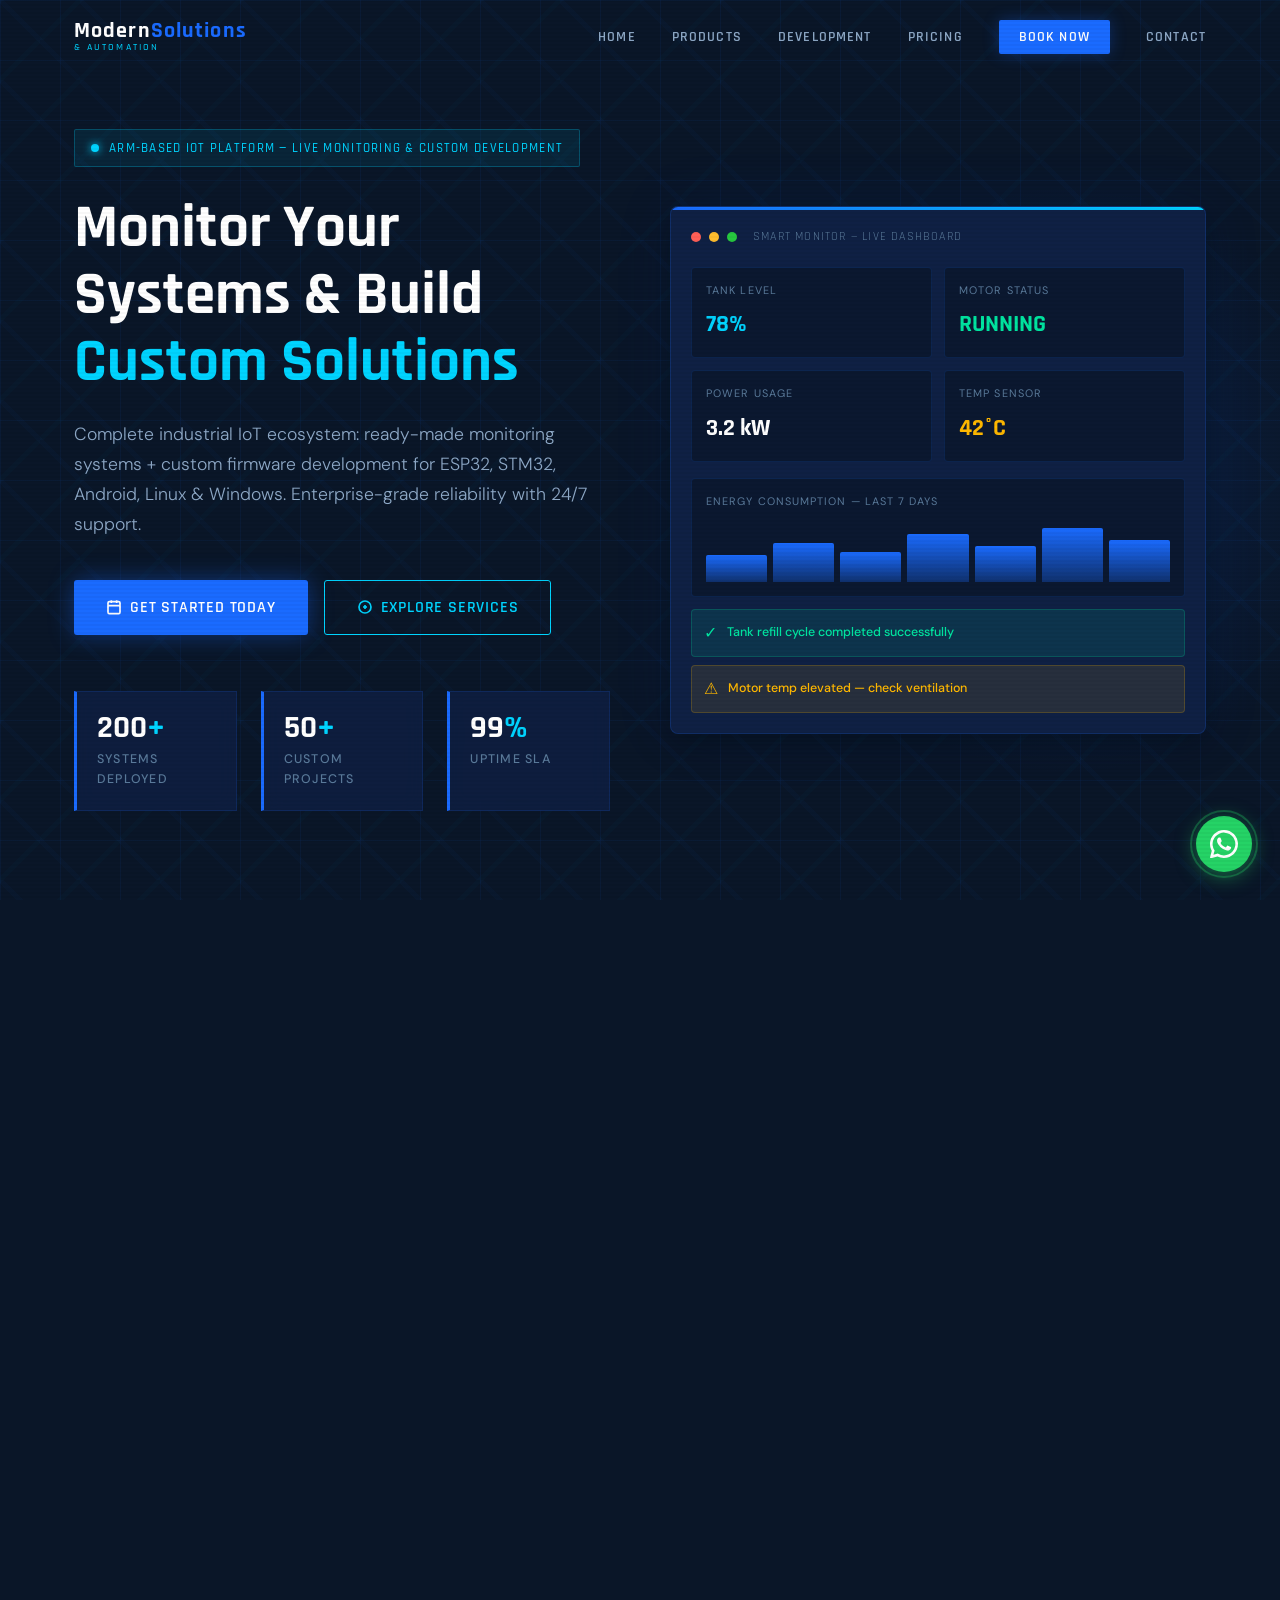
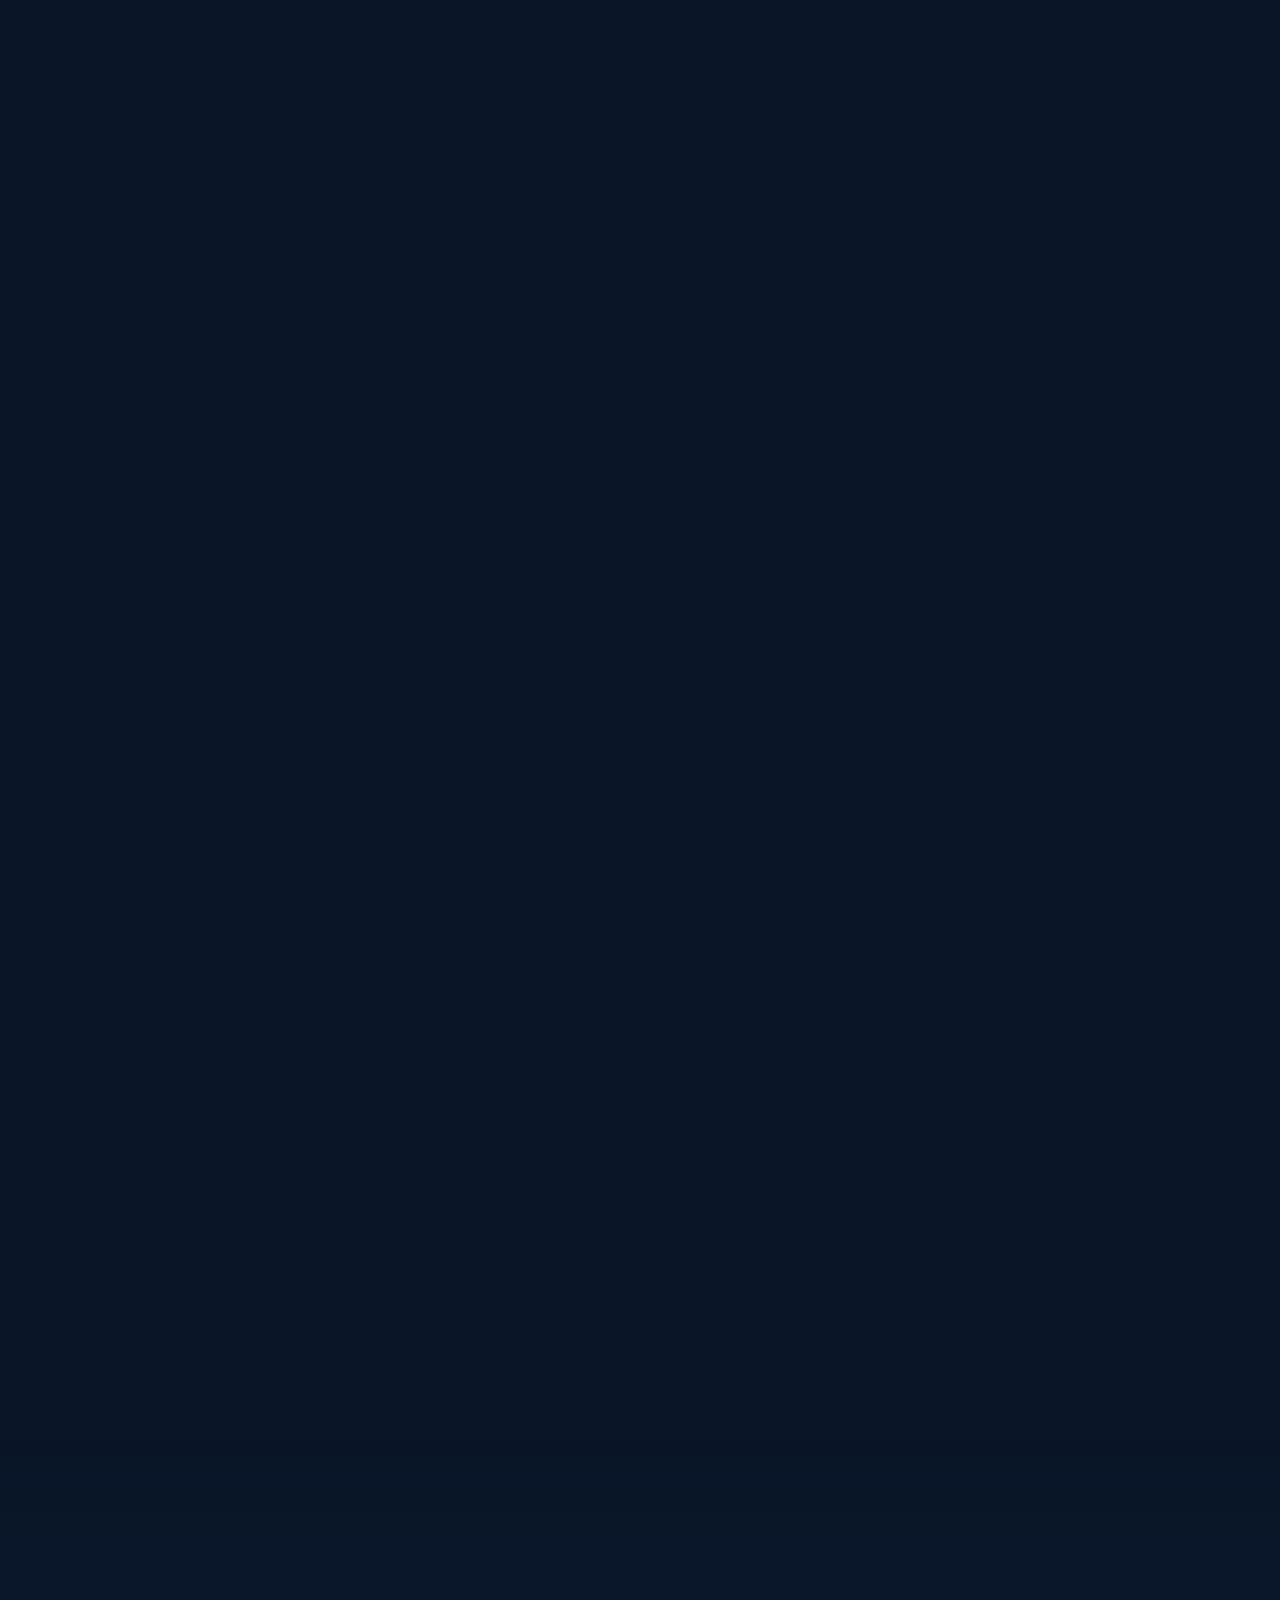
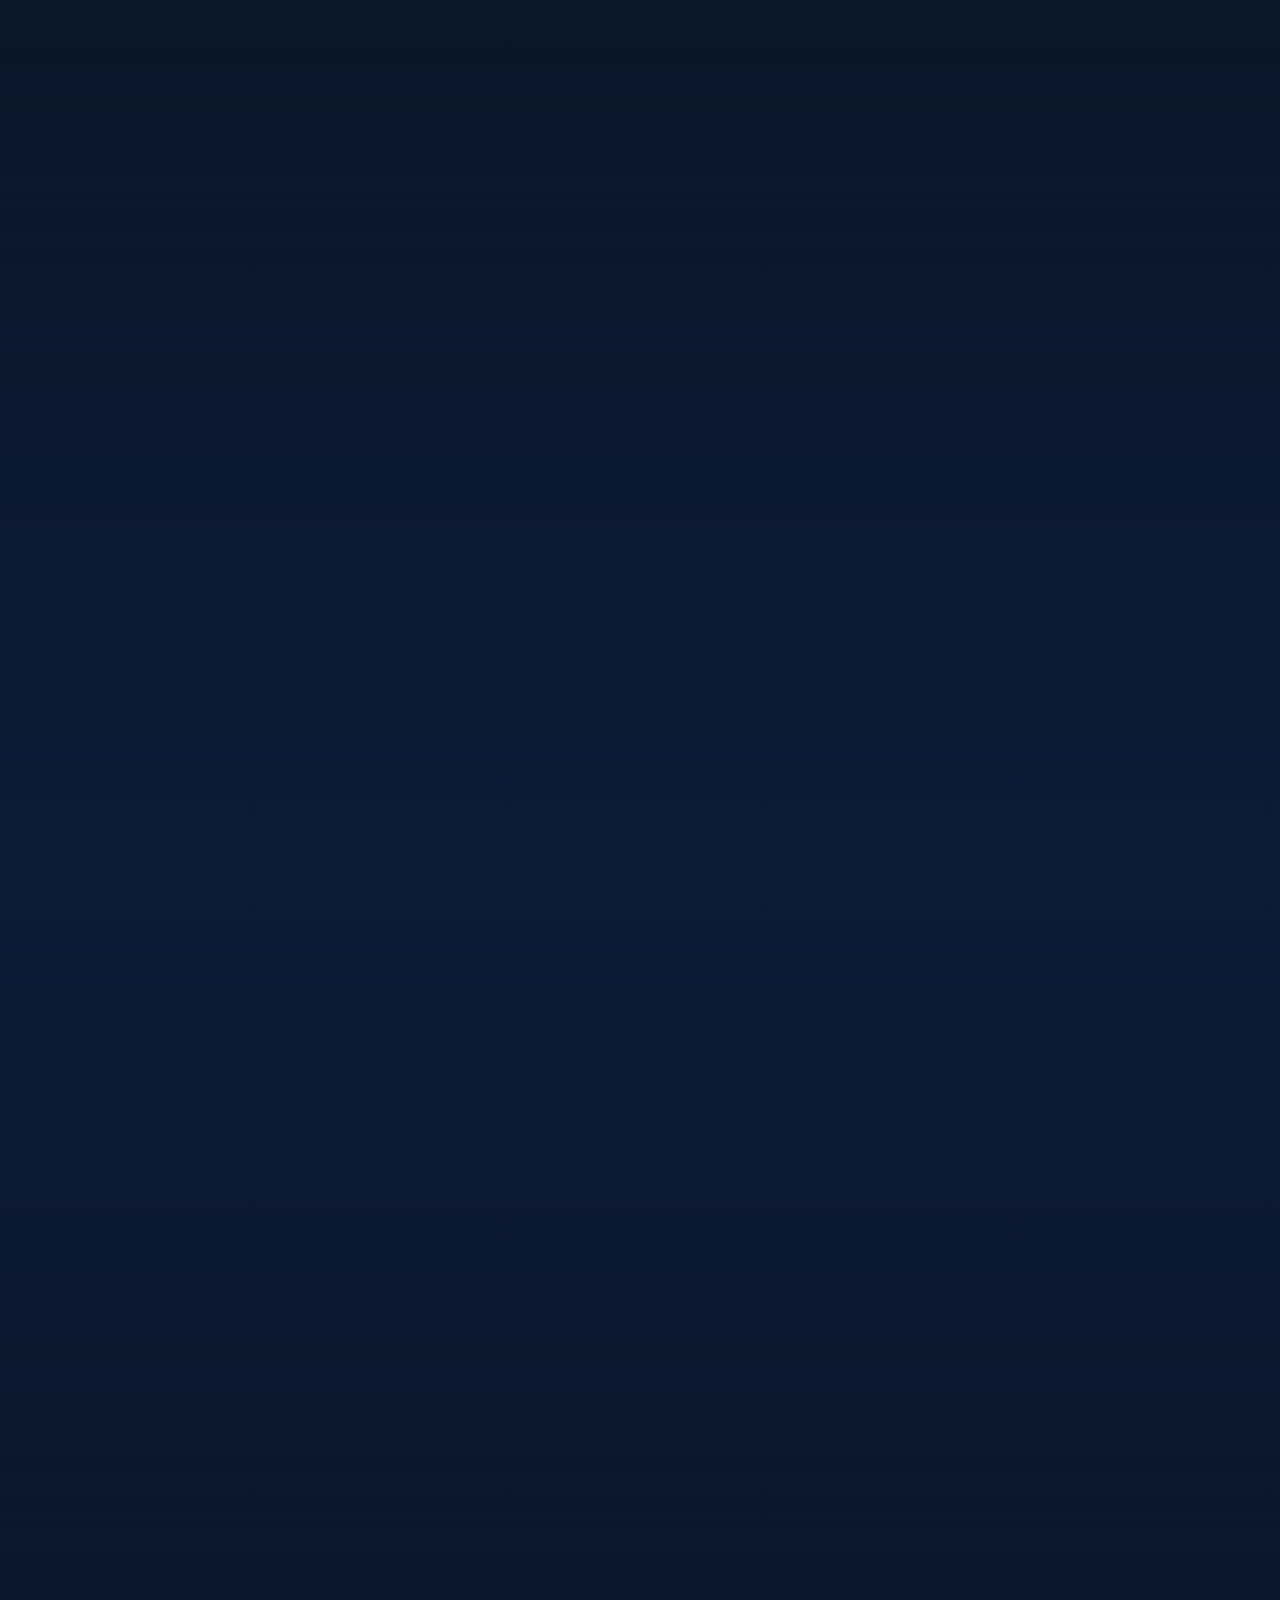
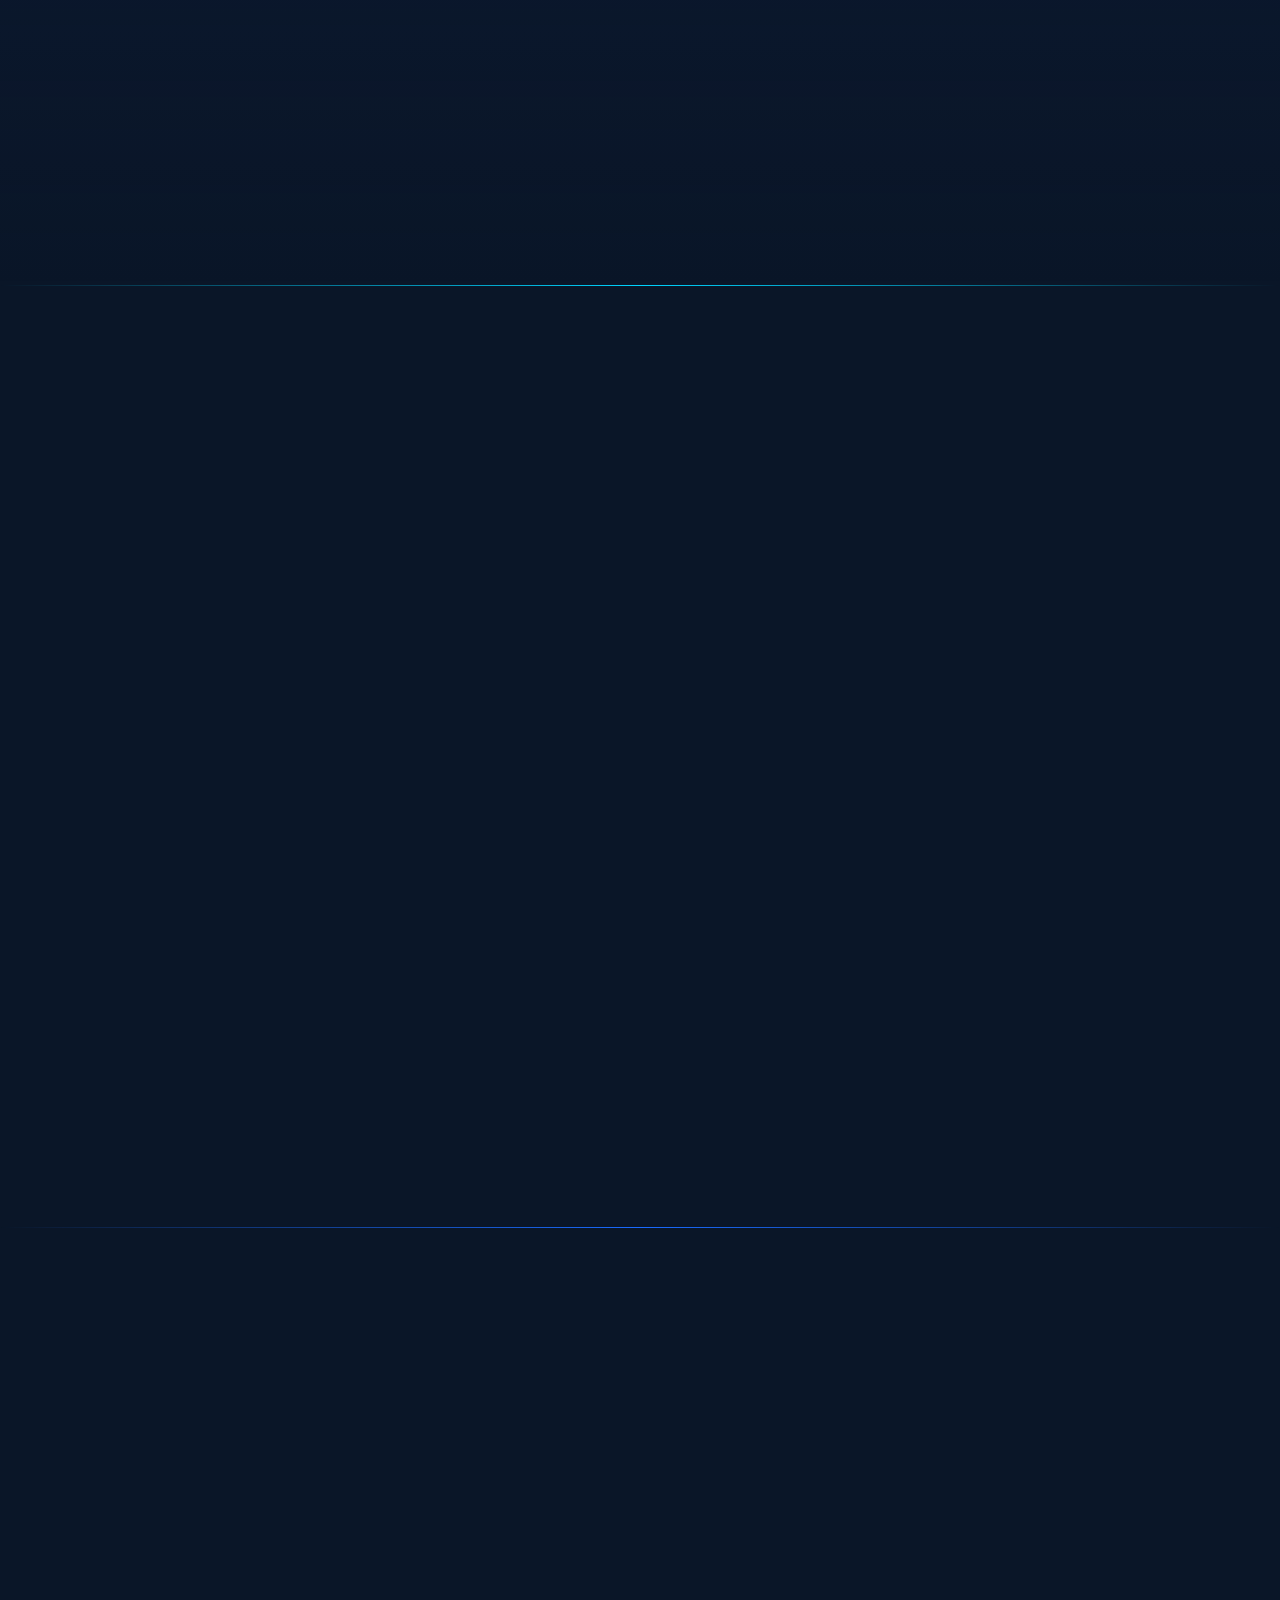
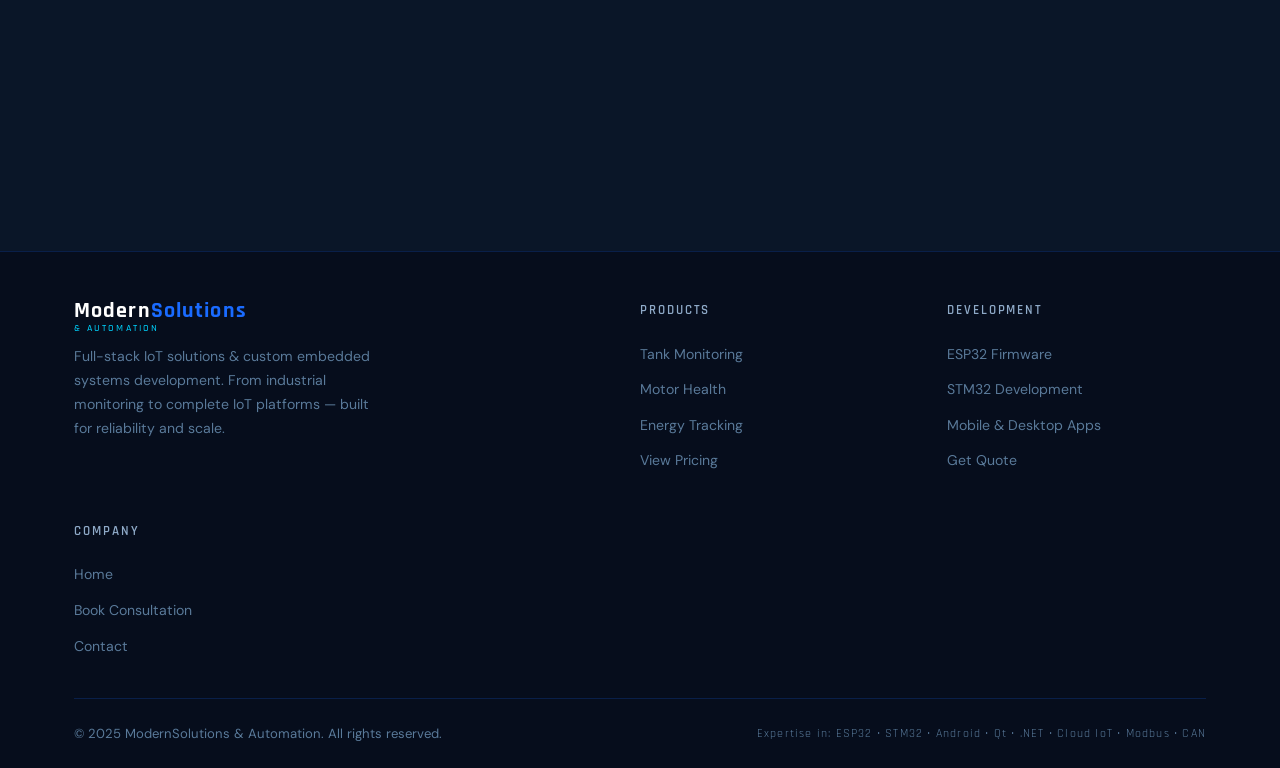
==== commit acbdad5e: "changes 1.2 1.2" ====
--- a/index.html
+++ b/index.html
@@ -3,7 +3,7 @@
 <head>
 <meta charset="UTF-8">
 <meta name="viewport" content="width=device-width, initial-scale=1.0">
-<title>ModernSolutions & Automation | Smart Industrial Monitoring</title>
+<title>ModernSolutions & Automation | Smart Industrial Monitoring & Custom Development</title>
 <link rel="preconnect" href="https://fonts.googleapis.com">
 <link href="https://fonts.googleapis.com/css2?family=Rajdhani:wght@400;500;600;700&family=DM+Sans:ital,wght@0,300;0,400;0,500;0,600;1,300&display=swap" rel="stylesheet">
 <link rel="stylesheet" href="styles.css">
@@ -22,7 +22,8 @@
       </a>
       <ul class="nav-menu">
         <li><a href="#hero">Home</a></li>
-        <li><a href="#services">Services</a></li>
+        <li><a href="#products">Products</a></li>
+        <li><a href="#development">Development</a></li>
         <li><a href="#pricing">Pricing</a></li>
         <li><a href="#book" class="nav-cta">Book Now</a></li>
         <li><a href="#contact">Contact</a></li>
@@ -37,7 +38,8 @@
 <!-- Mobile Menu -->
 <div class="mobile-menu" id="mobileMenu">
   <a href="#hero" onclick="closeMobileMenu()">Home</a>
-  <a href="#services" onclick="closeMobileMenu()">Services</a>
+  <a href="#products" onclick="closeMobileMenu()">Products</a>
+  <a href="#development" onclick="closeMobileMenu()">Development</a>
   <a href="#pricing" onclick="closeMobileMenu()">Pricing</a>
   <a href="#book" onclick="closeMobileMenu()">Book Now</a>
   <a href="#contact" onclick="closeMobileMenu()">Contact</a>
@@ -53,20 +55,20 @@
       <div class="hero-content">
         <div class="hero-badge">
           <span class="hero-badge-dot"></span>
-          ARM-Based IoT Platform — Live Monitoring
+          ARM-Based IoT Platform — Live Monitoring & Custom Development
         </div>
         <h1 class="hero-title">
-          Monitor Your Water Tanks, Motors &amp; <span class="highlight">Energy</span> in Real-Time
+          Monitor Your Systems & Build <span class="highlight">Custom Solutions</span>
         </h1>
         <p class="hero-subtitle">
-          ARM-based automation system with real-time alerts, cloud dashboard, and remote control — built for homes, industries, and farms.
+          Complete industrial IoT ecosystem: ready-made monitoring systems + custom firmware development for ESP32, STM32, Android, Linux & Windows. Enterprise-grade reliability with 24/7 support.
         </p>
         <div class="hero-actions">
           <a href="#book" class="btn btn-primary">
             <svg width="16" height="16" viewBox="0 0 24 24" fill="none" stroke="currentColor" stroke-width="2.5"><path d="M8 2v4M16 2v4M3 10h18M5 4h14a2 2 0 012 2v14a2 2 0 01-2 2H5a2 2 0 01-2-2V6a2 2 0 012-2z"/></svg>
-            Book Installation
+            Get Started Today
           </a>
-          <a href="#services" class="btn btn-outline">
+          <a href="#products" class="btn btn-outline">
             <svg width="16" height="16" viewBox="0 0 24 24" fill="none" stroke="currentColor" stroke-width="2.5"><path d="M9 12h6M12 9v6M12 3a9 9 0 100 18A9 9 0 0012 3z"/></svg>
             Explore Services
           </a>
@@ -74,15 +76,15 @@
         <div class="hero-stats">
           <div class="hero-stat">
             <div class="hero-stat-num">200<span>+</span></div>
-            <div class="hero-stat-label">Systems Installed</div>
+            <div class="hero-stat-label">Systems Deployed</div>
+          </div>
+          <div class="hero-stat">
+            <div class="hero-stat-num">50<span>+</span></div>
+            <div class="hero-stat-label">Custom Projects</div>
           </div>
           <div class="hero-stat">
             <div class="hero-stat-num">99<span>%</span></div>
-            <div class="hero-stat-label">Uptime Guaranteed</div>
-          </div>
-          <div class="hero-stat">
-            <div class="hero-stat-num">24<span>/7</span></div>
-            <div class="hero-stat-label">Support Available</div>
+            <div class="hero-stat-label">Uptime SLA</div>
           </div>
         </div>
       </div>
@@ -141,18 +143,19 @@
 </section>
 
 <!-- ===========================
-     SERVICES
+     PRODUCTS (CORE SERVICES)
 =========================== -->
-<section id="services">
+<section id="products">
   <div class="container">
     <div class="services-header fade-up">
-      <div class="section-tag">What We Offer</div>
-      <h2 class="section-title">Industrial-Grade Monitoring Services</h2>
-      <p class="section-subtitle">ARM & PLC-based IoT solutions tailored for your specific needs — from single installations to full site automation.</p>
+      <div class="section-tag">Core Products</div>
+      <h2 class="section-title">Ready-to-Deploy IoT Solutions</h2>
+      <p class="section-subtitle">Plug-and-play monitoring systems optimized for water, power, and industrial applications. Deploy in days, not months.</p>
     </div>
     <div class="services-grid">
 
       <div class="service-card fade-up">
+        <div class="service-badge">Most Popular</div>
         <div class="service-icon">💧</div>
         <h3 class="service-name">Water Tank Monitoring</h3>
         <p class="service-desc">Real-time ultrasonic level sensing for overhead/underground tanks. Auto motor control with overflow protection and SMS/app alerts.</p>
@@ -188,6 +191,137 @@
         </ul>
       </div>
 
+    </div>
+  </div>
+</section>
+
+<!-- ===========================
+     DEVELOPMENT SERVICES
+=========================== -->
+<section id="development">
+  <div class="container">
+    <div class="services-header fade-up">
+      <div class="section-tag">Custom Development</div>
+      <h2 class="section-title">Firmware & Software Engineering</h2>
+      <p class="section-subtitle">Full-stack development for embedded systems and cross-platform applications. From concept to production-ready code.</p>
+    </div>
+    <div class="services-grid">
+
+      <div class="service-card fade-up">
+        <div class="service-icon">🔷</div>
+        <h3 class="service-name">ESP32 Firmware Development</h3>
+        <p class="service-desc">Custom ESP-IDF firmware for WiFi/BLE IoT applications. Rapid prototyping, cloud connectivity, and sensor integration.</p>
+        <ul class="service-features">
+          <li class="service-feature">ESP-IDF & Arduino framework expertise</li>
+          <li class="service-feature">WiFi, BLE, LoRaWan connectivity</li>
+          <li class="service-feature">OTA updates & remote management</li>
+          <li class="service-feature">MQTT/HTTP cloud integration</li>
+          <li class="service-feature">Low-power modes & battery optimization</li>
+        </ul>
+        <div class="service-tag">Popular</div>
+      </div>
+
+      <div class="service-card fade-up">
+        <div class="service-icon">🔶</div>
+        <h3 class="service-name">STM32 Bare-Metal Development</h3>
+        <p class="service-desc">Industrial-grade bare-metal & RTOS firmware for high-reliability systems. CAN, Modbus, real-time control.</p>
+        <ul class="service-features">
+          <li class="service-feature">STM32F1/F4/G0/H7 series support</li>
+          <li class="service-feature">Bare-metal, FreeRTOS, ThreadX</li>
+          <li class="service-feature">CAN bus, Modbus, industrial protocols</li>
+          <li class="service-feature">PWM/ADC/Timer precision control</li>
+          <li class="service-feature">Safety-critical certification ready</li>
+        </ul>
+        <div class="service-tag">Industrial</div>
+      </div>
+
+      <div class="service-card fade-up">
+        <div class="service-icon">📱</div>
+        <h3 class="service-name">Custom Android Apps</h3>
+        <p class="service-desc">Native Android applications for IoT dashboards, real-time monitoring, and remote control. Kotlin & Java, Material Design.</p>
+        <ul class="service-features">
+          <li class="service-feature">Real-time data visualization & charts</li>
+          <li class="service-feature">Push notifications & SMS integration</li>
+          <li class="service-feature">Offline-first architecture</li>
+          <li class="service-feature">Cloud backend integration</li>
+          <li class="service-feature">Google Play Store deployment</li>
+        </ul>
+        <div class="service-tag">Mobile-First</div>
+      </div>
+
+      <div class="service-card fade-up">
+        <div class="service-icon">🐧</div>
+        <h3 class="service-name">Linux Desktop Apps</h3>
+        <p class="service-desc">Cross-platform desktop applications for Ubuntu, Debian, Raspberry Pi. Qt6, Python, native performance.</p>
+        <ul class="service-features">
+          <li class="service-feature">Qt6 QML modern UI frameworks</li>
+          <li class="service-feature">System daemon & background services</li>
+          <li class="service-feature">Hardware integration & GPIO control</li>
+          <li class="service-feature">Database connectivity (PostgreSQL, SQLite)</li>
+          <li class="service-feature">Standalone executable distribution</li>
+        </ul>
+        <div class="service-tag">Advanced</div>
+      </div>
+
+      <div class="service-card fade-up">
+        <div class="service-icon">🪟</div>
+        <h3 class="service-name">Windows Desktop Apps</h3>
+        <p class="service-desc">Professional Windows applications for industrial automation HMIs and control software. .NET, C++, enterprise integration.</p>
+        <ul class="service-features">
+          <li class="service-feature">WPF & WinForms UI development</li>
+          <li class="service-feature">.NET 6+ framework, C# optimization</li>
+          <li class="service-feature">COM/Serial/USB hardware drivers</li>
+          <li class="service-feature">SQL Server & database integration</li>
+          <li class="service-feature">NSIS installer & auto-updater</li>
+        </ul>
+        <div class="service-tag">Enterprise</div>
+      </div>
+
+      <div class="service-card fade-up">
+        <div class="service-icon">🔧</div>
+        <h3 class="service-name">Full-Stack IoT Solutions</h3>
+        <p class="service-desc">End-to-end development: firmware + backend API + web/mobile dashboard. Turnkey systems with zero integration headaches.</p>
+        <ul class="service-features">
+          <li class="service-feature">Microcontroller firmware (ESP32/STM32)</li>
+          <li class="service-feature">Cloud backend (Node.js, Python, AWS/GCP)</li>
+          <li class="service-feature">Web dashboard (React, Vue, Angular)</li>
+          <li class="service-feature">Mobile apps (iOS/Android native)</li>
+          <li class="service-feature">24/7 monitoring & maintenance</li>
+        </ul>
+        <div class="service-tag">Complete</div>
+      </div>
+
+    </div>
+
+    <!-- Technology Stack -->
+    <div class="tech-stack fade-up">
+      <h3 class="tech-stack-title">Our Technology Stack</h3>
+      <div class="tech-grid">
+        <div class="tech-item">
+          <span class="tech-label">Microcontrollers</span>
+          <span class="tech-tags">ESP32 • STM32 • Arduino • nRF52</span>
+        </div>
+        <div class="tech-item">
+          <span class="tech-label">Embedded OS</span>
+          <span class="tech-tags">ESP-IDF • FreeRTOS • Bare-metal • ThreadX</span>
+        </div>
+        <div class="tech-item">
+          <span class="tech-label">Mobile</span>
+          <span class="tech-tags">Android (Kotlin/Java) • iOS • React Native</span>
+        </div>
+        <div class="tech-item">
+          <span class="tech-label">Desktop</span>
+          <span class="tech-tags">Qt6 • .NET • WPF • Python Qt</span>
+        </div>
+        <div class="tech-item">
+          <span class="tech-label">Backend</span>
+          <span class="tech-tags">Node.js • Python • AWS • GCP • Azure</span>
+        </div>
+        <div class="tech-item">
+          <span class="tech-label">Protocols</span>
+          <span class="tech-tags">MQTT • Modbus • CAN • HTTP/HTTPS • BLE</span>
+        </div>
+      </div>
     </div>
   </div>
 </section>
@@ -200,61 +334,139 @@
     <div class="pricing-header fade-up">
       <div class="section-tag">Transparent Pricing</div>
       <h2 class="section-title">Choose Your Plan</h2>
-      <p class="section-subtitle">Simple one-time setup fee + low monthly subscription. No hidden charges, no long contracts.</p>
-    </div>
-    <div class="pricing-grid">
-
-      <!-- Basic -->
-      <div class="pricing-card fade-up">
-        <div class="plan-name">Basic Plan</div>
-        <div class="plan-setup"><span class="rupee">₹</span>3,000</div>
-        <div class="plan-setup-label">One-time setup fee</div>
-        <div class="plan-monthly">+ ₹500 / month</div>
-        <ul class="plan-features">
-          <li class="plan-feature"><span class="plan-feature-icon">✓</span> 1 Water Tank Sensor</li>
-          <li class="plan-feature"><span class="plan-feature-icon">✓</span> Basic Mobile Dashboard</li>
-          <li class="plan-feature"><span class="plan-feature-icon">✓</span> WhatsApp Alerts</li>
-          <li class="plan-feature"><span class="plan-feature-icon">✓</span> Auto Motor Control</li>
-          <li class="plan-feature"><span class="plan-feature-icon">✓</span> Email Support</li>
-        </ul>
-        <a href="#book" class="btn btn-outline" style="width:100%;justify-content:center;">Get Started</a>
-      </div>
-
-      <!-- Standard (Featured) -->
-      <div class="pricing-card featured fade-up">
-        <div class="plan-name">Standard Plan</div>
-        <div class="plan-setup"><span class="rupee">₹</span>5,000</div>
-        <div class="plan-setup-label">One-time setup fee</div>
-        <div class="plan-monthly">+ ₹1,000 / month</div>
-        <ul class="plan-features">
-          <li class="plan-feature"><span class="plan-feature-icon">✓</span> Tank + Motor Monitoring</li>
-          <li class="plan-feature"><span class="plan-feature-icon">✓</span> Cloud Dashboard (Web + App)</li>
-          <li class="plan-feature"><span class="plan-feature-icon">✓</span> SMS + WhatsApp + App Alerts</li>
-          <li class="plan-feature"><span class="plan-feature-icon">✓</span> Energy Usage Reports</li>
-          <li class="plan-feature"><span class="plan-feature-icon">✓</span> Priority Phone Support</li>
-          <li class="plan-feature"><span class="plan-feature-icon">✓</span> Monthly Health Reports</li>
-        </ul>
-        <a href="#book" class="btn btn-primary" style="width:100%;justify-content:center;">Get Started</a>
-      </div>
-
-      <!-- Premium -->
-      <div class="pricing-card fade-up">
-        <div class="plan-name">Premium Plan</div>
-        <div class="plan-setup"><span class="rupee">₹</span>8,000</div>
-        <div class="plan-setup-label">One-time setup fee</div>
-        <div class="plan-monthly">+ ₹1,500 / month</div>
-        <ul class="plan-features">
-          <li class="plan-feature"><span class="plan-feature-icon">✓</span> Full System (Tank+Motor+Energy)</li>
-          <li class="plan-feature"><span class="plan-feature-icon">✓</span> Custom Automation Rules</li>
-          <li class="plan-feature"><span class="plan-feature-icon">✓</span> Multi-Site Management</li>
-          <li class="plan-feature"><span class="plan-feature-icon">✓</span> Predictive Maintenance AI</li>
-          <li class="plan-feature"><span class="plan-feature-icon">✓</span> 24/7 Dedicated Support</li>
-          <li class="plan-feature"><span class="plan-feature-icon">✓</span> On-Site Quarterly Service</li>
-        </ul>
-        <a href="#book" class="btn btn-outline" style="width:100%;justify-content:center;">Get Started</a>
-      </div>
-
-    </div>
+      <p class="section-subtitle">Simple pricing for products & development. Subscriptions are optional — pay only for what you use.</p>
+    </div>
+
+    <!-- Product Plans -->
+    <div class="pricing-section">
+      <h3 class="pricing-category-title fade-up">IoT Monitoring Products</h3>
+      <div class="pricing-grid">
+
+        <!-- Basic -->
+        <div class="pricing-card fade-up">
+          <div class="plan-name">Basic Plan</div>
+          <div class="plan-setup"><span class="rupee">₹</span>3,000</div>
+          <div class="plan-setup-label">One-time setup fee</div>
+          <div class="plan-monthly">+ ₹500 / month</div>
+          <ul class="plan-features">
+            <li class="plan-feature"><span class="plan-feature-icon">✓</span> 1 Water Tank Sensor</li>
+            <li class="plan-feature"><span class="plan-feature-icon">✓</span> Basic Mobile Dashboard</li>
+            <li class="plan-feature"><span class="plan-feature-icon">✓</span> WhatsApp Alerts</li>
+            <li class="plan-feature"><span class="plan-feature-icon">✓</span> Auto Motor Control</li>
+            <li class="plan-feature"><span class="plan-feature-icon">✓</span> Email Support</li>
+          </ul>
+          <a href="#book" class="btn btn-outline" style="width:100%;justify-content:center;">Get Started</a>
+        </div>
+
+        <!-- Standard (Featured) -->
+        <div class="pricing-card featured fade-up">
+          <div class="plan-name">Standard Plan</div>
+          <div class="plan-setup"><span class="rupee">₹</span>5,000</div>
+          <div class="plan-setup-label">One-time setup fee</div>
+          <div class="plan-monthly">+ ₹1,000 / month</div>
+          <ul class="plan-features">
+            <li class="plan-feature"><span class="plan-feature-icon">✓</span> Tank + Motor Monitoring</li>
+            <li class="plan-feature"><span class="plan-feature-icon">✓</span> Cloud Dashboard (Web + App)</li>
+            <li class="plan-feature"><span class="plan-feature-icon">✓</span> SMS + WhatsApp + App Alerts</li>
+            <li class="plan-feature"><span class="plan-feature-icon">✓</span> Energy Usage Reports</li>
+            <li class="plan-feature"><span class="plan-feature-icon">✓</span> Priority Phone Support</li>
+            <li class="plan-feature"><span class="plan-feature-icon">✓</span> Monthly Health Reports</li>
+          </ul>
+          <a href="#book" class="btn btn-primary" style="width:100%;justify-content:center;">Get Started</a>
+        </div>
+
+        <!-- Premium -->
+        <div class="pricing-card fade-up">
+          <div class="plan-name">Premium Plan</div>
+          <div class="plan-setup"><span class="rupee">₹</span>8,000</div>
+          <div class="plan-setup-label">One-time setup fee</div>
+          <div class="plan-monthly">+ ₹1,500 / month</div>
+          <ul class="plan-features">
+            <li class="plan-feature"><span class="plan-feature-icon">✓</span> Full System (Tank+Motor+Energy)</li>
+            <li class="plan-feature"><span class="plan-feature-icon">✓</span> Custom Automation Rules</li>
+            <li class="plan-feature"><span class="plan-feature-icon">✓</span> Multi-Site Management</li>
+            <li class="plan-feature"><span class="plan-feature-icon">✓</span> Predictive Maintenance AI</li>
+            <li class="plan-feature"><span class="plan-feature-icon">✓</span> 24/7 Dedicated Support</li>
+            <li class="plan-feature"><span class="plan-feature-icon">✓</span> On-Site Quarterly Service</li>
+          </ul>
+          <a href="#book" class="btn btn-outline" style="width:100%;justify-content:center;">Get Started</a>
+        </div>
+
+      </div>
+    </div>
+
+    <!-- Development Plans -->
+    <div class="pricing-section fade-up">
+      <h3 class="pricing-category-title">Custom Development Services</h3>
+      <p class="pricing-category-subtitle">Flexible engagement models for custom firmware and software projects</p>
+      <div class="pricing-grid">
+
+        <!-- Embedded Firmware -->
+        <div class="pricing-card fade-up">
+          <div class="plan-name">Embedded Firmware</div>
+          <div class="plan-setup"><span class="rupee">₹</span>25,000<span style="font-size:0.7em;">+</span></div>
+          <div class="plan-setup-label">Starting price for project</div>
+          <ul class="plan-features">
+            <li class="plan-feature"><span class="plan-feature-icon">✓</span> ESP32 or STM32 custom firmware</li>
+            <li class="plan-feature"><span class="plan-feature-icon">✓</span> Protocol integration (MQTT, Modbus)</li>
+            <li class="plan-feature"><span class="plan-feature-icon">✓</span> Hardware drivers & peripheral control</li>
+            <li class="plan-feature"><span class="plan-feature-icon">✓</span> OTA updates & version management</li>
+            <li class="plan-feature"><span class="plan-feature-icon">✓</span> 3 months free updates & support</li>
+          </ul>
+          <a href="#book" class="btn btn-outline" style="width:100%;justify-content:center;">Inquire</a>
+        </div>
+
+        <!-- Mobile App Development -->
+        <div class="pricing-card featured fade-up">
+          <div class="plan-name">Mobile App Development</div>
+          <div class="plan-setup"><span class="rupee">₹</span>50,000<span style="font-size:0.7em;">+</span></div>
+          <div class="plan-setup-label">Starting price for project</div>
+          <ul class="plan-features">
+            <li class="plan-feature"><span class="plan-feature-icon">✓</span> Native Android app (Kotlin)</li>
+            <li class="plan-feature"><span class="plan-feature-icon">✓</span> Real-time dashboard & charts</li>
+            <li class="plan-feature"><span class="plan-feature-icon">✓</span> Push notifications & offline data</li>
+            <li class="plan-feature"><span class="plan-feature-icon">✓</span> Google Play Store deployment</li>
+            <li class="plan-feature"><span class="plan-feature-icon">✓</span> 6 months free updates & support</li>
+          </ul>
+          <a href="#book" class="btn btn-primary" style="width:100%;justify-content:center;">Inquire</a>
+        </div>
+
+        <!-- Desktop App Development -->
+        <div class="pricing-card fade-up">
+          <div class="plan-name">Desktop App Development</div>
+          <div class="plan-setup"><span class="rupee">₹</span>40,000<span style="font-size:0.7em;">+</span></div>
+          <div class="plan-setup-label">Starting price for project</div>
+          <ul class="plan-features">
+            <li class="plan-feature"><span class="plan-feature-icon">✓</span> Windows (.NET/WPF) or Linux (Qt6)</li>
+            <li class="plan-feature"><span class="plan-feature-icon">✓</span> Hardware integration & serial/USB</li>
+            <li class="plan-feature"><span class="plan-feature-icon">✓</span> Database connectivity</li>
+            <li class="plan-feature"><span class="plan-feature-icon">✓</span> Installer & auto-updater</li>
+            <li class="plan-feature"><span class="plan-feature-icon">✓</span> 6 months free updates & support</li>
+          </ul>
+          <a href="#book" class="btn btn-outline" style="width:100%;justify-content:center;">Inquire</a>
+        </div>
+
+        <!-- Full-Stack IoT -->
+        <div class="pricing-card fade-up">
+          <div class="plan-name">Full-Stack IoT Solution</div>
+          <div class="plan-setup"><span class="rupee">₹</span>1,50,000<span style="font-size:0.7em;">+</span></div>
+          <div class="plan-setup-label">Starting price for project</div>
+          <ul class="plan-features">
+            <li class="plan-feature"><span class="plan-feature-icon">✓</span> Firmware + Cloud Backend + Dashboard</li>
+            <li class="plan-feature"><span class="plan-feature-icon">✓</span> Web & mobile apps included</li>
+            <li class="plan-feature"><span class="plan-feature-icon">✓</span> API documentation & training</li>
+            <li class="plan-feature"><span class="plan-feature-icon">✓</span> Deployment & DevOps setup</li>
+            <li class="plan-feature"><span class="plan-feature-icon">✓</span> 12 months free updates & support</li>
+          </ul>
+          <a href="#book" class="btn btn-outline" style="width:100%;justify-content:center;">Inquire</a>
+        </div>
+
+      </div>
+      <div class="pricing-note fade-up">
+        <p><strong>💡 Note:</strong> Development services are quoted based on project scope, complexity, and timeline. Contact us for a detailed proposal after booking a consultation.</p>
+      </div>
+    </div>
+
   </div>
 </section>
 
@@ -266,36 +478,36 @@
     <div class="book-inner">
       <!-- Left: Info -->
       <div class="book-info fade-up">
-        <div class="section-tag">Book Installation</div>
-        <h2 class="section-title">Schedule Your Installation Today</h2>
-        <p class="section-subtitle" style="margin-bottom:40px;">Fill in your details and our engineer will get in touch within 24 hours to confirm your slot.</p>
+        <div class="section-tag">Book Consultation</div>
+        <h2 class="section-title">Schedule Your Consultation</h2>
+        <p class="section-subtitle" style="margin-bottom:40px;">Whether you need a ready-made product or custom development, let's discuss your project. Our engineer will get in touch within 24 hours.</p>
 
         <div class="book-info-item">
           <div class="book-info-icon">📍</div>
           <div class="book-info-text">
-            <h4>On-Site Installation</h4>
-            <p>Our certified engineers visit your location for a clean, professional setup.</p>
+            <h4>Free Consultation</h4>
+            <p>We understand your requirements and recommend the right solution.</p>
           </div>
         </div>
         <div class="book-info-item">
           <div class="book-info-icon">🔧</div>
           <div class="book-info-text">
-            <h4>Free Commissioning</h4>
-            <p>We test and commission the entire system before we leave.</p>
+            <h4>Expert Assessment</h4>
+            <p>Technical evaluation of your project scope and feasibility.</p>
           </div>
         </div>
         <div class="book-info-item">
-          <div class="book-info-icon">📱</div>
+          <div class="book-info-icon">📋</div>
           <div class="book-info-text">
-            <h4>App Onboarding Included</h4>
-            <p>We set up your mobile dashboard and walk you through usage.</p>
+            <h4>Detailed Quote</h4>
+            <p>Transparent pricing with timeline and deliverables breakdown.</p>
           </div>
         </div>
         <div class="book-info-item">
-          <div class="book-info-icon">🛡️</div>
+          <div class="book-info-icon">🚀</div>
           <div class="book-info-text">
-            <h4>6-Month Hardware Warranty</h4>
-            <p>All ARM controller units and sensors covered against hardware defects.</p>
+            <h4>Rapid Development</h4>
+            <p>Agile methodology with regular updates and milestones.</p>
           </div>
         </div>
       </div>
@@ -303,8 +515,8 @@
       <!-- Right: Form -->
       <div class="fade-up">
         <div class="booking-form">
-          <h3 class="form-title">Book Your Slot</h3>
-          <p class="form-subtitle">All fields marked * are required. We'll confirm via call/WhatsApp.</p>
+          <h3 class="form-title">Book Your Consultation</h3>
+          <p class="form-subtitle">All fields marked * are required. We'll confirm via call/WhatsApp within 24 hours.</p>
 
           <form id="bookingForm" novalidate>
             <div class="form-grid">
@@ -322,57 +534,74 @@
               </div>
 
               <div class="form-group">
-                <label for="location">City / Village *</label>
+                <label for="email">Email Address</label>
+                <input type="email" id="email" name="email" placeholder="your.email@example.com">
+                <span class="error-msg" id="email-error">Please enter a valid email.</span>
+              </div>
+
+              <div class="form-group">
+                <label for="location">City / Company *</label>
                 <input type="text" id="location" name="location" placeholder="e.g. Patna, Bihar" required>
                 <span class="error-msg" id="location-error">Please enter your location.</span>
               </div>
 
               <div class="form-group">
-                <label for="service">Service Type *</label>
-                <select id="service" name="service" required>
-                  <option value="">— Select a service —</option>
-                  <option value="Tank Monitoring">Water Tank Monitoring</option>
-                  <option value="Motor Monitoring">Motor Health Monitoring</option>
-                  <option value="Energy Tracking">Energy Usage Tracking</option>
-                  <option value="Full Package">Full Package (All 3)</option>
+                <label for="serviceType">Project Type *</label>
+                <select id="serviceType" name="serviceType" required>
+                  <option value="">— Select project type —</option>
+                  <optgroup label="Ready-Made Products">
+                    <option value="Tank Monitoring">Water Tank Monitoring</option>
+                    <option value="Motor Monitoring">Motor Health Monitoring</option>
+                    <option value="Energy Tracking">Energy Usage Tracking</option>
+                    <option value="Full Package">Full Package (All 3)</option>
+                  </optgroup>
+                  <optgroup label="Custom Development">
+                    <option value="ESP32 Firmware">Custom ESP32 Firmware</option>
+                    <option value="STM32 Firmware">Custom STM32 Development</option>
+                    <option value="Android App">Custom Android App</option>
+                    <option value="Linux App">Linux Desktop App</option>
+                    <option value="Windows App">Windows Desktop App</option>
+                    <option value="Full-Stack">Full-Stack IoT Solution</option>
+                  </optgroup>
                 </select>
-                <span class="error-msg" id="service-error">Please select a service type.</span>
+                <span class="error-msg" id="serviceType-error">Please select a project type.</span>
               </div>
 
               <div class="form-group">
-                <label for="date">Preferred Date *</label>
-                <input type="date" id="date" name="date" required>
-                <span class="error-msg" id="date-error">Please select a preferred date.</span>
-              </div>
-
-              <div class="form-group">
-                <label for="plan">Preferred Plan</label>
-                <select id="plan" name="plan">
-                  <option value="">— Select a plan (optional) —</option>
-                  <option value="Basic">Basic — ₹3000 + ₹500/mo</option>
-                  <option value="Standard">Standard — ₹5000 + ₹1000/mo</option>
-                  <option value="Premium">Premium — ₹8000 + ₹1500/mo</option>
+                <label for="budget">Budget Range (Optional)</label>
+                <select id="budget" name="budget">
+                  <option value="">— Select budget range —</option>
+                  <option value="Under 50k">Under ₹50,000</option>
+                  <option value="50k-1L">₹50,000 - ₹1,00,000</option>
+                  <option value="1L-5L">₹1,00,000 - ₹5,00,000</option>
+                  <option value="5L+">₹5,00,000+</option>
                 </select>
               </div>
 
               <div class="form-group full">
-                <label for="message">Additional Message</label>
-                <textarea id="message" name="message" placeholder="Tell us about your setup, any special requirements, number of tanks/motors, site size, etc."></textarea>
+                <label for="description">Project Description *</label>
+                <textarea id="description" name="description" placeholder="Describe your project in detail — what problem are you solving? What are the key requirements? How many sensors/devices involved?" required></textarea>
+                <span class="error-msg" id="description-error">Please describe your project.</span>
+              </div>
+
+              <div class="form-group full">
+                <label for="timeline">Timeline / Urgency (Optional)</label>
+                <input type="text" id="timeline" name="timeline" placeholder="e.g. ASAP, within 3 months, flexible">
               </div>
 
             </div>
 
             <button type="submit" class="btn btn-primary btn-submit">
               <svg width="18" height="18" viewBox="0 0 24 24" fill="none" stroke="currentColor" stroke-width="2.5"><path d="M8 2v4M16 2v4M3 10h18M5 4h14a2 2 0 012 2v14a2 2 0 01-2 2H5a2 2 0 01-2-2V6a2 2 0 012-2z"/></svg>
-              Book Now — Confirm My Slot
+              Send Inquiry — Get Proposal
             </button>
           </form>
 
           <!-- Success Message -->
           <div class="success-message" id="successMessage">
             <div class="success-icon">✅</div>
-            <h3>Booking Received!</h3>
-            <p>Thank you! Our engineer will call you within 24 hours to confirm your installation slot. Keep your phone handy.</p>
+            <h3>Inquiry Received!</h3>
+            <p>Thank you! Our team will review your project and get back to you within 24 hours with a detailed proposal. Check your email and phone for our response.</p>
           </div>
         </div>
       </div>
@@ -387,8 +616,8 @@
   <div class="container">
     <div class="fade-up" style="text-align:center;">
       <div class="section-tag" style="justify-content:center;">Get In Touch</div>
-      <h2 class="section-title">We're Here to Help</h2>
-      <p class="section-subtitle" style="margin:0 auto 0;">Questions before booking? Reach out via call, email, or WhatsApp — we respond fast.</p>
+      <h2 class="section-title">Questions? We're Here to Help</h2>
+      <p class="section-subtitle" style="margin:0 auto 0;">Reach out via call, email, or WhatsApp — we respond fast.</p>
     </div>
     <div class="contact-grid">
 
@@ -396,7 +625,7 @@
         <div class="contact-card-icon">📞</div>
         <h3>Phone</h3>
         <p><a href="tel:+919461267139">+91 9461267139</a></p>
-        <p style="font-size:0.8rem;color:var(--text-muted);margin-top:6px;">Mon–Sat, 9am – 6pm</p>
+        <p style="font-size:0.8rem;color:var(--text-muted);margin-top:6px;">Mon–Sat, 9am – 6pm IST</p>
       </div>
 
       <div class="contact-card fade-up">
@@ -410,7 +639,7 @@
         <div class="contact-card-icon">💬</div>
         <h3>WhatsApp</h3>
         <p style="margin-bottom:14px;color:var(--text-muted);font-size:0.88rem;">Chat with us instantly</p>
-        <a href="https://wa.me/919999999999?text=Hi%2C%20I%20want%20to%20book%20an%20installation%20for%20Smart%20Monitor%20system." target="_blank" class="whatsapp-btn">
+        <a href="https://wa.me/919461267139?text=Hi%2C%20I%27m%20interested%20in%20your%20IoT%20solutions%20and%20custom%20development%20services." target="_blank" class="whatsapp-btn">
           <svg width="18" height="18" viewBox="0 0 24 24" fill="currentColor"><path d="M17.472 14.382c-.297-.149-1.758-.867-2.03-.967-.273-.099-.471-.148-.67.15-.197.297-.767.966-.94 1.164-.173.199-.347.223-.644.075-.297-.15-1.255-.463-2.39-1.475-.883-.788-1.48-1.761-1.653-2.059-.173-.297-.018-.458.13-.606.134-.133.298-.347.446-.52.149-.174.198-.298.298-.497.099-.198.05-.371-.025-.52-.075-.149-.669-1.612-.916-2.207-.242-.579-.487-.5-.669-.51-.173-.008-.371-.01-.57-.01-.198 0-.52.074-.792.372-.272.297-1.04 1.016-1.04 2.479 0 1.462 1.065 2.875 1.213 3.074.149.198 2.096 3.2 5.077 4.487.709.306 1.262.489 1.694.625.712.227 1.36.195 1.871.118.571-.085 1.758-.719 2.006-1.413.248-.694.248-1.289.173-1.413-.074-.124-.272-.198-.57-.347z"/><path d="M12 0C5.373 0 0 5.373 0 12c0 2.122.553 4.116 1.524 5.84L.057 23.273a.75.75 0 00.92.92l5.436-1.469A11.953 11.953 0 0012 24c6.627 0 12-5.373 12-12S18.627 0 12 0zm0 21.75a9.745 9.745 0 01-4.97-1.361l-.358-.212-3.707 1.003.976-3.619-.232-.374A9.75 9.75 0 1112 21.75z"/></svg>
           Chat on WhatsApp
         </a>
@@ -431,37 +660,44 @@
           <span class="nav-logo-main">Modern<span class="accent">Solutions</span></span>
           <span class="nav-logo-sub">&amp; Automation</span>
         </div>
-        <p>Delivering intelligent ARM & PLC-based IoT monitoring systems for water, power, and industrial automation across India.</p>
+        <p>Full-stack IoT solutions & custom embedded systems development. From industrial monitoring to complete IoT platforms — built for reliability and scale.</p>
       </div>
       <div class="footer-col">
-        <h4>Quick Links</h4>
+        <h4>Products</h4>
+        <ul class="footer-links">
+          <li><a href="#products">Tank Monitoring</a></li>
+          <li><a href="#products">Motor Health</a></li>
+          <li><a href="#products">Energy Tracking</a></li>
+          <li><a href="#pricing">View Pricing</a></li>
+        </ul>
+      </div>
+      <div class="footer-col">
+        <h4>Development</h4>
+        <ul class="footer-links">
+          <li><a href="#development">ESP32 Firmware</a></li>
+          <li><a href="#development">STM32 Development</a></li>
+          <li><a href="#development">Mobile & Desktop Apps</a></li>
+          <li><a href="#book">Get Quote</a></li>
+        </ul>
+      </div>
+      <div class="footer-col">
+        <h4>Company</h4>
         <ul class="footer-links">
           <li><a href="#hero">Home</a></li>
-          <li><a href="#services">Services</a></li>
-          <li><a href="#pricing">Pricing</a></li>
-          <li><a href="#book">Book Now</a></li>
+          <li><a href="#book">Book Consultation</a></li>
           <li><a href="#contact">Contact</a></li>
-        </ul>
-      </div>
-      <div class="footer-col">
-        <h4>Services</h4>
-        <ul class="footer-links">
-          <li><a href="#services">Tank Monitoring</a></li>
-          <li><a href="#services">Motor Health</a></li>
-          <li><a href="#services">Energy Tracking</a></li>
-          <li><a href="#pricing">View Pricing</a></li>
         </ul>
       </div>
     </div>
     <div class="footer-bottom">
       <p class="footer-copyright">© 2025 ModernSolutions &amp; Automation. All rights reserved.</p>
-      <p class="footer-tech">Powered by <span>ARM · PLC · Cloud IoT</span></p>
+      <p class="footer-tech">Expertise in: ESP32 • STM32 • Android • Qt • .NET • Cloud IoT • Modbus • CAN</p>
     </div>
   </div>
 </footer>
 
 <!-- Floating WhatsApp Button -->
-<a href="https://wa.me/919461267139?text=Hi%2C%20I%27m%20interested%20in%20your%20Smart%20Monitor%20installation%20service." target="_blank" class="float-whatsapp" title="Chat on WhatsApp">
+<a href="https://wa.me/919461267139?text=Hi%2C%20I%27m%20interested%20in%20ModernSolutions%20IoT%20solutions%20and%20custom%20development." target="_blank" class="float-whatsapp" title="Chat on WhatsApp">
   <svg width="28" height="28" viewBox="0 0 24 24" fill="white"><path d="M17.472 14.382c-.297-.149-1.758-.867-2.03-.967-.273-.099-.471-.148-.67.15-.197.297-.767.966-.94 1.164-.173.199-.347.223-.644.075-.297-.15-1.255-.463-2.39-1.475-.883-.788-1.48-1.761-1.653-2.059-.173-.297-.018-.458.13-.606.134-.133.298-.347.446-.52.149-.174.198-.298.298-.497.099-.198.05-.371-.025-.52-.075-.149-.669-1.612-.916-2.207-.242-.579-.487-.5-.669-.51-.173-.008-.371-.01-.57-.01-.198 0-.52.074-.792.372-.272.297-1.04 1.016-1.04 2.479 0 1.462 1.065 2.875 1.213 3.074.149.198 2.096 3.2 5.077 4.487.709.306 1.262.489 1.694.625.712.227 1.36.195 1.871.118.571-.085 1.758-.719 2.006-1.413.248-.694.248-1.289.173-1.413-.074-.124-.272-.198-.57-.347z"/><path d="M12 0C5.373 0 0 5.373 0 12c0 2.122.553 4.116 1.524 5.84L.057 23.273a.75.75 0 00.92.92l5.436-1.469A11.953 11.953 0 0012 24c6.627 0 12-5.373 12-12S18.627 0 12 0zm0 21.75a9.745 9.745 0 01-4.97-1.361l-.358-.212-3.707 1.003.976-3.619-.232-.374A9.75 9.75 0 1112 21.75z"/></svg>
 </a>
 
